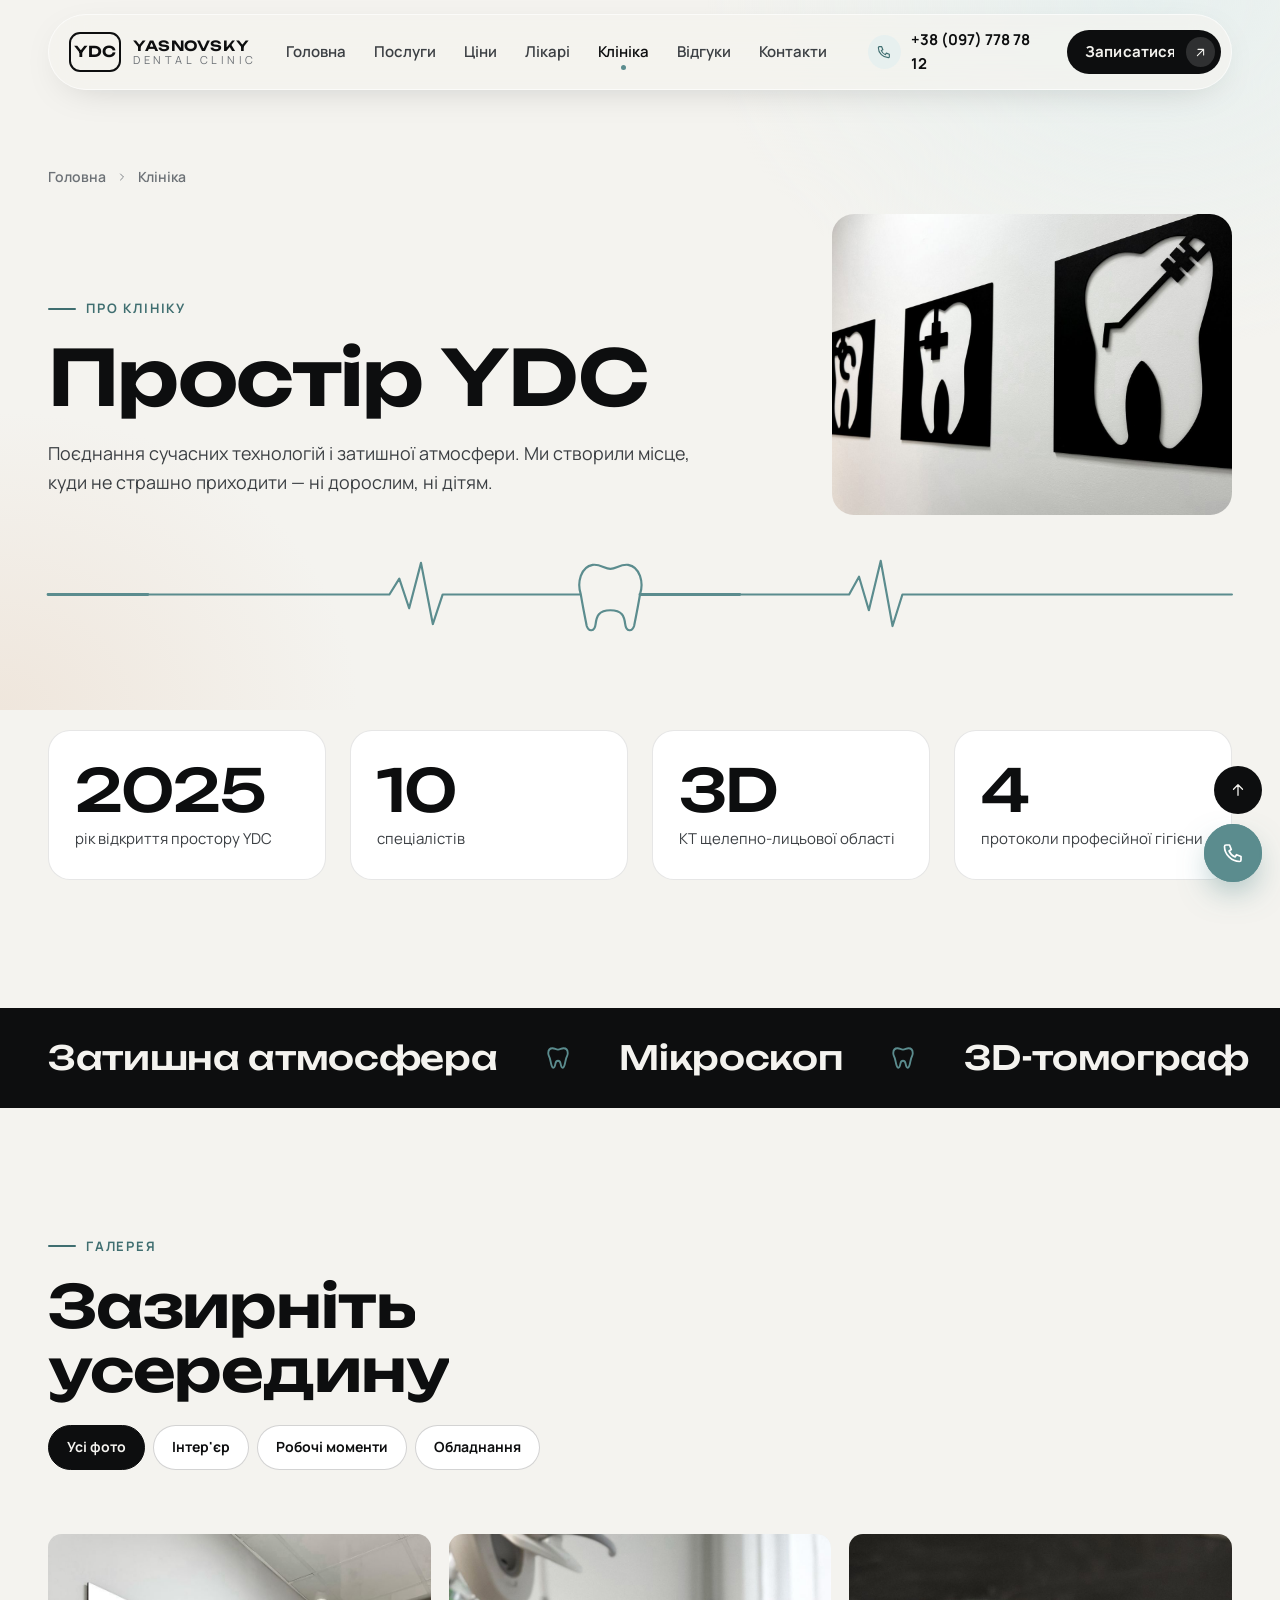
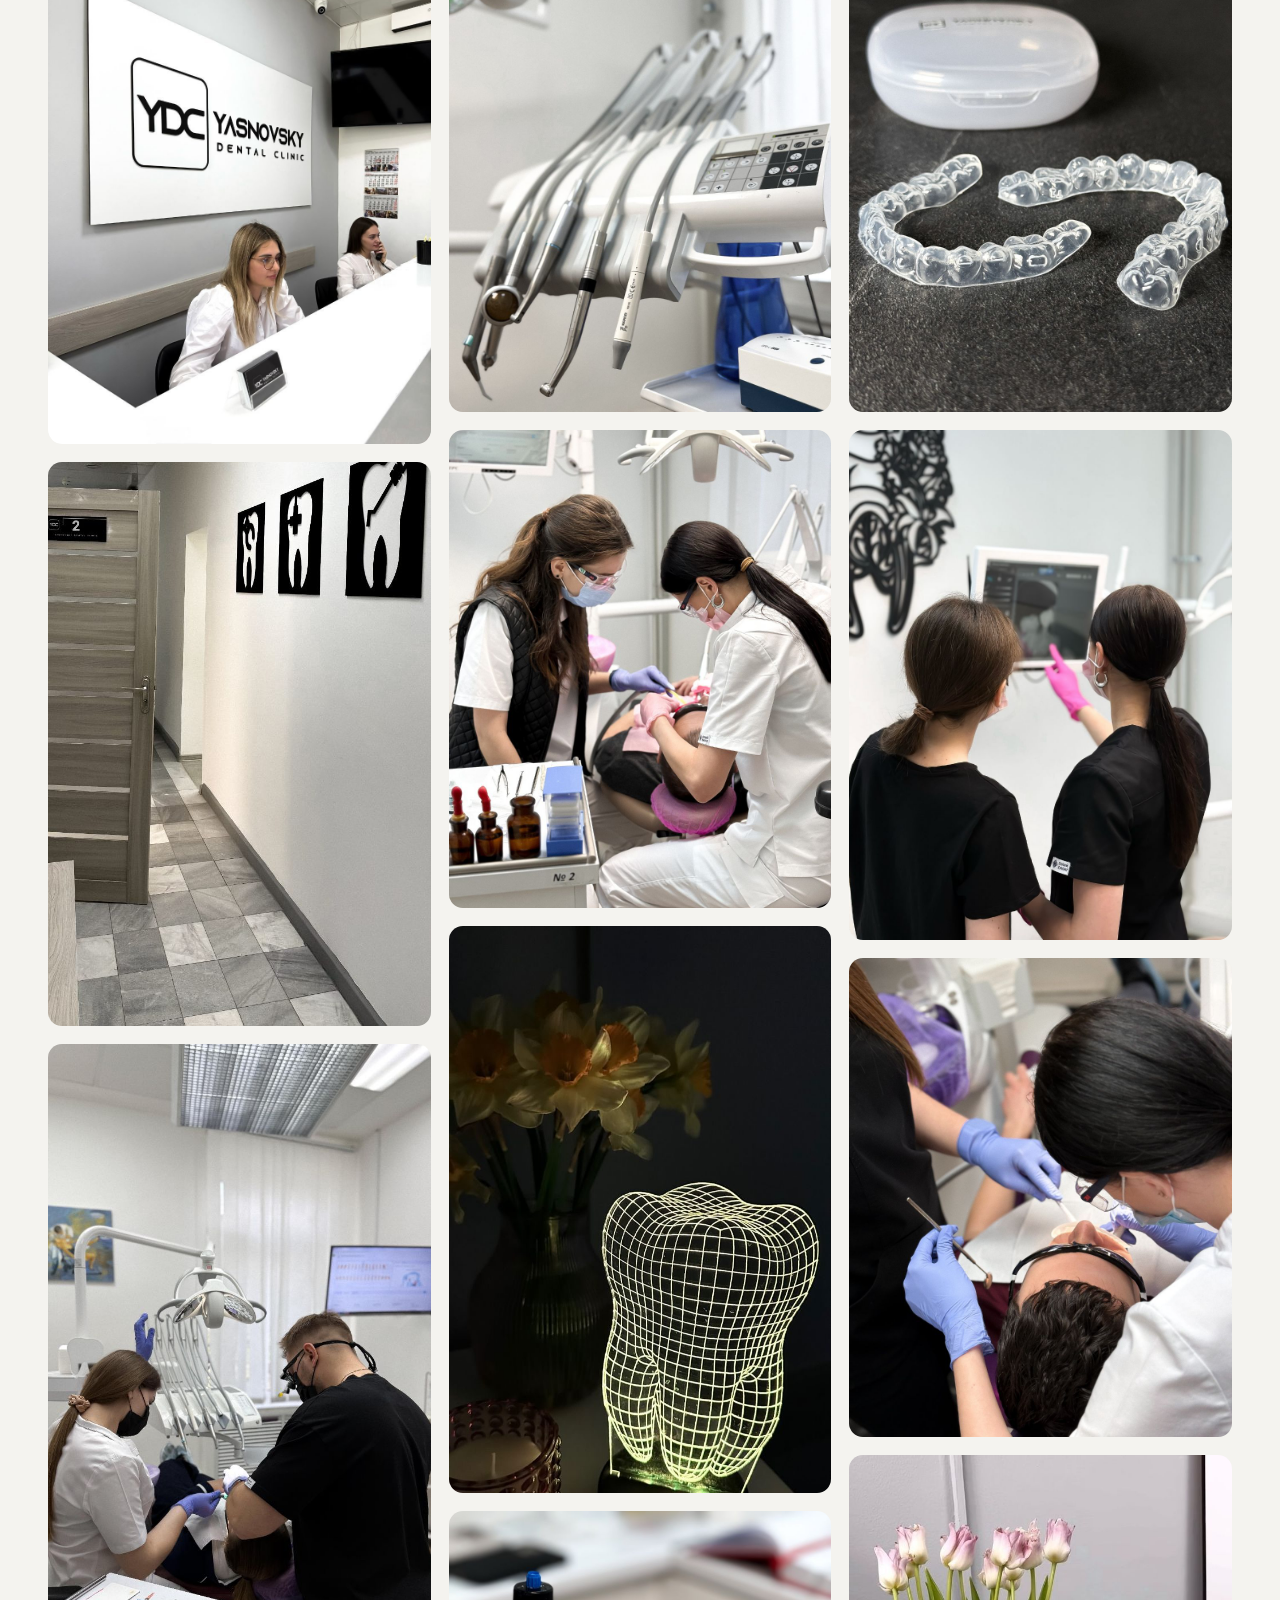
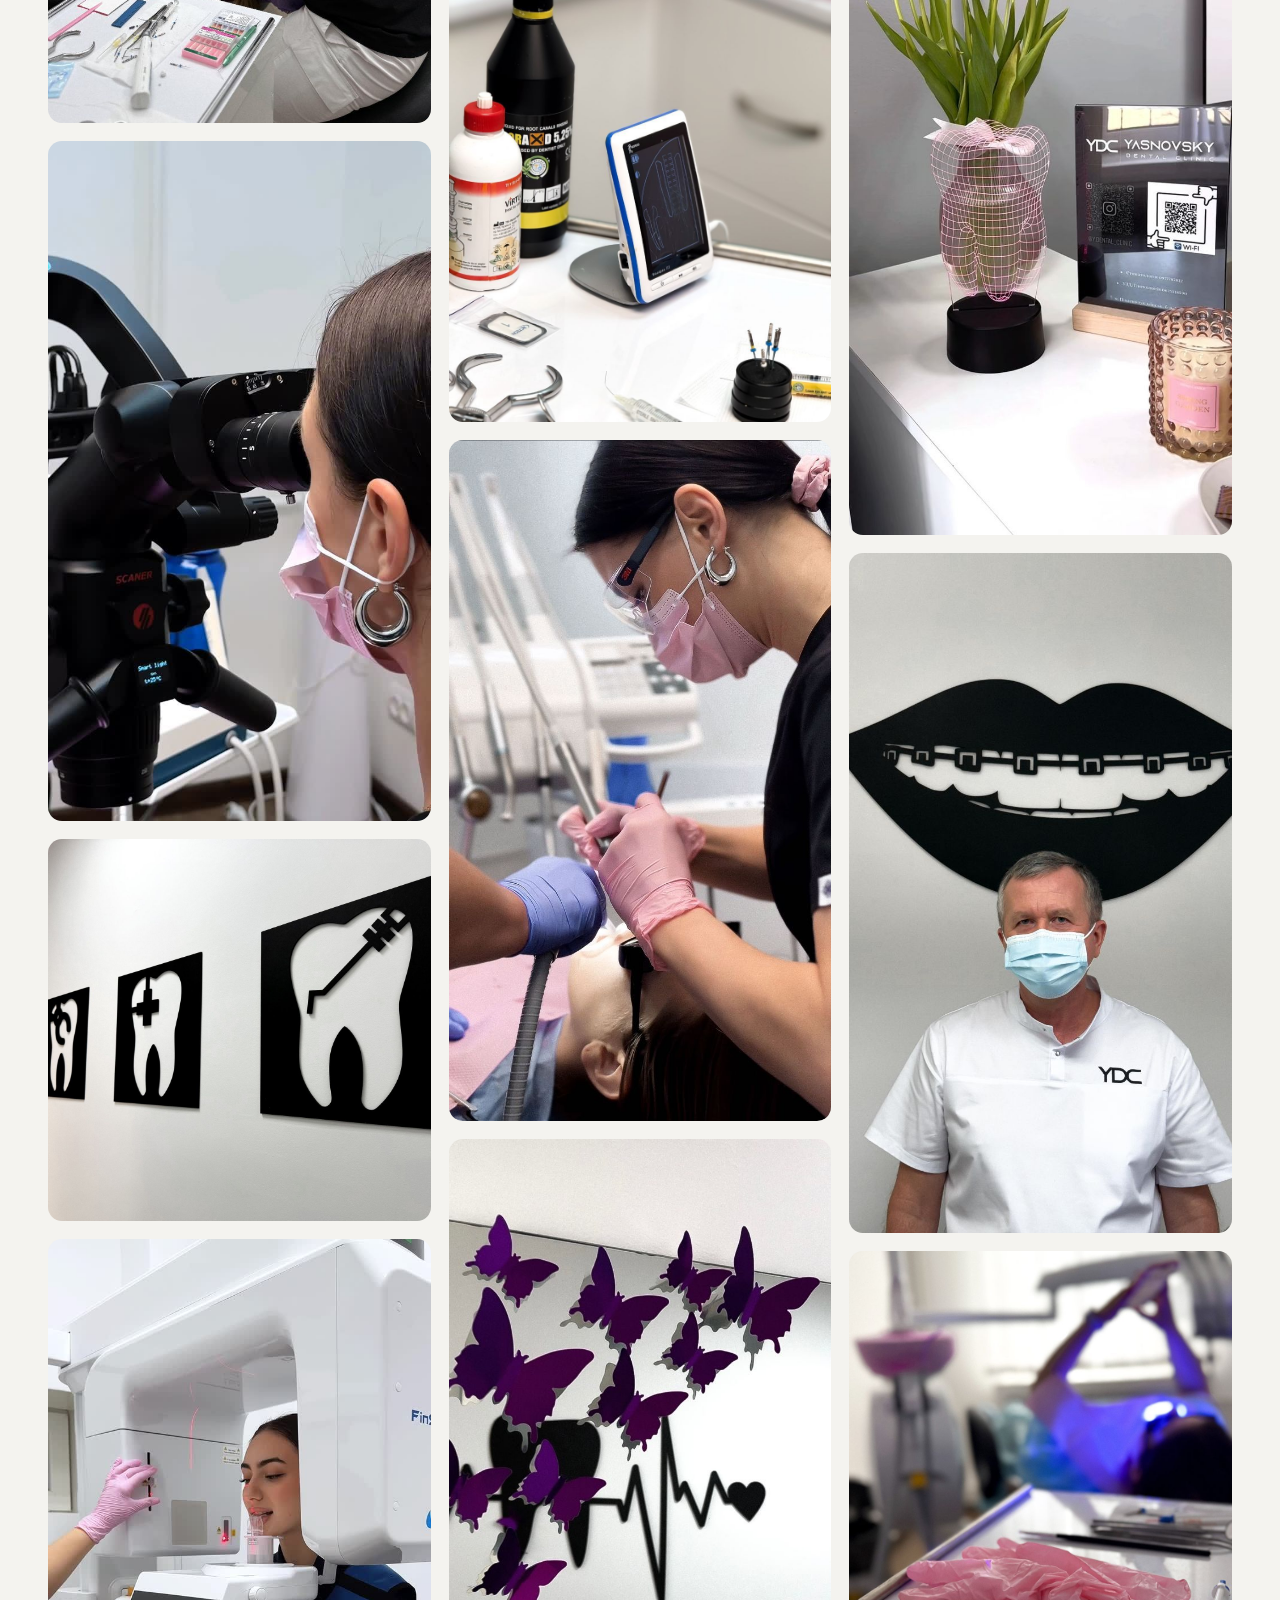
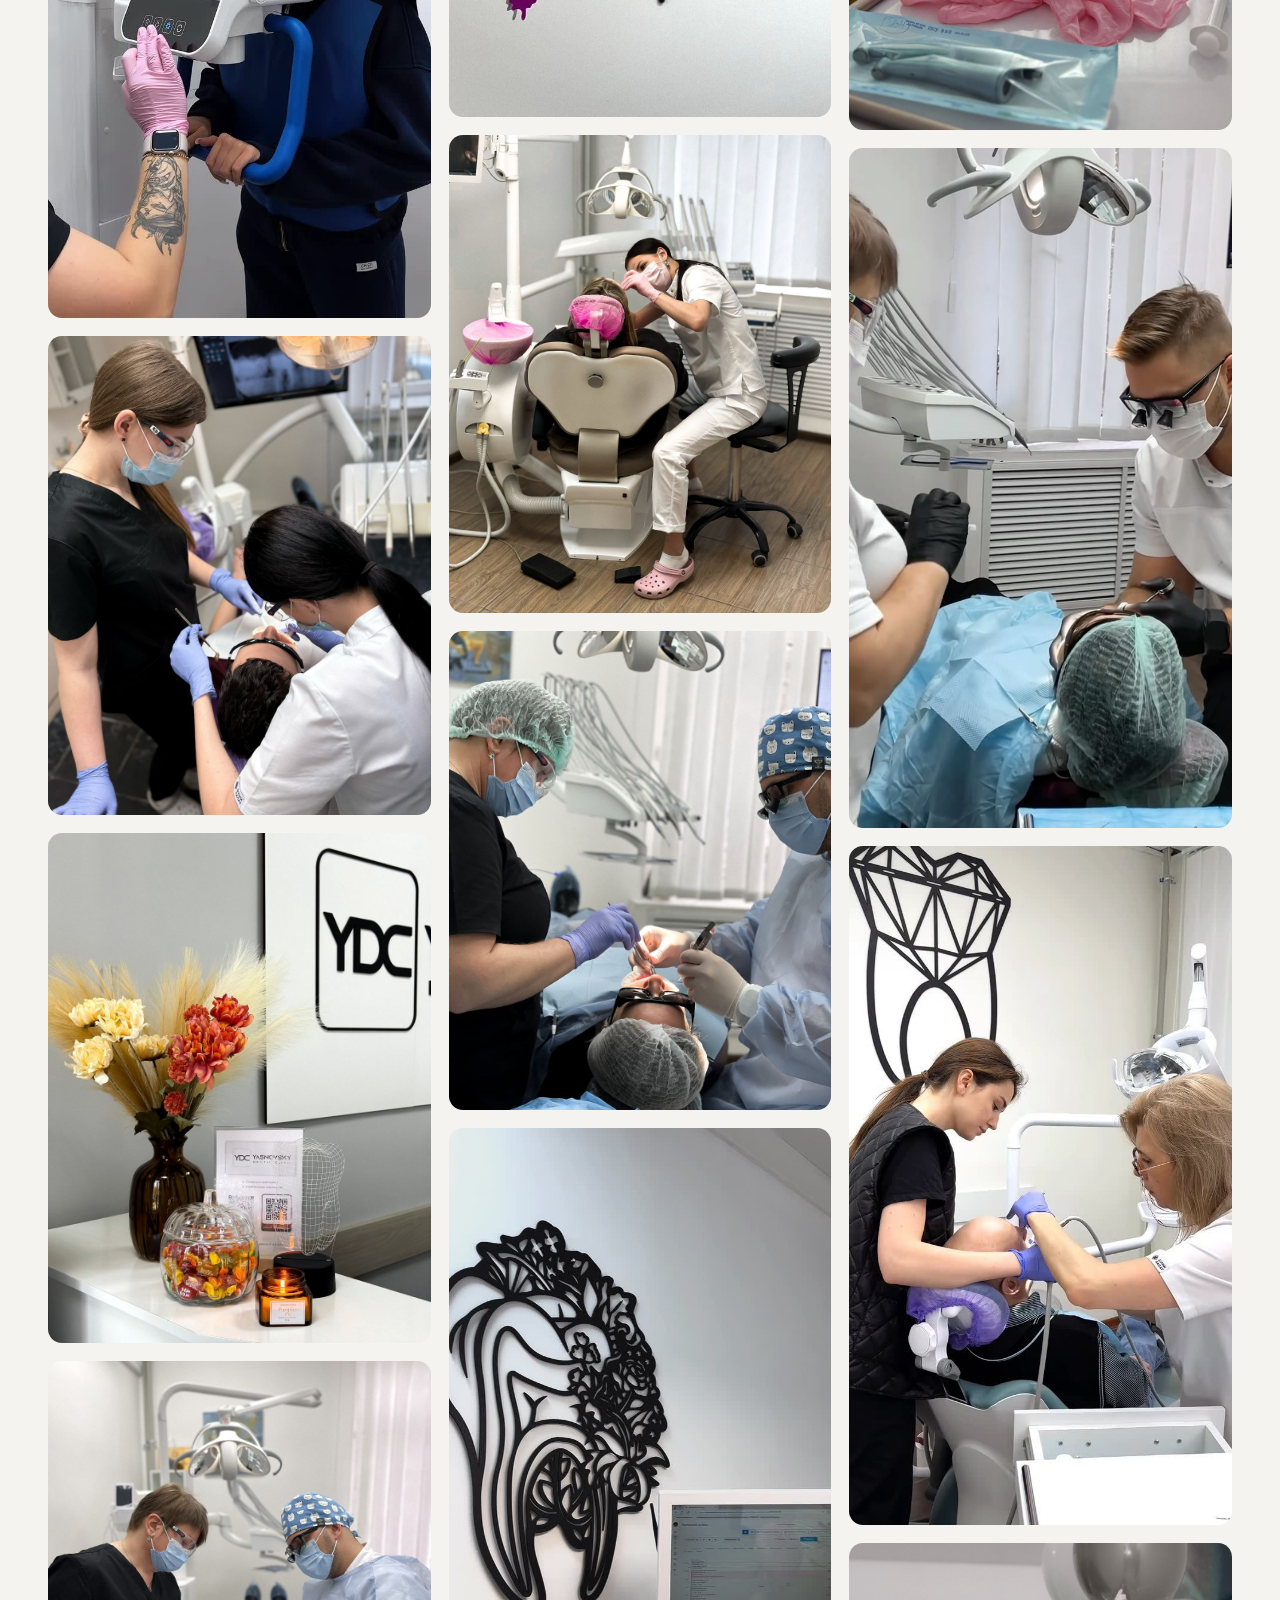
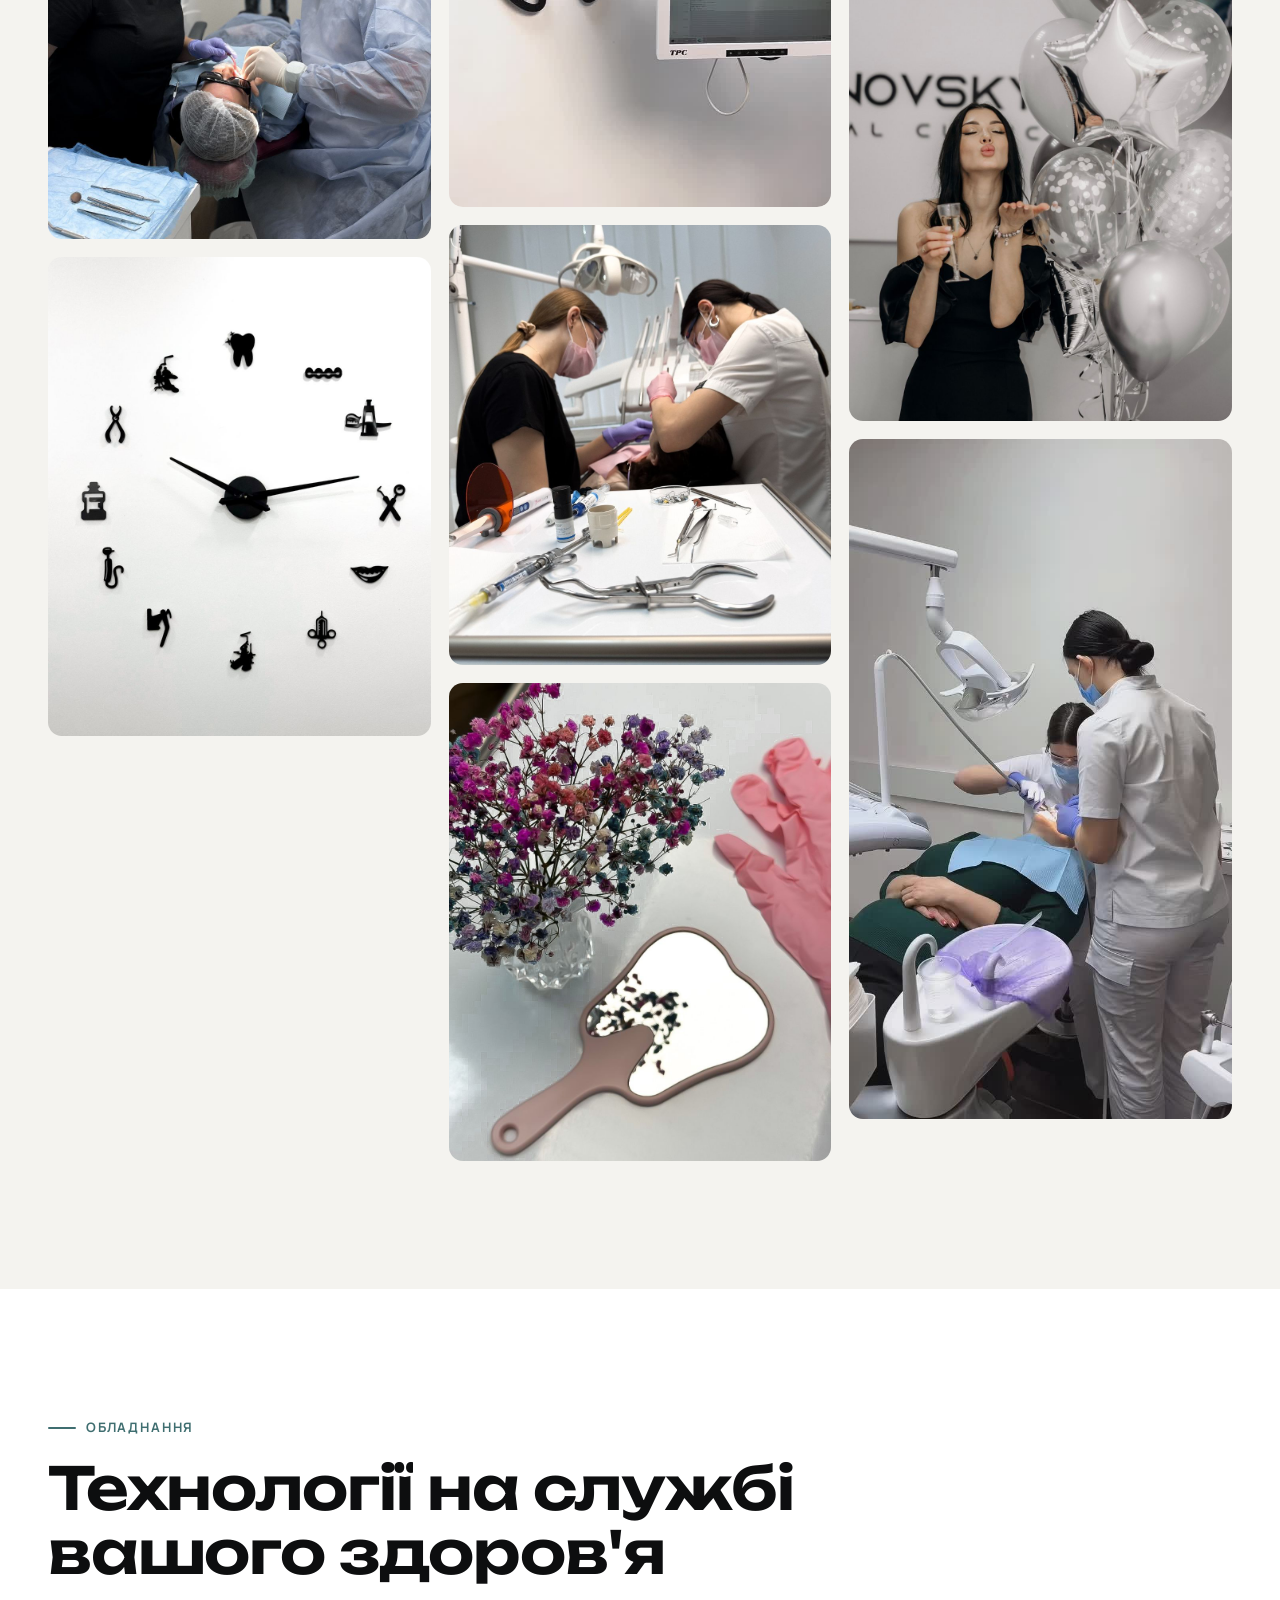
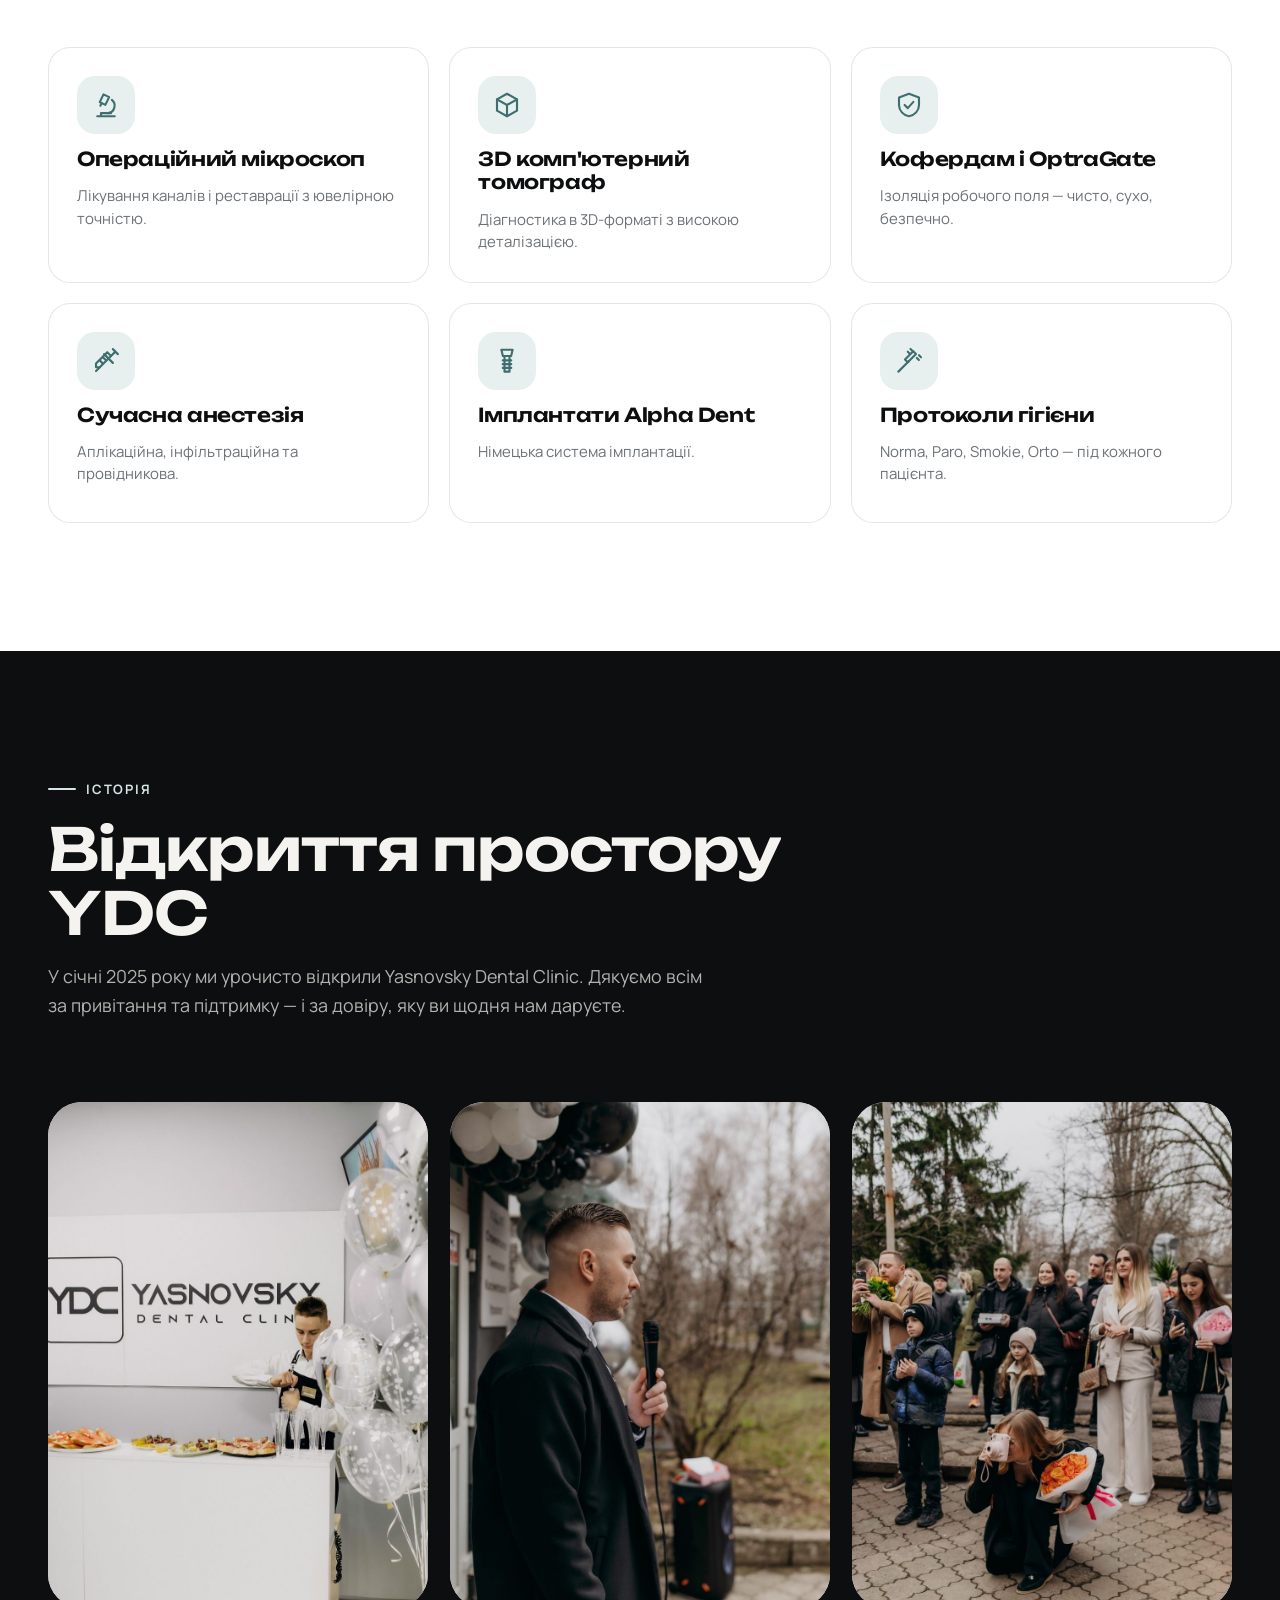
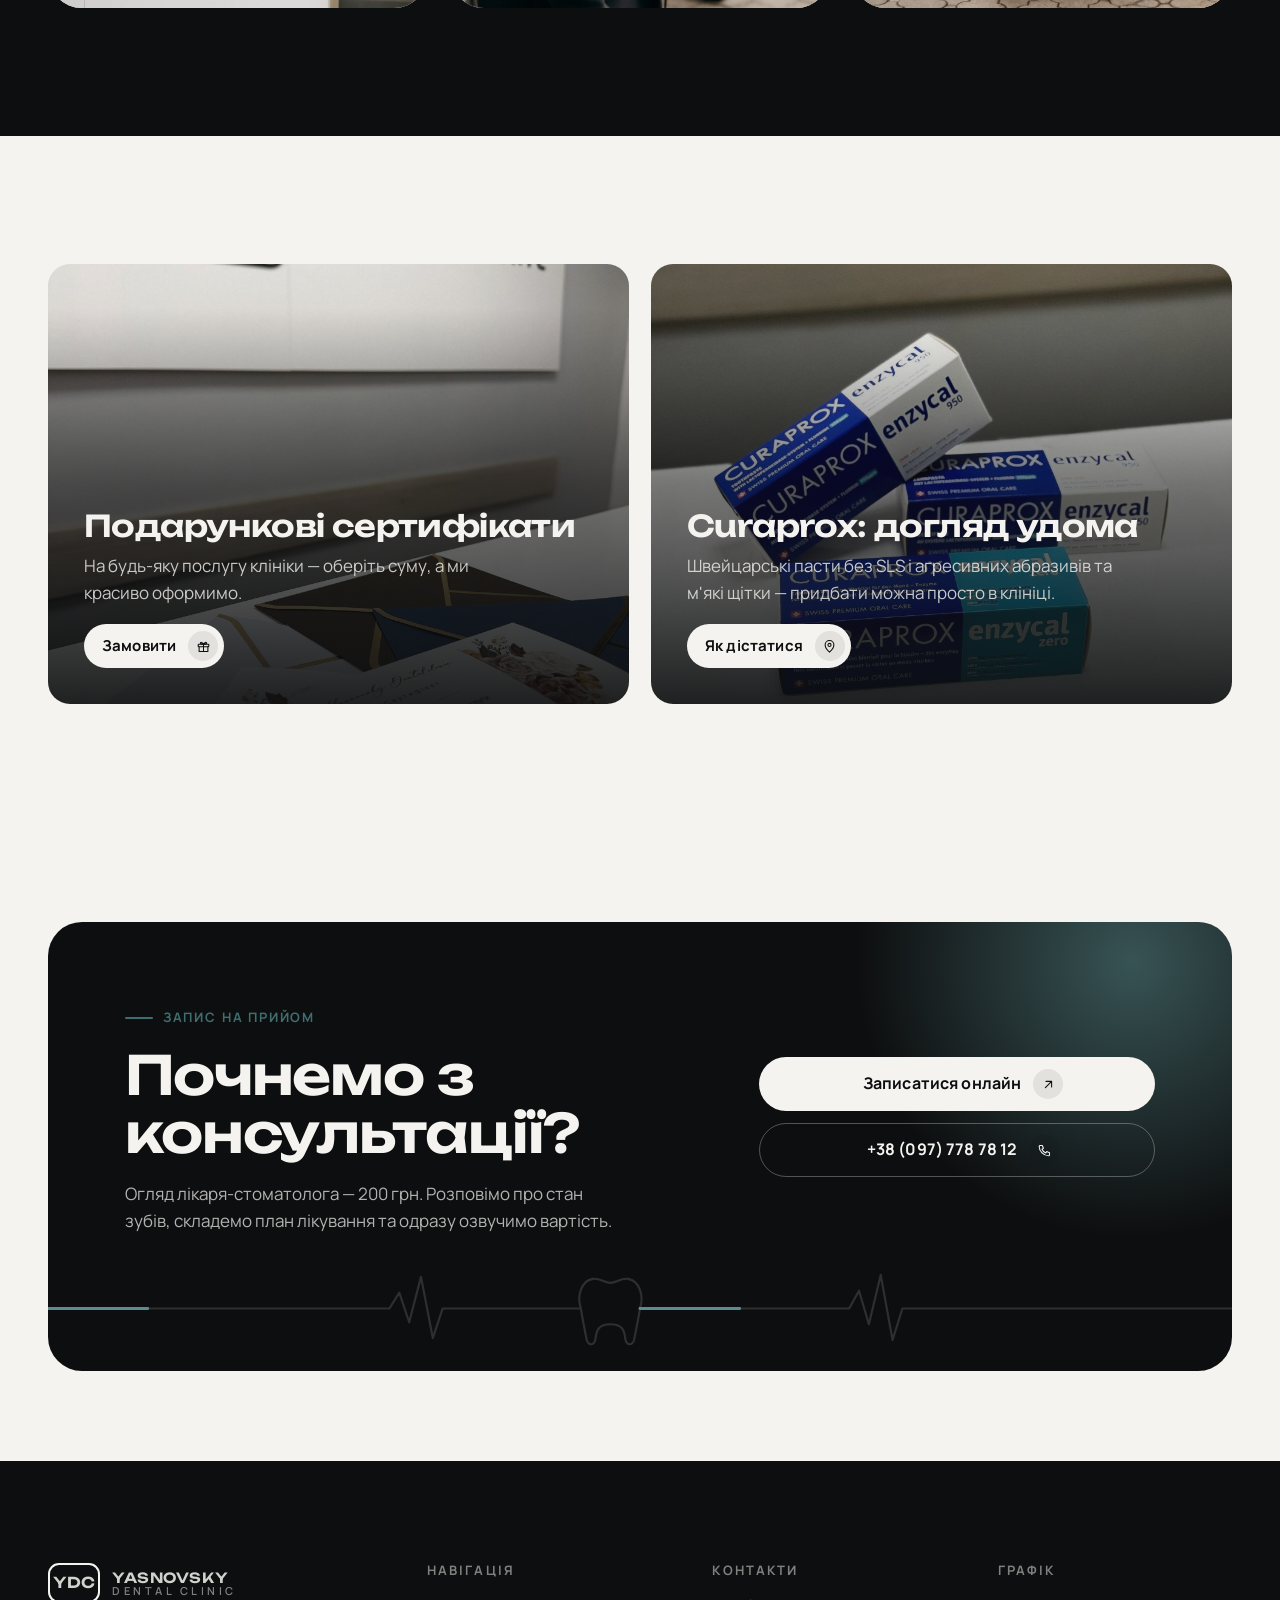
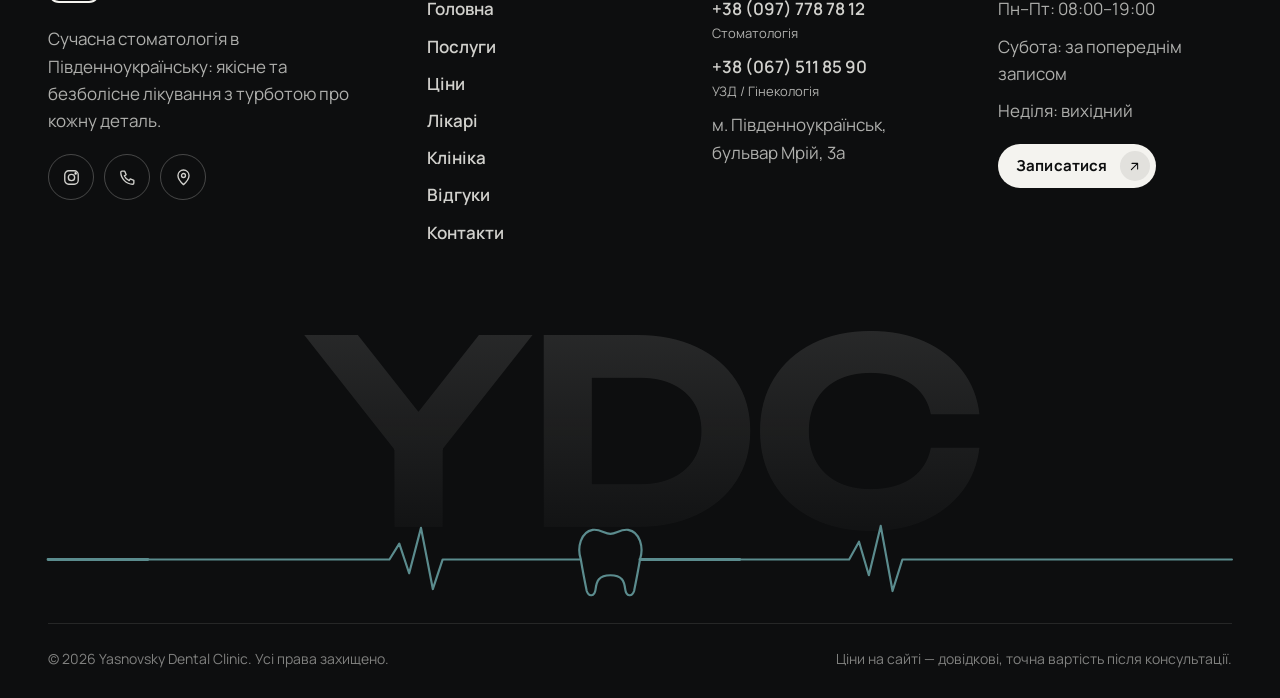
==== klinika.html @ d6917715 "Add files via upload" ====
<!doctype html>
<html lang="uk" class="no-js">
<head>
<meta charset="utf-8">
<meta name="viewport" content="width=device-width, initial-scale=1, viewport-fit=cover">
<title>Про клініку — Yasnovsky Dental Clinic</title>
<meta name="description" content="Простір Yasnovsky Dental Clinic у Південноукраїнську: затишний інтер'єр, мікроскоп, 3D-томограф, робочі моменти та історія відкриття клініки.">
<meta name="robots" content="noindex, nofollow">
<meta name="theme-color" content="#0d0e0f">
<link rel="canonical" href="https://konkos-design.github.io/ydc-dental/klinika.html">
<meta property="og:type" content="website">
<meta property="og:locale" content="uk_UA">
<meta property="og:site_name" content="Yasnovsky Dental Clinic">
<meta property="og:title" content="Про клініку — Yasnovsky Dental Clinic">
<meta property="og:description" content="Простір Yasnovsky Dental Clinic у Південноукраїнську: затишний інтер'єр, мікроскоп, 3D-томограф, робочі моменти та історія відкриття клініки.">
<meta property="og:url" content="https://konkos-design.github.io/ydc-dental/klinika.html">
<meta property="og:image" content="https://konkos-design.github.io/ydc-dental/img/og-image.jpg">
<meta property="og:image:secure_url" content="https://konkos-design.github.io/ydc-dental/img/og-image.jpg">
<meta property="og:image:type" content="image/jpeg">
<meta property="og:image:width" content="1200">
<meta property="og:image:height" content="630">
<meta property="og:image:alt" content="Yasnovsky Dental Clinic — стоматологія в Південноукраїнську">
<meta name="twitter:card" content="summary_large_image">
<meta name="twitter:title" content="Про клініку — Yasnovsky Dental Clinic">
<meta name="twitter:description" content="Простір Yasnovsky Dental Clinic у Південноукраїнську: затишний інтер'єр, мікроскоп, 3D-томограф, робочі моменти та історія відкриття клініки.">
<meta name="twitter:image" content="https://konkos-design.github.io/ydc-dental/img/og-image.jpg">
<link rel="icon" href="img/favicon.svg" type="image/svg+xml">
<link rel="icon" href="img/favicon-32.png" sizes="32x32" type="image/png">
<link rel="apple-touch-icon" href="img/apple-touch-icon.png">
<link rel="preload" href="fonts/unbounded-cyrillic.woff2" as="font" type="font/woff2" crossorigin>
<link rel="preload" href="fonts/manrope-cyrillic.woff2" as="font" type="font/woff2" crossorigin>
<link rel="stylesheet" href="css/fonts.css">
<link rel="stylesheet" href="css/style.css">
<script>document.documentElement.classList.replace("no-js","js");</script>
<script type="application/ld+json">{"@context": "https://schema.org", "@type": "Dentist", "name": "Yasnovsky Dental Clinic", "telephone": "+380977787812", "address": {"@type": "PostalAddress", "streetAddress": "бульвар Мрій, 3а", "addressLocality": "Південноукраїнськ", "addressRegion": "Миколаївська область", "addressCountry": "UA"}, "openingHours": ["Mo-Fr 08:00-19:00"], "sameAs": ["https://www.instagram.com/y.dental_clinic/"], "url": "https://konkos-design.github.io/ydc-dental/"}</script>
</head>
<body data-page="klinika.html">
<div class="preloader" aria-hidden="true"><div class="preloader__inner"><div class="preloader__logo"><span>Y</span><span>D</span><span>C</span></div><svg class="preloader__ecg" viewBox="0 0 420 60"><path d="M0 30 H120 L134 30 L144 14 L154 46 L166 4 L178 56 L190 30 H230 L240 30 L250 18 L260 40 L270 30 H420"/></svg><div class="preloader__count">0%</div></div></div><div class="scroll-progress" aria-hidden="true"></div>
<header class="header"><div class="container"><div class="header__bar">
<a class="logo" href="index.html" aria-label="Yasnovsky Dental Clinic — на головну"><span class="logo__mark">YDC</span><span class="logo__txt"><b>Yasnovsky</b><small>Dental clinic</small></span></a>
<nav class="nav" aria-label="Головне меню"><a href="index.html">Головна</a><a href="poslugy.html">Послуги</a><a href="tsiny.html">Ціни</a><a href="likari.html">Лікарі</a><a href="klinika.html" class="is-active" aria-current="page">Клініка</a><a href="vidhuky.html">Відгуки</a><a href="kontakty.html">Контакти</a></nav>
<div class="header__actions">
<a class="header__phone" href="tel:+380977787812"><i><svg viewBox="0 0 24 24" fill="none" stroke="currentColor" stroke-width="1.7" stroke-linecap="round" stroke-linejoin="round" aria-hidden="true"><path d="M5 4h3.5l1.8 4.5-2.3 1.4a11 11 0 0 0 6.1 6.1l1.4-2.3L20 15.5V19a1.5 1.5 0 0 1-1.5 1.5C10.6 20.5 3.5 13.4 3.5 5.5A1.5 1.5 0 0 1 5 4z"/></svg></i><span>+38 (097) 778 78 12</span></a>
<button class="btn btn--sm" type="button" data-magnetic data-book=""><span class="btn__txt"><span>Записатися</span><span aria-hidden="true">Записатися</span></span><span class="btn__ico"><svg viewBox="0 0 24 24" fill="none" stroke="currentColor" stroke-width="1.7" stroke-linecap="round" stroke-linejoin="round" aria-hidden="true"><path d="M7 17L17 7M8 7h9v9"/></svg></span></button>
<button class="burger" aria-label="Меню" aria-expanded="false"><span></span><span></span><span></span></button>
</div></div></div></header>
<div class="mmenu" aria-label="Мобільне меню"><nav class="mmenu__nav"><a href="index.html"><small>01</small>Головна</a><a href="poslugy.html"><small>02</small>Послуги</a><a href="tsiny.html"><small>03</small>Ціни</a><a href="likari.html"><small>04</small>Лікарі</a><a href="klinika.html" class="is-active"><small>05</small>Клініка</a><a href="vidhuky.html"><small>06</small>Відгуки</a><a href="kontakty.html"><small>07</small>Контакти</a></nav>
<div class="mmenu__foot"><a class="tel" href="tel:+380977787812">+38 (097) 778 78 12</a><p>м. Південноукраїнськ, бульвар Мрій, 3а</p><p>Пн–Пт 08:00–19:00 · Сб за записом</p><button class="btn btn--light" type="button" data-magnetic data-book=""><span class="btn__txt"><span>Записатися на прийом</span><span aria-hidden="true">Записатися на прийом</span></span><span class="btn__ico"><svg viewBox="0 0 24 24" fill="none" stroke="currentColor" stroke-width="1.7" stroke-linecap="round" stroke-linejoin="round" aria-hidden="true"><path d="M7 17L17 7M8 7h9v9"/></svg></span></button></div></div>
<main><section class="page-hero"><div class="container">
<nav class="crumbs" aria-label="Навігаційний ланцюжок" data-reveal="fade"><a href="index.html">Головна</a><svg viewBox="0 0 24 24" fill="none" stroke="currentColor" stroke-width="1.7" stroke-linecap="round" stroke-linejoin="round" aria-hidden="true"><path d="M9 6l6 6-6 6"/></svg><span>Клініка</span></nav>
<div class="page-hero__grid"><div><span class="eyebrow" data-reveal>Про клініку</span><h1 data-split style="margin-top:20px">Простір YDC</h1><p class="lead" data-reveal style="--d:.2s">Поєднання сучасних технологій і затишної атмосфери. Ми створили місце, куди не страшно приходити — ні дорослим, ні дітям.</p></div><div data-reveal style="--d:.3s"><img src="img/wall-icons.jpg" alt="Інтер'єр YDC" style="border-radius:var(--radius);aspect-ratio:4/3;object-fit:cover;width:100%" loading="lazy"></div></div>
<svg class="ecg page-hero__ecg" data-draw viewBox="0 0 1200 80" preserveAspectRatio="xMidYMid meet" aria-hidden="true"><path class="ecg__line" pathLength="1" d="M0 40 H330 L346 40 L356 24 L366 54 L378 8 L390 70 L400 40 H540 C542 52 544 62 546 72 C548 78 554 78 555 70 C556 62 558 56 570 56 C582 56 584 62 585 70 C586 78 592 78 594 72 C596 62 598 52 600 40 C604 28 600 12 588 10 C580 9 576 14 570 14 C564 14 560 9 552 10 C540 12 536 28 540 40 M600 40 H800 L812 40 L822 22 L832 56 L844 6 L856 72 L866 40 H1200"/><path class="ecg__pulse" pathLength="1" d="M0 40 H330 L346 40 L356 24 L366 54 L378 8 L390 70 L400 40 H540 C542 52 544 62 546 72 C548 78 554 78 555 70 C556 62 558 56 570 56 C582 56 584 62 585 70 C586 78 592 78 594 72 C596 62 598 52 600 40 C604 28 600 12 588 10 C580 9 576 14 570 14 C564 14 560 9 552 10 C540 12 536 28 540 40 M600 40 H800 L812 40 L822 22 L832 56 L844 6 L856 72 L866 40 H1200"/></svg>
</div></section><section class="section" style="padding-top:20px"><div class="container">
<div class="stats"><div class="stat" data-reveal><b>2025</b><span>рік відкриття простору YDC</span></div><div class="stat" data-reveal style="--d:.08s"><b><span data-count="10">10</span></b><span>спеціалістів</span></div><div class="stat" data-reveal style="--d:.16s"><b>3D</b><span>КТ щелепно-лицьової області</span></div><div class="stat" data-reveal style="--d:.24s"><b><span data-count="4">4</span></b><span>протоколи професійної гігієни</span></div></div>
</div></section><div class="marquee marquee--dark" aria-hidden="true"><div class="marquee__track"><span class="marquee__item">Затишна атмосфера<svg viewBox="0 0 24 24" fill="none" stroke="currentColor" stroke-width="1.7" stroke-linecap="round" stroke-linejoin="round" aria-hidden="true"><path d="M7 3C4.5 3 3 5 3 7.5c0 2 1 3.4 1.6 5.3.5 1.6.7 3.4 1.2 5.2.4 1.4.9 3 2 3 1.4 0 1.5-2.6 1.9-4.2.3-1.3.8-2.3 2.3-2.3s2 1 2.3 2.3c.4 1.6.5 4.2 1.9 4.2 1.1 0 1.6-1.6 2-3 .5-1.8.7-3.6 1.2-5.2.6-1.9 1.6-3.3 1.6-5.3C21 5 19.5 3 17 3c-2 0-3 1.2-5 1.2S9 3 7 3z"/></svg></span><span class="marquee__item">Мікроскоп<svg viewBox="0 0 24 24" fill="none" stroke="currentColor" stroke-width="1.7" stroke-linecap="round" stroke-linejoin="round" aria-hidden="true"><path d="M7 3C4.5 3 3 5 3 7.5c0 2 1 3.4 1.6 5.3.5 1.6.7 3.4 1.2 5.2.4 1.4.9 3 2 3 1.4 0 1.5-2.6 1.9-4.2.3-1.3.8-2.3 2.3-2.3s2 1 2.3 2.3c.4 1.6.5 4.2 1.9 4.2 1.1 0 1.6-1.6 2-3 .5-1.8.7-3.6 1.2-5.2.6-1.9 1.6-3.3 1.6-5.3C21 5 19.5 3 17 3c-2 0-3 1.2-5 1.2S9 3 7 3z"/></svg></span><span class="marquee__item">3D-томограф<svg viewBox="0 0 24 24" fill="none" stroke="currentColor" stroke-width="1.7" stroke-linecap="round" stroke-linejoin="round" aria-hidden="true"><path d="M7 3C4.5 3 3 5 3 7.5c0 2 1 3.4 1.6 5.3.5 1.6.7 3.4 1.2 5.2.4 1.4.9 3 2 3 1.4 0 1.5-2.6 1.9-4.2.3-1.3.8-2.3 2.3-2.3s2 1 2.3 2.3c.4 1.6.5 4.2 1.9 4.2 1.1 0 1.6-1.6 2-3 .5-1.8.7-3.6 1.2-5.2.6-1.9 1.6-3.3 1.6-5.3C21 5 19.5 3 17 3c-2 0-3 1.2-5 1.2S9 3 7 3z"/></svg></span><span class="marquee__item">Стерильність<svg viewBox="0 0 24 24" fill="none" stroke="currentColor" stroke-width="1.7" stroke-linecap="round" stroke-linejoin="round" aria-hidden="true"><path d="M7 3C4.5 3 3 5 3 7.5c0 2 1 3.4 1.6 5.3.5 1.6.7 3.4 1.2 5.2.4 1.4.9 3 2 3 1.4 0 1.5-2.6 1.9-4.2.3-1.3.8-2.3 2.3-2.3s2 1 2.3 2.3c.4 1.6.5 4.2 1.9 4.2 1.1 0 1.6-1.6 2-3 .5-1.8.7-3.6 1.2-5.2.6-1.9 1.6-3.3 1.6-5.3C21 5 19.5 3 17 3c-2 0-3 1.2-5 1.2S9 3 7 3z"/></svg></span><span class="marquee__item">Комфорт<svg viewBox="0 0 24 24" fill="none" stroke="currentColor" stroke-width="1.7" stroke-linecap="round" stroke-linejoin="round" aria-hidden="true"><path d="M7 3C4.5 3 3 5 3 7.5c0 2 1 3.4 1.6 5.3.5 1.6.7 3.4 1.2 5.2.4 1.4.9 3 2 3 1.4 0 1.5-2.6 1.9-4.2.3-1.3.8-2.3 2.3-2.3s2 1 2.3 2.3c.4 1.6.5 4.2 1.9 4.2 1.1 0 1.6-1.6 2-3 .5-1.8.7-3.6 1.2-5.2.6-1.9 1.6-3.3 1.6-5.3C21 5 19.5 3 17 3c-2 0-3 1.2-5 1.2S9 3 7 3z"/></svg></span><span class="marquee__item">Турбота<svg viewBox="0 0 24 24" fill="none" stroke="currentColor" stroke-width="1.7" stroke-linecap="round" stroke-linejoin="round" aria-hidden="true"><path d="M7 3C4.5 3 3 5 3 7.5c0 2 1 3.4 1.6 5.3.5 1.6.7 3.4 1.2 5.2.4 1.4.9 3 2 3 1.4 0 1.5-2.6 1.9-4.2.3-1.3.8-2.3 2.3-2.3s2 1 2.3 2.3c.4 1.6.5 4.2 1.9 4.2 1.1 0 1.6-1.6 2-3 .5-1.8.7-3.6 1.2-5.2.6-1.9 1.6-3.3 1.6-5.3C21 5 19.5 3 17 3c-2 0-3 1.2-5 1.2S9 3 7 3z"/></svg></span><span class="marquee__item">Затишна атмосфера<svg viewBox="0 0 24 24" fill="none" stroke="currentColor" stroke-width="1.7" stroke-linecap="round" stroke-linejoin="round" aria-hidden="true"><path d="M7 3C4.5 3 3 5 3 7.5c0 2 1 3.4 1.6 5.3.5 1.6.7 3.4 1.2 5.2.4 1.4.9 3 2 3 1.4 0 1.5-2.6 1.9-4.2.3-1.3.8-2.3 2.3-2.3s2 1 2.3 2.3c.4 1.6.5 4.2 1.9 4.2 1.1 0 1.6-1.6 2-3 .5-1.8.7-3.6 1.2-5.2.6-1.9 1.6-3.3 1.6-5.3C21 5 19.5 3 17 3c-2 0-3 1.2-5 1.2S9 3 7 3z"/></svg></span><span class="marquee__item">Мікроскоп<svg viewBox="0 0 24 24" fill="none" stroke="currentColor" stroke-width="1.7" stroke-linecap="round" stroke-linejoin="round" aria-hidden="true"><path d="M7 3C4.5 3 3 5 3 7.5c0 2 1 3.4 1.6 5.3.5 1.6.7 3.4 1.2 5.2.4 1.4.9 3 2 3 1.4 0 1.5-2.6 1.9-4.2.3-1.3.8-2.3 2.3-2.3s2 1 2.3 2.3c.4 1.6.5 4.2 1.9 4.2 1.1 0 1.6-1.6 2-3 .5-1.8.7-3.6 1.2-5.2.6-1.9 1.6-3.3 1.6-5.3C21 5 19.5 3 17 3c-2 0-3 1.2-5 1.2S9 3 7 3z"/></svg></span><span class="marquee__item">3D-томограф<svg viewBox="0 0 24 24" fill="none" stroke="currentColor" stroke-width="1.7" stroke-linecap="round" stroke-linejoin="round" aria-hidden="true"><path d="M7 3C4.5 3 3 5 3 7.5c0 2 1 3.4 1.6 5.3.5 1.6.7 3.4 1.2 5.2.4 1.4.9 3 2 3 1.4 0 1.5-2.6 1.9-4.2.3-1.3.8-2.3 2.3-2.3s2 1 2.3 2.3c.4 1.6.5 4.2 1.9 4.2 1.1 0 1.6-1.6 2-3 .5-1.8.7-3.6 1.2-5.2.6-1.9 1.6-3.3 1.6-5.3C21 5 19.5 3 17 3c-2 0-3 1.2-5 1.2S9 3 7 3z"/></svg></span><span class="marquee__item">Стерильність<svg viewBox="0 0 24 24" fill="none" stroke="currentColor" stroke-width="1.7" stroke-linecap="round" stroke-linejoin="round" aria-hidden="true"><path d="M7 3C4.5 3 3 5 3 7.5c0 2 1 3.4 1.6 5.3.5 1.6.7 3.4 1.2 5.2.4 1.4.9 3 2 3 1.4 0 1.5-2.6 1.9-4.2.3-1.3.8-2.3 2.3-2.3s2 1 2.3 2.3c.4 1.6.5 4.2 1.9 4.2 1.1 0 1.6-1.6 2-3 .5-1.8.7-3.6 1.2-5.2.6-1.9 1.6-3.3 1.6-5.3C21 5 19.5 3 17 3c-2 0-3 1.2-5 1.2S9 3 7 3z"/></svg></span><span class="marquee__item">Комфорт<svg viewBox="0 0 24 24" fill="none" stroke="currentColor" stroke-width="1.7" stroke-linecap="round" stroke-linejoin="round" aria-hidden="true"><path d="M7 3C4.5 3 3 5 3 7.5c0 2 1 3.4 1.6 5.3.5 1.6.7 3.4 1.2 5.2.4 1.4.9 3 2 3 1.4 0 1.5-2.6 1.9-4.2.3-1.3.8-2.3 2.3-2.3s2 1 2.3 2.3c.4 1.6.5 4.2 1.9 4.2 1.1 0 1.6-1.6 2-3 .5-1.8.7-3.6 1.2-5.2.6-1.9 1.6-3.3 1.6-5.3C21 5 19.5 3 17 3c-2 0-3 1.2-5 1.2S9 3 7 3z"/></svg></span><span class="marquee__item">Турбота<svg viewBox="0 0 24 24" fill="none" stroke="currentColor" stroke-width="1.7" stroke-linecap="round" stroke-linejoin="round" aria-hidden="true"><path d="M7 3C4.5 3 3 5 3 7.5c0 2 1 3.4 1.6 5.3.5 1.6.7 3.4 1.2 5.2.4 1.4.9 3 2 3 1.4 0 1.5-2.6 1.9-4.2.3-1.3.8-2.3 2.3-2.3s2 1 2.3 2.3c.4 1.6.5 4.2 1.9 4.2 1.1 0 1.6-1.6 2-3 .5-1.8.7-3.6 1.2-5.2.6-1.9 1.6-3.3 1.6-5.3C21 5 19.5 3 17 3c-2 0-3 1.2-5 1.2S9 3 7 3z"/></svg></span></div></div><section class="section"><div class="container">
<div class="sec-head sec-head--row"><div><span class="eyebrow" data-reveal>Галерея</span><h2 class="h-1" data-split>Зазирніть усередину</h2></div><div class="chips" data-filter-group="#gallery"><button class="chip is-active" type="button" data-filter="all">Усі фото</button><button class="chip" type="button" data-filter="interior">Інтер'єр</button><button class="chip" type="button" data-filter="work">Робочі моменти</button><button class="chip" type="button" data-filter="tech">Обладнання</button></div></div>
<div class="gallery" id="gallery"><a class="g-item" href="img/reception.jpg" data-cap="Ресепшн YDC" data-tags="interior" data-reveal style="--d:0.00s"><img src="img/reception.jpg" alt="Ресепшн YDC" loading="lazy"><span>Ресепшн YDC</span></a><a class="g-item" href="img/corridor.jpg" data-cap="Коридор клініки" data-tags="interior" data-reveal style="--d:0.06s"><img src="img/corridor.jpg" alt="Коридор клініки" loading="lazy"><span>Коридор клініки</span></a><a class="g-item" href="img/treatment-room.jpg" data-cap="Лікувальний кабінет" data-tags="work" data-reveal style="--d:0.12s"><img src="img/treatment-room.jpg" alt="Лікувальний кабінет" loading="lazy"><span>Лікувальний кабінет</span></a><a class="g-item" href="img/microscope.jpg" data-cap="Робота під мікроскопом" data-tags="tech" data-reveal style="--d:0.00s"><img src="img/microscope.jpg" alt="Робота під мікроскопом" loading="lazy"><span>Робота під мікроскопом</span></a><a class="g-item" href="img/wall-icons.jpg" data-cap="Деталі інтер'єру" data-tags="interior" data-reveal style="--d:0.06s"><img src="img/wall-icons.jpg" alt="Деталі інтер'єру" loading="lazy"><span>Деталі інтер'єру</span></a><a class="g-item" href="img/ct-scan.jpg" data-cap="3D-томограф" data-tags="tech" data-reveal style="--d:0.12s"><img src="img/ct-scan.jpg" alt="3D-томограф" loading="lazy"><span>3D-томограф</span></a><a class="g-item" href="img/process-2.jpg" data-cap="Робочі моменти" data-tags="work" data-reveal style="--d:0.00s"><img src="img/process-2.jpg" alt="Робочі моменти" loading="lazy"><span>Робочі моменти</span></a><a class="g-item" href="img/interior-autumn.jpg" data-cap="Затишок на ресепшн" data-tags="interior" data-reveal style="--d:0.06s"><img src="img/interior-autumn.jpg" alt="Затишок на ресепшн" loading="lazy"><span>Затишок на ресепшн</span></a><a class="g-item" href="img/surgery-1.jpg" data-cap="Імплантація" data-tags="work" data-reveal style="--d:0.12s"><img src="img/surgery-1.jpg" alt="Імплантація" loading="lazy"><span>Імплантація</span></a><a class="g-item" href="img/clock.jpg" data-cap="Годинник у холі" data-tags="interior" data-reveal style="--d:0.00s"><img src="img/clock.jpg" alt="Годинник у холі" loading="lazy"><span>Годинник у холі</span></a><a class="g-item" href="img/equipment.jpg" data-cap="Обладнання" data-tags="tech" data-reveal style="--d:0.06s"><img src="img/equipment.jpg" alt="Обладнання" loading="lazy"><span>Обладнання</span></a><a class="g-item" href="img/process-4.jpg" data-cap="Лікування" data-tags="work" data-reveal style="--d:0.12s"><img src="img/process-4.jpg" alt="Лікування" loading="lazy"><span>Лікування</span></a><a class="g-item" href="img/tooth-lamp.jpg" data-cap="Світильник-зуб" data-tags="interior" data-reveal style="--d:0.00s"><img src="img/tooth-lamp.jpg" alt="Світильник-зуб" loading="lazy"><span>Світильник-зуб</span></a><a class="g-item" href="img/endo-motor.jpg" data-cap="Ендомотор" data-tags="tech" data-reveal style="--d:0.06s"><img src="img/endo-motor.jpg" alt="Ендомотор" loading="lazy"><span>Ендомотор</span></a><a class="g-item" href="img/hygiene.jpg" data-cap="Професійна гігієна" data-tags="work" data-reveal style="--d:0.12s"><img src="img/hygiene.jpg" alt="Професійна гігієна" loading="lazy"><span>Професійна гігієна</span></a><a class="g-item" href="img/butterflies.jpg" data-cap="Фотозона" data-tags="interior" data-reveal style="--d:0.00s"><img src="img/butterflies.jpg" alt="Фотозона" loading="lazy"><span>Фотозона</span></a><a class="g-item" href="img/process-5.jpg" data-cap="Дитячий прийом" data-tags="work" data-reveal style="--d:0.06s"><img src="img/process-5.jpg" alt="Дитячий прийом" loading="lazy"><span>Дитячий прийом</span></a><a class="g-item" href="img/surgery-2.jpg" data-cap="Хірургія" data-tags="work" data-reveal style="--d:0.12s"><img src="img/surgery-2.jpg" alt="Хірургія" loading="lazy"><span>Хірургія</span></a><a class="g-item" href="img/wall-tooth.jpg" data-cap="Декор" data-tags="interior" data-reveal style="--d:0.00s"><img src="img/wall-tooth.jpg" alt="Декор" loading="lazy"><span>Декор</span></a><a class="g-item" href="img/process-1.jpg" data-cap="Командна робота" data-tags="work" data-reveal style="--d:0.06s"><img src="img/process-1.jpg" alt="Командна робота" loading="lazy"><span>Командна робота</span></a><a class="g-item" href="img/mirror-flowers.jpg" data-cap="Деталі" data-tags="interior" data-reveal style="--d:0.12s"><img src="img/mirror-flowers.jpg" alt="Деталі" loading="lazy"><span>Деталі</span></a><a class="g-item" href="img/aligner-2.jpg" data-cap="Елайнери" data-tags="tech" data-reveal style="--d:0.00s"><img src="img/aligner-2.jpg" alt="Елайнери" loading="lazy"><span>Елайнери</span></a><a class="g-item" href="img/consult-screen.jpg" data-cap="Консультація" data-tags="work" data-reveal style="--d:0.06s"><img src="img/consult-screen.jpg" alt="Консультація" loading="lazy"><span>Консультація</span></a><a class="g-item" href="img/process-3.jpg" data-cap="Лікування зубів" data-tags="work" data-reveal style="--d:0.12s"><img src="img/process-3.jpg" alt="Лікування зубів" loading="lazy"><span>Лікування зубів</span></a><a class="g-item" href="img/interior-tulips.jpg" data-cap="Весна в YDC" data-tags="interior" data-reveal style="--d:0.00s"><img src="img/interior-tulips.jpg" alt="Весна в YDC" loading="lazy"><span>Весна в YDC</span></a><a class="g-item" href="img/ortho.jpg" data-cap="Ортодонт клініки" data-tags="work" data-reveal style="--d:0.06s"><img src="img/ortho.jpg" alt="Ортодонт клініки" loading="lazy"><span>Ортодонт клініки</span></a><a class="g-item" href="img/whitening-lamp.jpg" data-cap="Відбілювання" data-tags="tech" data-reveal style="--d:0.12s"><img src="img/whitening-lamp.jpg" alt="Відбілювання" loading="lazy"><span>Відбілювання</span></a><a class="g-item" href="img/process-6.jpg" data-cap="Робочий процес" data-tags="work" data-reveal style="--d:0.00s"><img src="img/process-6.jpg" alt="Робочий процес" loading="lazy"><span>Робочий процес</span></a><a class="g-item" href="img/process-8.jpg" data-cap="Командна робота" data-tags="work" data-reveal style="--d:0.06s"><img src="img/process-8.jpg" alt="Командна робота" loading="lazy"><span>Командна робота</span></a><a class="g-item" href="img/opening-4.jpg" data-cap="Відкриття клініки" data-tags="interior" data-reveal style="--d:0.12s"><img src="img/opening-4.jpg" alt="Відкриття клініки" loading="lazy"><span>Відкриття клініки</span></a><a class="g-item" href="img/process-9.jpg" data-cap="Прийом пацієнта" data-tags="work" data-reveal style="--d:0.00s"><img src="img/process-9.jpg" alt="Прийом пацієнта" loading="lazy"><span>Прийом пацієнта</span></a></div></div></section><section class="section section--white"><div class="container"><div class="sec-head"><span class="eyebrow" data-reveal>Обладнання</span><h2 class="h-1" data-split>Технології на службі вашого здоров'я</h2></div>
<div class="bento" style="grid-template-columns:repeat(auto-fit,minmax(min(100%,300px),1fr))"><div class="svc-card" data-reveal style="--d:0.00s;min-height:220px"><span class="svc-card__ico"><svg viewBox="0 0 24 24" fill="none" stroke="currentColor" stroke-width="1.7" stroke-linecap="round" stroke-linejoin="round" aria-hidden="true"><path d="M5 21h14M8 21v-2.5h8M10 3.5l4.5 2.2-3 6.2L7 9.7z"/><path d="M8.5 10.5L7.5 12.6M13.5 18.5a6 6 0 0 0 3.2-10.6"/></svg></span><h3>Операційний мікроскоп</h3><p>Лікування каналів і реставрації з ювелірною точністю.</p></div><div class="svc-card" data-reveal style="--d:0.08s;min-height:220px"><span class="svc-card__ico"><svg viewBox="0 0 24 24" fill="none" stroke="currentColor" stroke-width="1.7" stroke-linecap="round" stroke-linejoin="round" aria-hidden="true"><path d="M12 3l8 4.5v9L12 21l-8-4.5v-9z"/><path d="M12 12l8-4.5M12 12v9M12 12L4 7.5"/></svg></span><h3>3D комп'ютерний томограф</h3><p>Діагностика в 3D-форматі з високою деталізацією.</p></div><div class="svc-card" data-reveal style="--d:0.16s;min-height:220px"><span class="svc-card__ico"><svg viewBox="0 0 24 24" fill="none" stroke="currentColor" stroke-width="1.7" stroke-linecap="round" stroke-linejoin="round" aria-hidden="true"><path d="M12 3l8 3v6c0 4.5-3.4 8.2-8 9-4.6-.8-8-4.5-8-9V6z"/><path d="M8.5 12l2.5 2.5 4.5-5"/></svg></span><h3>Кофердам і OptraGate</h3><p>Ізоляція робочого поля — чисто, сухо, безпечно.</p></div><div class="svc-card" data-reveal style="--d:0.00s;min-height:220px"><span class="svc-card__ico"><svg viewBox="0 0 24 24" fill="none" stroke="currentColor" stroke-width="1.7" stroke-linecap="round" stroke-linejoin="round" aria-hidden="true"><path d="M17.5 2.5l4 4M19.5 4.5l-3.5 3.5"/><path d="M16 8l-9 9H4v-3l9-9z"/><path d="M10.5 6.5l7 7M7 11.5l2 2M9.5 9l2 2M4 20l3-3"/></svg></span><h3>Сучасна анестезія</h3><p>Аплікаційна, інфільтраційна та провідникова.</p></div><div class="svc-card" data-reveal style="--d:0.08s;min-height:220px"><span class="svc-card__ico"><svg viewBox="0 0 24 24" fill="none" stroke="currentColor" stroke-width="1.7" stroke-linecap="round" stroke-linejoin="round" aria-hidden="true"><path d="M7.5 3h9l-1.2 5H8.7z"/><path d="M9 8h6M10 8v12.5h4V8M8.6 11.5h6.8M8.6 14.5h6.8M8.6 17.5h6.8"/></svg></span><h3>Імплантати Alpha Dent</h3><p>Німецька система імплантації.</p></div><div class="svc-card" data-reveal style="--d:0.16s;min-height:220px"><span class="svc-card__ico"><svg viewBox="0 0 24 24" fill="none" stroke="currentColor" stroke-width="1.7" stroke-linecap="round" stroke-linejoin="round" aria-hidden="true"><path d="M3.5 20.5l8.5-8.5"/><path d="M11 13l-2.2-2.2 6.6-6.6 2.2 2.2z"/><path d="M12.6 6.2L11 4.6M14.8 4l-1.6-1.6M18.3 9.6l1.6 1.6M20 7.4l1.6 1.6"/></svg></span><h3>Протоколи гігієни</h3><p>Norma, Paro, Smokie, Orto — під кожного пацієнта.</p></div></div></div></section><section class="section section--dark" style="overflow:hidden"><div class="container">
<div class="sec-head"><span class="eyebrow" data-reveal>Історія</span><h2 class="h-1" data-split>Відкриття простору YDC</h2><p class="lead" data-reveal>У січні 2025 року ми урочисто відкрили Yasnovsky Dental Clinic. Дякуємо всім за привітання та підтримку — і за довіру, яку ви щодня нам даруєте.</p></div>
<div class="story"><div class="media" data-reveal="clip"><img src="img/opening-1.jpg" alt="Відкриття клініки" loading="lazy"></div><div class="media" data-reveal="clip" style="--d:.12s"><img src="img/opening-3.jpg" alt="Урочисте відкриття" loading="lazy"></div><div class="media" data-reveal="clip" style="--d:.24s"><img src="img/opening-2.jpg" alt="Гості на відкритті" loading="lazy"></div></div>
</div></section><section class="section"><div class="container"><div class="promo-grid">
<div class="promo" data-reveal><img src="img/certificate-2.jpg" alt="Подарунковий сертифікат" loading="lazy"><h3>Подарункові сертифікати</h3><p>На будь-яку послугу клініки — оберіть суму, а ми красиво оформимо.</p><button class="btn btn--light btn--sm" type="button" data-magnetic data-book=""><span class="btn__txt"><span>Замовити</span><span aria-hidden="true">Замовити</span></span><span class="btn__ico"><svg viewBox="0 0 24 24" fill="none" stroke="currentColor" stroke-width="1.7" stroke-linecap="round" stroke-linejoin="round" aria-hidden="true"><rect x="3.5" y="8.5" width="17" height="4" rx="1"/><path d="M5 12.5V20h14v-7.5M12 8.5V20M12 8.5C10.5 5 7 4.5 7 6.5S10 8.5 12 8.5zM12 8.5c1.5-3.5 5-4 5-2s-3 2-5 2z"/></svg></span></button></div>
<div class="promo" data-reveal style="--d:.12s"><img src="img/curaprox-paste.jpg" alt="Зубні пасти Curaprox" loading="lazy"><h3>Curaprox: догляд удома</h3><p>Швейцарські пасти без SLS і агресивних абразивів та м'які щітки — придбати можна просто в клініці.</p><a class="btn btn--light btn--sm" href="kontakty.html" data-magnetic ><span class="btn__txt"><span>Як дістатися</span><span aria-hidden="true">Як дістатися</span></span><span class="btn__ico"><svg viewBox="0 0 24 24" fill="none" stroke="currentColor" stroke-width="1.7" stroke-linecap="round" stroke-linejoin="round" aria-hidden="true"><path d="M12 21s-7-6.2-7-11.5a7 7 0 0 1 14 0C19 14.8 12 21 12 21z"/><circle cx="12" cy="9.5" r="2.5"/></svg></span></a></div>
</div></div></section><section class="section--tight"><div class="container"><div class="cta" data-reveal="scale">
<div class="cta__grid"><div><span class="eyebrow">Запис на прийом</span><h2 style="margin-top:18px" data-split>Почнемо з консультації?</h2><p>Огляд лікаря-стоматолога — 200 грн. Розповімо про стан зубів, складемо план лікування та одразу озвучимо вартість.</p></div>
<div class="cta__btns"><button class="btn btn--light" type="button" data-magnetic data-book=""><span class="btn__txt"><span>Записатися онлайн</span><span aria-hidden="true">Записатися онлайн</span></span><span class="btn__ico"><svg viewBox="0 0 24 24" fill="none" stroke="currentColor" stroke-width="1.7" stroke-linecap="round" stroke-linejoin="round" aria-hidden="true"><path d="M7 17L17 7M8 7h9v9"/></svg></span></button><a class="btn btn--ghost" href="tel:+380977787812" data-magnetic ><span class="btn__txt"><span>+38 (097) 778 78 12</span><span aria-hidden="true">+38 (097) 778 78 12</span></span><span class="btn__ico"><svg viewBox="0 0 24 24" fill="none" stroke="currentColor" stroke-width="1.7" stroke-linecap="round" stroke-linejoin="round" aria-hidden="true"><path d="M5 4h3.5l1.8 4.5-2.3 1.4a11 11 0 0 0 6.1 6.1l1.4-2.3L20 15.5V19a1.5 1.5 0 0 1-1.5 1.5C10.6 20.5 3.5 13.4 3.5 5.5A1.5 1.5 0 0 1 5 4z"/></svg></span></a></div></div>
<svg class="ecg cta__ecg" data-draw viewBox="0 0 1200 80" preserveAspectRatio="xMidYMid meet" aria-hidden="true"><path class="ecg__line" pathLength="1" d="M0 40 H330 L346 40 L356 24 L366 54 L378 8 L390 70 L400 40 H540 C542 52 544 62 546 72 C548 78 554 78 555 70 C556 62 558 56 570 56 C582 56 584 62 585 70 C586 78 592 78 594 72 C596 62 598 52 600 40 C604 28 600 12 588 10 C580 9 576 14 570 14 C564 14 560 9 552 10 C540 12 536 28 540 40 M600 40 H800 L812 40 L822 22 L832 56 L844 6 L856 72 L866 40 H1200"/><path class="ecg__pulse" pathLength="1" d="M0 40 H330 L346 40 L356 24 L366 54 L378 8 L390 70 L400 40 H540 C542 52 544 62 546 72 C548 78 554 78 555 70 C556 62 558 56 570 56 C582 56 584 62 585 70 C586 78 592 78 594 72 C596 62 598 52 600 40 C604 28 600 12 588 10 C580 9 576 14 570 14 C564 14 560 9 552 10 C540 12 536 28 540 40 M600 40 H800 L812 40 L822 22 L832 56 L844 6 L856 72 L866 40 H1200"/></svg></div></div></section></main><footer class="footer">
<div class="container">
<div class="footer__top">
<div><a class="logo" href="index.html" aria-label="Yasnovsky Dental Clinic — на головну"><span class="logo__mark">YDC</span><span class="logo__txt"><b>Yasnovsky</b><small>Dental clinic</small></span></a><p style="margin-top:22px;max-width:34ch">Сучасна стоматологія в Південноукраїнську: якісне та безболісне лікування з турботою про кожну деталь.</p>
<div class="social"><a href="https://www.instagram.com/y.dental_clinic/" target="_blank" rel="noopener" aria-label="Instagram"><svg viewBox="0 0 24 24" fill="none" stroke="currentColor" stroke-width="1.7" stroke-linecap="round" stroke-linejoin="round" aria-hidden="true"><rect x="3.5" y="3.5" width="17" height="17" rx="5"/><circle cx="12" cy="12" r="4"/><circle cx="17.2" cy="6.8" r=".8" fill="currentColor"/></svg></a><a href="tel:+380977787812" aria-label="Телефон"><svg viewBox="0 0 24 24" fill="none" stroke="currentColor" stroke-width="1.7" stroke-linecap="round" stroke-linejoin="round" aria-hidden="true"><path d="M5 4h3.5l1.8 4.5-2.3 1.4a11 11 0 0 0 6.1 6.1l1.4-2.3L20 15.5V19a1.5 1.5 0 0 1-1.5 1.5C10.6 20.5 3.5 13.4 3.5 5.5A1.5 1.5 0 0 1 5 4z"/></svg></a><a href="kontakty.html#map" aria-label="Як нас знайти"><svg viewBox="0 0 24 24" fill="none" stroke="currentColor" stroke-width="1.7" stroke-linecap="round" stroke-linejoin="round" aria-hidden="true"><path d="M12 21s-7-6.2-7-11.5a7 7 0 0 1 14 0C19 14.8 12 21 12 21z"/><circle cx="12" cy="9.5" r="2.5"/></svg></a></div></div>
<div><h4>Навігація</h4><ul><li><a href="index.html">Головна</a></li><li><a href="poslugy.html">Послуги</a></li><li><a href="tsiny.html">Ціни</a></li><li><a href="likari.html">Лікарі</a></li><li><a href="klinika.html">Клініка</a></li><li><a href="vidhuky.html">Відгуки</a></li><li><a href="kontakty.html">Контакти</a></li></ul></div>
<div><h4>Контакти</h4><ul><li><a href="tel:+380977787812">+38 (097) 778 78 12</a><p style="font-size:13px">Стоматологія</p></li><li><a href="tel:+380675118590">+38 (067) 511 85 90</a><p style="font-size:13px">УЗД / Гінекологія</p></li><li><p>м. Південноукраїнськ, бульвар Мрій, 3а</p></li></ul></div>
<div><h4>Графік</h4><ul><li><p>Пн–Пт: 08:00–19:00</p></li><li><p>Субота: за попереднім записом</p></li><li><p>Неділя: вихідний</p></li></ul><div style="margin-top:20px"><button class="btn btn--light btn--sm" type="button" data-magnetic data-book=""><span class="btn__txt"><span>Записатися</span><span aria-hidden="true">Записатися</span></span><span class="btn__ico"><svg viewBox="0 0 24 24" fill="none" stroke="currentColor" stroke-width="1.7" stroke-linecap="round" stroke-linejoin="round" aria-hidden="true"><path d="M7 17L17 7M8 7h9v9"/></svg></span></button></div></div>
</div>
<div class="footer__big" aria-hidden="true">YDC</div>
<svg class="ecg footer__ecg" data-draw viewBox="0 0 1200 80" preserveAspectRatio="xMidYMid meet" aria-hidden="true"><path class="ecg__line" pathLength="1" d="M0 40 H330 L346 40 L356 24 L366 54 L378 8 L390 70 L400 40 H540 C542 52 544 62 546 72 C548 78 554 78 555 70 C556 62 558 56 570 56 C582 56 584 62 585 70 C586 78 592 78 594 72 C596 62 598 52 600 40 C604 28 600 12 588 10 C580 9 576 14 570 14 C564 14 560 9 552 10 C540 12 536 28 540 40 M600 40 H800 L812 40 L822 22 L832 56 L844 6 L856 72 L866 40 H1200"/><path class="ecg__pulse" pathLength="1" d="M0 40 H330 L346 40 L356 24 L366 54 L378 8 L390 70 L400 40 H540 C542 52 544 62 546 72 C548 78 554 78 555 70 C556 62 558 56 570 56 C582 56 584 62 585 70 C586 78 592 78 594 72 C596 62 598 52 600 40 C604 28 600 12 588 10 C580 9 576 14 570 14 C564 14 560 9 552 10 C540 12 536 28 540 40 M600 40 H800 L812 40 L822 22 L832 56 L844 6 L856 72 L866 40 H1200"/></svg>
<div class="footer__bottom"><span>© <span data-year>2026</span> Yasnovsky Dental Clinic. Усі права захищено.</span><span>Ціни на сайті — довідкові, точна вартість після консультації.</span></div>
</div></footer>
<div class="modal" id="book" aria-hidden="true" role="dialog" aria-modal="true" aria-labelledby="book-title"><div class="modal__bg" data-close></div><div class="modal__box"><button class="modal__close" data-close aria-label="Закрити"><svg viewBox="0 0 24 24" fill="none" stroke="currentColor" stroke-width="1.7" stroke-linecap="round" stroke-linejoin="round" aria-hidden="true"><path d="M6 6l12 12M18 6L6 18"/></svg></button><h3 id="book-title">Запис на прийом</h3><p class="muted">Залиште контакти — ми передзвонимо та підберемо зручний час.</p><div class="form-wrap">
<form class="form" data-form novalidate>
<input type="hidden" name="doctor" value="">
<p class="muted" data-doc-label style="margin:0;font-weight:700;color:var(--accent-ink)"></p>
<div class="form__row">
<div class="field"><input id="m-name" name="name" type="text" placeholder=" " autocomplete="name" required><label for="m-name">Ваше ім'я</label><span class="field__err">Вкажіть ім'я</span></div>
<div class="field"><input id="m-tel" name="phone" type="tel" placeholder=" " autocomplete="tel" inputmode="tel" required><label for="m-tel">Телефон</label><span class="field__err">Вкажіть номер повністю</span></div>
</div>
<div class="field"><select id="m-svc" name="service"><option value="">Оберіть послугу</option><option value="Консультація та діагностика">Консультація та діагностика</option><option value="Терапія та лікування карієсу">Терапія та лікування карієсу</option><option value="Лікування каналів під мікроскопом">Лікування каналів під мікроскопом</option><option value="Професійна гігієна">Професійна гігієна</option><option value="Професійне відбілювання">Професійне відбілювання</option><option value="Хірургія та видалення зубів">Хірургія та видалення зубів</option><option value="Імплантація зубів">Імплантація зубів</option><option value="Ортопедія: коронки та вініри">Ортопедія: коронки та вініри</option><option value="Ортодонтія: брекети та елайнери">Ортодонтія: брекети та елайнери</option><option value="Дитяча стоматологія">Дитяча стоматологія</option><option value="Пародонтологія">Пародонтологія</option><option value="Сучасне знеболення">Сучасне знеболення</option><option value="УЗД-діагностика">УЗД-діагностика</option><option value="Гінекологія">Гінекологія</option><option value="Косметологія">Косметологія</option><option value="Інше / не знаю">Інше / не знаю</option></select><label for="m-svc">Послуга</label></div>
<div class="field"><textarea id="m-msg" name="message" placeholder=" " rows="3"></textarea><label for="m-msg">Коментар (зручний час, побажання)</label></div>
<button class="btn btn--block" type="submit" data-magnetic ><span class="btn__txt"><span>Надіслати заявку</span><span aria-hidden="true">Надіслати заявку</span></span><span class="btn__ico"><svg viewBox="0 0 24 24" fill="none" stroke="currentColor" stroke-width="1.7" stroke-linecap="round" stroke-linejoin="round" aria-hidden="true"><path d="M5 12h14M13 6l6 6-6 6"/></svg></span></button>
<p class="form__note">Адміністратор зателефонує вам, щоб підтвердити зручний час візиту.</p>
</form>
<div class="form-success" role="status"><svg viewBox="0 0 80 80" fill="none" stroke="currentColor" stroke-width="4" stroke-linecap="round" stroke-linejoin="round"><circle cx="40" cy="40" r="36" stroke-opacity=".25"/><path d="M24 41l11 11 21-23"/></svg><h3>Дякуємо<span data-name></span>!</h3><p class="muted" style="margin:0">Заявку прийнято. Адміністратор зв'яжеться з вами найближчим часом. Якщо питання термінове — телефонуйте <a href="tel:+380977787812" style="font-weight:700;color:var(--ink)">+38 (097) 778 78 12</a></p><button class="link-arrow" type="button" data-form-reset>Нова заявка <svg viewBox="0 0 24 24" fill="none" stroke="currentColor" stroke-width="1.7" stroke-linecap="round" stroke-linejoin="round" aria-hidden="true"><path d="M5 12h14M13 6l6 6-6 6"/></svg></button></div>
</div></div></div>
<div class="modal" id="doc" aria-hidden="true" role="dialog" aria-modal="true" aria-label="Лікар"><div class="modal__bg" data-close></div><div class="modal__box" style="width:min(720px,100%)"><button class="modal__close" data-close aria-label="Закрити"><svg viewBox="0 0 24 24" fill="none" stroke="currentColor" stroke-width="1.7" stroke-linecap="round" stroke-linejoin="round" aria-hidden="true"><path d="M6 6l12 12M18 6L6 18"/></svg></button><div class="doc-modal"></div></div></div>
<div class="lightbox" aria-hidden="true"><img src="[data-uri]" alt=""><p class="lightbox__cap"></p><button class="lb-btn lb-close" aria-label="Закрити"><svg viewBox="0 0 24 24" fill="none" stroke="currentColor" stroke-width="1.7" stroke-linecap="round" stroke-linejoin="round" aria-hidden="true"><path d="M6 6l12 12M18 6L6 18"/></svg></button><button class="lb-btn lb-prev" aria-label="Попереднє фото"><svg viewBox="0 0 24 24" fill="none" stroke="currentColor" stroke-width="1.7" stroke-linecap="round" stroke-linejoin="round" aria-hidden="true"><path d="M19 12H5M11 6l-6 6 6 6"/></svg></button><button class="lb-btn lb-next" aria-label="Наступне фото"><svg viewBox="0 0 24 24" fill="none" stroke="currentColor" stroke-width="1.7" stroke-linecap="round" stroke-linejoin="round" aria-hidden="true"><path d="M5 12h14M13 6l6 6-6 6"/></svg></button></div>
<div class="fab"><button class="fab__top" aria-label="Нагору"><svg viewBox="0 0 24 24" fill="none" stroke="currentColor" stroke-width="1.7" stroke-linecap="round" stroke-linejoin="round" aria-hidden="true"><path d="M12 19V5M6 11l6-6 6 6"/></svg></button><a class="fab__btn" href="tel:+380977787812" aria-label="Зателефонувати"><svg viewBox="0 0 24 24" fill="none" stroke="currentColor" stroke-width="1.7" stroke-linecap="round" stroke-linejoin="round" aria-hidden="true"><path d="M5 4h3.5l1.8 4.5-2.3 1.4a11 11 0 0 0 6.1 6.1l1.4-2.3L20 15.5V19a1.5 1.5 0 0 1-1.5 1.5C10.6 20.5 3.5 13.4 3.5 5.5A1.5 1.5 0 0 1 5 4z"/></svg></a></div><script src="js/site-data.js"></script><script src="js/icons.js"></script><script src="js/main.js"></script>
</body>
</html>
---- css/fonts.css ----
@font-face{font-family:'Manrope';font-style:normal;font-weight:400 800;font-display:swap;src:url('../fonts/manrope-cyrillic-ext.woff2') format('woff2');unicode-range:U+0460-052F, U+1C80-1C8A, U+20B4, U+2DE0-2DFF, U+A640-A69F, U+FE2E-FE2F;}
@font-face{font-family:'Manrope';font-style:normal;font-weight:400 800;font-display:swap;src:url('../fonts/manrope-cyrillic.woff2') format('woff2');unicode-range:U+0301, U+0400-045F, U+0490-0491, U+04B0-04B1, U+2116;}
@font-face{font-family:'Manrope';font-style:normal;font-weight:400 800;font-display:swap;src:url('../fonts/manrope-latin-ext.woff2') format('woff2');unicode-range:U+0100-02BA, U+02BD-02C5, U+02C7-02CC, U+02CE-02D7, U+02DD-02FF, U+0304, U+0308, U+0329, U+1D00-1DBF, U+1E00-1E9F, U+1EF2-1EFF, U+2020, U+20A0-20AB, U+20AD-20C4, U+2113, U+2C60-2C7F, U+A720-A7FF;}
@font-face{font-family:'Manrope';font-style:normal;font-weight:400 800;font-display:swap;src:url('../fonts/manrope-latin.woff2') format('woff2');unicode-range:U+0000-00FF, U+0131, U+0152-0153, U+02BB-02BC, U+02C6, U+02DA, U+02DC, U+0304, U+0308, U+0329, U+2000-206F, U+20AC, U+2122, U+2191, U+2193, U+2212, U+2215, U+FEFF, U+FFFD;}
@font-face{font-family:'Unbounded';font-style:normal;font-weight:300 700;font-display:swap;src:url('../fonts/unbounded-cyrillic-ext.woff2') format('woff2');unicode-range:U+0460-052F, U+1C80-1C8A, U+20B4, U+2DE0-2DFF, U+A640-A69F, U+FE2E-FE2F;}
@font-face{font-family:'Unbounded';font-style:normal;font-weight:300 700;font-display:swap;src:url('../fonts/unbounded-cyrillic.woff2') format('woff2');unicode-range:U+0301, U+0400-045F, U+0490-0491, U+04B0-04B1, U+2116;}
@font-face{font-family:'Unbounded';font-style:normal;font-weight:300 700;font-display:swap;src:url('../fonts/unbounded-latin-ext.woff2') format('woff2');unicode-range:U+0100-02BA, U+02BD-02C5, U+02C7-02CC, U+02CE-02D7, U+02DD-02FF, U+0304, U+0308, U+0329, U+1D00-1DBF, U+1E00-1E9F, U+1EF2-1EFF, U+2020, U+20A0-20AB, U+20AD-20C4, U+2113, U+2C60-2C7F, U+A720-A7FF;}
@font-face{font-family:'Unbounded';font-style:normal;font-weight:300 700;font-display:swap;src:url('../fonts/unbounded-latin.woff2') format('woff2');unicode-range:U+0000-00FF, U+0131, U+0152-0153, U+02BB-02BC, U+02C6, U+02DA, U+02DC, U+0304, U+0308, U+0329, U+2000-206F, U+20AC, U+2122, U+2191, U+2193, U+2212, U+2215, U+FEFF, U+FFFD;}
---- css/style.css ----
/* =========================================================
   Yasnovsky Dental Clinic — дизайн-система
   Монохром бренду YDC + м'який «крижаний» акцент
   ========================================================= */
:root{
  --ink:#0d0e0f;
  --ink-2:#1b1d1f;
  --ink-soft:#3b3f43;
  --muted:#6c7176;
  --paper:#f4f3ef;
  --paper-2:#ecebe6;
  --white:#ffffff;
  --line:rgba(13,14,15,.10);
  --line-2:rgba(13,14,15,.18);
  --accent:#5b8c8e;
  --accent-ink:#3f6e70;
  --accent-soft:#d6e6e4;
  --ice:#e7f0ef;
  --warm:#efe6dc;
  --radius:22px;
  --radius-sm:14px;
  --radius-lg:34px;
  --shadow:0 20px 60px -25px rgba(13,14,15,.35);
  --shadow-soft:0 10px 30px -18px rgba(13,14,15,.3);
  --ease:cubic-bezier(.22,1,.36,1);
  --ease-io:cubic-bezier(.76,0,.24,1);
  --f-display:"Unbounded",system-ui,sans-serif;
  --f-body:"Manrope",system-ui,-apple-system,"Segoe UI",sans-serif;
  --gutter:clamp(16px,4vw,48px);
  --maxw:1320px;
  --header-h:76px;
}
*,*::before,*::after{box-sizing:border-box}
html{-webkit-text-size-adjust:100%;scroll-behavior:smooth;scroll-padding-top:110px}
body{margin:0;font-family:var(--f-body);font-size:17px;line-height:1.6;color:var(--ink);background:var(--paper);overflow-x:hidden;-webkit-font-smoothing:antialiased;text-rendering:optimizeLegibility}
body.is-locked{overflow:hidden}
img{max-width:100%;display:block;height:auto}
a{color:inherit;text-decoration:none}
button,input,select,textarea{font:inherit;color:inherit}
button{cursor:pointer;background:none;border:0;padding:0}
h1,h2,h3,h4{font-family:var(--f-display);font-weight:600;line-height:1.08;letter-spacing:-.02em;margin:0;overflow-wrap:break-word;hyphens:manual}
p{margin:0 0 1em}
::selection{background:var(--ink);color:var(--paper)}
:focus-visible{outline:2px solid var(--accent);outline-offset:3px;border-radius:8px}
.sr-only{position:absolute;width:1px;height:1px;padding:0;margin:-1px;overflow:hidden;clip:rect(0,0,0,0);white-space:nowrap;border:0}
.container{width:100%;max-width:var(--maxw);margin:0 auto;padding:0 var(--gutter)}
.section{padding:clamp(72px,10vw,140px) 0;position:relative}
.section--tight{padding:clamp(56px,7vw,96px) 0}
.section--dark{background:var(--ink);color:var(--paper)}
.section--white{background:var(--white)}
.nowrap{white-space:nowrap}

/* ---------- типографіка ---------- */
.eyebrow{display:inline-flex;align-items:center;gap:10px;font-family:var(--f-body);font-weight:700;font-size:13px;letter-spacing:.14em;text-transform:uppercase;color:var(--accent-ink)}
.eyebrow::before{content:"";width:28px;height:2px;background:currentColor;border-radius:2px}
.section--dark .eyebrow{color:var(--accent-soft)}
.h-display{font-size:clamp(34px,6.4vw,92px)}
.h-1{font-size:clamp(30px,4.6vw,64px)}
.h-2{font-size:clamp(26px,3.6vw,48px)}
.h-3{font-size:clamp(20px,2vw,26px)}
.lead{font-size:clamp(17px,1.4vw,20px);color:var(--ink-soft);max-width:60ch}
.section--dark .lead{color:rgba(244,243,239,.72)}
.muted{color:var(--muted)}
.accent-text{color:var(--accent)}
.serif-it{font-family:var(--f-display);font-weight:300;font-style:normal;color:var(--accent)}
.sec-head{display:grid;gap:18px;margin-bottom:clamp(36px,5vw,64px);max-width:860px}
.sec-head--row{display:flex;justify-content:space-between;align-items:flex-end;gap:24px;max-width:none;flex-wrap:wrap}
.sec-head--row>div:first-child{display:grid;gap:18px;max-width:760px}
.sec-head--center{margin-left:auto;margin-right:auto;text-align:center;justify-items:center}

/* ---------- кнопки ---------- */
.btn{--bg:var(--ink);--fg:var(--paper);--hover:var(--accent);position:relative;display:inline-flex;align-items:center;justify-content:center;gap:12px;min-height:54px;padding:0 26px;border-radius:999px;background:var(--bg);color:var(--fg);font-weight:700;font-size:16px;letter-spacing:.01em;overflow:hidden;isolation:isolate;white-space:nowrap;transition:transform .5s var(--ease),box-shadow .5s var(--ease),color .4s;will-change:transform}
.btn::before{content:"";position:absolute;inset:0;background:var(--hover);border-radius:inherit;transform:translateY(102%);transition:transform .55s var(--ease);z-index:-1}
.btn:hover::before{transform:translateY(0)}
.btn:hover{box-shadow:0 18px 40px -18px rgba(91,140,142,.75)}
.btn:active{transform:scale(.97)}
.btn .btn__txt{position:relative;display:inline-block;overflow:hidden;line-height:1.2}
.btn .btn__txt span{display:block;transition:transform .5s var(--ease)}
.btn .btn__txt span+span{position:absolute;left:0;top:100%}
.btn:hover .btn__txt span{transform:translateY(-100%)}
.btn__ico{display:grid;place-items:center;width:30px;height:30px;margin-right:-12px;border-radius:50%;background:rgba(255,255,255,.14);transition:transform .5s var(--ease),background .4s}
.btn:hover .btn__ico{transform:rotate(-45deg);background:rgba(255,255,255,.24)}
.btn__ico svg{width:15px;height:15px}
.btn--light{--bg:var(--paper);--fg:var(--ink);--hover:var(--accent-soft)}
.btn--light .btn__ico{background:rgba(13,14,15,.08)}
.btn--ghost{--bg:transparent;--fg:var(--ink);--hover:var(--ink);border:1.5px solid var(--line-2)}
.btn--ghost:hover{color:var(--paper);border-color:var(--ink)}
.btn--ghost .btn__ico{background:rgba(13,14,15,.07)}
.section--dark .btn--ghost{--fg:var(--paper);--hover:var(--paper);border-color:rgba(244,243,239,.3)}
.section--dark .btn--ghost:hover{color:var(--ink)}
.btn--accent{--bg:var(--accent);--hover:var(--ink)}
.btn--sm{min-height:44px;padding:0 18px;font-size:15px}
.btn--block{width:100%}
.ripple{position:absolute;border-radius:50%;transform:scale(0);background:rgba(255,255,255,.45);animation:ripple .7s var(--ease) forwards;pointer-events:none;z-index:2}
@keyframes ripple{to{transform:scale(4);opacity:0}}
.link-arrow{display:inline-flex;align-items:center;gap:10px;font-weight:700;position:relative;padding-bottom:4px}
.link-arrow::after{content:"";position:absolute;left:0;bottom:0;width:100%;height:2px;background:currentColor;transform-origin:right;transform:scaleX(.25);transition:transform .5s var(--ease)}
.link-arrow:hover::after{transform:scaleX(1);transform-origin:left}
.link-arrow svg{width:16px;height:16px;transition:transform .45s var(--ease)}
.link-arrow:hover svg{transform:translateX(5px)}

/* ---------- прелоадер ---------- */
.preloader{position:fixed;inset:0;z-index:200;background:var(--ink);color:var(--paper);display:grid;place-items:center;transition:transform 1s var(--ease-io) .1s}
.preloader.is-done{transform:translateY(-100%)}
.preloader__inner{display:grid;gap:22px;justify-items:center;width:min(420px,80vw)}
.preloader__logo{font-family:var(--f-display);font-weight:600;font-size:46px;letter-spacing:.02em;display:flex;gap:2px;overflow:hidden}
.preloader__logo span{display:inline-block;transform:translateY(110%);animation:pl-up .8s var(--ease) forwards}
.preloader__logo span:nth-child(2){animation-delay:.08s}.preloader__logo span:nth-child(3){animation-delay:.16s}
@keyframes pl-up{to{transform:none}}
.preloader__ecg{width:100%;height:60px}
.preloader__ecg path{fill:none;stroke:var(--accent-soft);stroke-width:2.5;stroke-linecap:round;stroke-linejoin:round;stroke-dasharray:900;stroke-dashoffset:900;animation:draw 1.4s var(--ease) .2s forwards}
@keyframes draw{to{stroke-dashoffset:0}}
.preloader__count{font-size:13px;letter-spacing:.2em;opacity:.6}
.no-preloader .preloader{display:none}

/* ---------- курсор ---------- */
.cursor{position:fixed;left:0;top:0;width:38px;height:38px;margin:-19px 0 0 -19px;border:1.5px solid var(--accent);border-radius:50%;pointer-events:none;z-index:300;transition:width .35s var(--ease),height .35s var(--ease),margin .35s var(--ease),background .35s,border-color .35s,opacity .3s;opacity:0;mix-blend-mode:multiply}
.cursor.is-on{opacity:1}
.cursor.is-hover{width:70px;height:70px;margin:-35px 0 0 -35px;background:rgba(91,140,142,.16);border-color:transparent}
.cursor-dot{position:fixed;left:0;top:0;width:6px;height:6px;margin:-3px 0 0 -3px;background:var(--ink);border-radius:50%;pointer-events:none;z-index:301;opacity:0;transition:opacity .3s}
.cursor-dot.is-on{opacity:1}
@media (hover:none),(pointer:coarse){.cursor,.cursor-dot{display:none}}

/* ---------- прогрес скролу ---------- */
.scroll-progress{position:fixed;left:0;top:0;height:3px;width:100%;transform-origin:left;transform:scaleX(0);background:linear-gradient(90deg,var(--accent),var(--ink));z-index:120}

/* ---------- хедер ---------- */
.header{position:fixed;top:14px;left:0;right:0;z-index:100;transition:transform .6s var(--ease),top .4s}
.header.is-hidden{transform:translateY(-140%)}
.header__bar{display:flex;align-items:center;justify-content:space-between;gap:16px;height:var(--header-h);padding:0 10px 0 20px;border-radius:999px;background:rgba(244,243,239,.72);backdrop-filter:blur(18px) saturate(1.4);-webkit-backdrop-filter:blur(18px) saturate(1.4);border:1px solid rgba(255,255,255,.6);box-shadow:0 10px 40px -20px rgba(13,14,15,.25);transition:background .4s,box-shadow .4s}
.header.is-scrolled .header__bar{background:rgba(255,255,255,.86);box-shadow:0 14px 40px -18px rgba(13,14,15,.3)}
.logo{display:flex;align-items:center;gap:12px;flex-shrink:0}
.logo__mark{display:grid;place-items:center;width:52px;height:40px;border:2px solid var(--ink);border-radius:11px;font-family:var(--f-display);font-weight:600;font-size:15px;letter-spacing:.02em;transition:background .4s,color .4s,transform .6s var(--ease)}
.logo:hover .logo__mark{background:var(--ink);color:var(--paper);transform:rotate(-6deg)}
.logo__txt{display:grid;line-height:1.1}
.logo__txt b{font-family:var(--f-display);font-weight:600;font-size:14px;letter-spacing:.06em;text-transform:uppercase}
.logo__txt small{font-size:11px;letter-spacing:.32em;text-transform:uppercase;color:var(--muted)}
.nav{display:flex;align-items:center;gap:2px}
.nav a{position:relative;padding:10px 13px;border-radius:999px;font-weight:600;font-size:15px;color:var(--ink-soft);transition:color .3s,background .3s}
.nav a:hover{color:var(--ink);background:rgba(13,14,15,.05)}
.nav a.is-active{color:var(--ink)}
.nav a.is-active::after{content:"";position:absolute;left:50%;bottom:4px;width:5px;height:5px;margin-left:-2.5px;border-radius:50%;background:var(--accent)}
.header__actions{display:flex;align-items:center;gap:10px}
.header__phone{display:flex;align-items:center;gap:10px;font-weight:700;font-size:15px;padding:8px 12px;border-radius:999px;transition:background .3s}
.header__phone:hover{background:rgba(13,14,15,.05)}
.header__phone i{display:grid;place-items:center;width:34px;height:34px;border-radius:50%;background:var(--ice);color:var(--accent-ink)}
.header__phone i svg{width:16px;height:16px}
.burger{display:none;width:52px;height:52px;border-radius:50%;background:var(--ink);color:var(--paper);position:relative;transition:transform .4s var(--ease)}
.burger:active{transform:scale(.92)}
.burger span{position:absolute;left:16px;right:16px;height:2px;background:currentColor;border-radius:2px;transition:transform .5s var(--ease),opacity .3s,top .4s var(--ease)}
.burger span:nth-child(1){top:20px}.burger span:nth-child(2){top:25px}.burger span:nth-child(3){top:30px}
.menu-open .burger span:nth-child(1){top:25px;transform:rotate(45deg)}
.menu-open .burger span:nth-child(2){opacity:0;transform:scaleX(0)}
.menu-open .burger span:nth-child(3){top:25px;transform:rotate(-45deg)}

/* мобільне меню */
.mmenu{position:fixed;inset:0;z-index:90;background:var(--ink);color:var(--paper);clip-path:circle(0% at calc(100% - 52px) 52px);transition:clip-path .9s var(--ease-io);display:flex;flex-direction:column;padding:120px var(--gutter) 32px;overflow-y:auto}
.menu-open .mmenu{clip-path:circle(150% at calc(100% - 52px) 52px)}
.mmenu__nav{display:grid;gap:4px}
.mmenu__nav a{display:flex;align-items:baseline;gap:14px;font-family:var(--f-display);font-weight:500;font-size:clamp(26px,7.4vw,44px);line-height:1.25;padding:6px 0;opacity:0;transform:translateY(30px);transition:opacity .6s var(--ease),transform .6s var(--ease),color .3s}
.mmenu__nav a small{font-family:var(--f-body);font-size:12px;color:var(--accent-soft);letter-spacing:.1em}
.mmenu__nav a:hover,.mmenu__nav a.is-active{color:var(--accent-soft)}
.menu-open .mmenu__nav a{opacity:1;transform:none}
.mmenu__nav a:nth-child(1){transition-delay:.25s}.mmenu__nav a:nth-child(2){transition-delay:.3s}.mmenu__nav a:nth-child(3){transition-delay:.35s}.mmenu__nav a:nth-child(4){transition-delay:.4s}.mmenu__nav a:nth-child(5){transition-delay:.45s}.mmenu__nav a:nth-child(6){transition-delay:.5s}.mmenu__nav a:nth-child(7){transition-delay:.55s}
.mmenu__foot{margin-top:auto;padding-top:28px;display:grid;gap:14px;opacity:0;transition:opacity .6s .55s}
.menu-open .mmenu__foot{opacity:1}
.mmenu__foot a.tel{font-family:var(--f-display);font-size:20px}
.mmenu__foot p{margin:0;color:rgba(244,243,239,.6);font-size:15px}

/* ---------- reveal-анімації ---------- */
.js [data-reveal]{opacity:0;transform:translateY(40px);transition:opacity 1s var(--ease),transform 1.1s var(--ease);transition-delay:var(--d,0s)}
.js [data-reveal="fade"]{transform:none}
.js [data-reveal="left"]{transform:translateX(-50px)}
.js [data-reveal="right"]{transform:translateX(50px)}
.js [data-reveal="scale"]{transform:scale(.92)}
.js [data-reveal].is-in{opacity:1;transform:none}
.js [data-reveal="clip"]{opacity:1;transform:none;clip-path:inset(100% 0 0 0 round var(--radius));transition:clip-path 1.3s var(--ease);transition-delay:var(--d,0s)}
.js [data-reveal="clip"].is-in{clip-path:inset(0 0 0 0 round var(--radius))}
.js [data-reveal="clip"] img{transform:scale(1.25);transition:transform 1.8s var(--ease);transition-delay:var(--d,0s)}
.js [data-reveal="clip"].is-in img{transform:scale(1)}
.split .w{display:inline-block;overflow:hidden;vertical-align:top;padding-bottom:.08em;margin-bottom:-.08em}
.split .w>span{display:inline-block;transform:translateY(105%);transition:transform 1.1s var(--ease);transition-delay:calc(var(--i)*.05s + var(--d,0s))}
.split.is-in .w>span{transform:none}
.no-js .split .w>span{transform:none}

/* ---------- маркі ---------- */
.marquee{overflow:hidden;white-space:nowrap;border-block:1px solid var(--line);background:var(--white);padding:22px 0;user-select:none}
.marquee__track{display:inline-flex;gap:48px;animation:marquee 38s linear infinite;padding-left:48px}
.marquee:hover .marquee__track{animation-play-state:paused}
.marquee__item{display:inline-flex;align-items:center;gap:48px;font-family:var(--f-display);font-weight:500;font-size:clamp(20px,2.6vw,34px);letter-spacing:-.01em}
.marquee__item svg{width:26px;height:26px;color:var(--accent);flex-shrink:0}
.marquee--dark{background:var(--ink);color:var(--paper);border-color:transparent}
@keyframes marquee{to{transform:translateX(-50%)}}

/* ---------- ECG ---------- */
.ecg{display:block;width:100%;overflow:visible}
.ecg path{fill:none;stroke:currentColor;stroke-width:2.2;stroke-linecap:round;stroke-linejoin:round}
.ecg .ecg__line{stroke-dasharray:1;stroke-dashoffset:1;transition:stroke-dashoffset 2.6s var(--ease)}
.ecg.is-in .ecg__line{stroke-dashoffset:0}
.ecg .ecg__pulse{stroke:var(--accent);stroke-width:3;stroke-dasharray:.06 .94;stroke-dashoffset:1;opacity:0}
.ecg.is-in .ecg__pulse{opacity:1;animation:pulse-run 3.2s linear 2.4s infinite}
@keyframes pulse-run{from{stroke-dashoffset:1}to{stroke-dashoffset:-.06}}

/* ---------- HERO (головна) ---------- */
.hero{position:relative;padding:calc(var(--header-h) + 70px) 0 40px;min-height:100svh;display:flex;flex-direction:column;justify-content:center;overflow:hidden}
.hero__bg{position:absolute;inset:0;z-index:-1;background:radial-gradient(60% 60% at 85% 20%,var(--ice) 0%,transparent 60%),radial-gradient(50% 50% at 0% 100%,var(--warm) 0%,transparent 70%),var(--paper)}
.hero__grid{display:grid;grid-template-columns:1.05fr .95fr;gap:clamp(28px,4vw,64px);align-items:center}
.hero__title{font-size:clamp(36px,5.6vw,84px);line-height:1.02}
.hero__title em{font-style:normal;color:var(--accent)}
.hero__lead{margin:26px 0 34px;font-size:clamp(17px,1.35vw,20px);color:var(--ink-soft);max-width:520px}
.hero__cta{display:flex;flex-wrap:wrap;gap:12px}
.hero__status{display:inline-flex;align-items:center;gap:10px;margin-bottom:24px;padding:8px 16px 8px 12px;border-radius:999px;background:var(--white);border:1px solid var(--line);font-size:14px;font-weight:600;box-shadow:var(--shadow-soft)}
.dot{width:10px;height:10px;border-radius:50%;background:#2fb36c;position:relative;flex-shrink:0}
.dot::after{content:"";position:absolute;inset:-4px;border-radius:50%;border:2px solid #2fb36c;animation:ping 1.8s var(--ease) infinite}
.dot.is-closed{background:#d0574e}.dot.is-closed::after{border-color:#d0574e}
.dot.is-appt{background:#e0a33a}.dot.is-appt::after{border-color:#e0a33a}
@keyframes ping{from{transform:scale(.6);opacity:1}to{transform:scale(1.8);opacity:0}}
.hero__visual{position:relative;height:clamp(440px,48vw,640px)}
.hero__img{position:absolute;border-radius:var(--radius-lg);overflow:hidden;box-shadow:var(--shadow);background:var(--paper-2)}
.hero__img img{width:100%;height:100%;object-fit:cover}
.hero__img--a{inset:0 18% 14% 0}
.hero__img--b{width:42%;height:44%;right:0;top:6%;border:6px solid var(--paper)}
.hero__img--c{width:38%;height:38%;right:6%;bottom:0;border:6px solid var(--paper)}
.chip-float{position:absolute;display:flex;align-items:center;gap:10px;padding:12px 16px;border-radius:18px;background:rgba(255,255,255,.9);backdrop-filter:blur(10px);-webkit-backdrop-filter:blur(10px);box-shadow:var(--shadow-soft);font-weight:700;font-size:14px;line-height:1.2;animation:float 6s ease-in-out infinite;white-space:nowrap}
.chip-float i{display:grid;place-items:center;width:36px;height:36px;border-radius:12px;background:var(--ink);color:var(--paper);flex-shrink:0}
.chip-float i svg{width:19px;height:19px}
.chip-float small{display:block;font-weight:500;color:var(--muted);font-size:12px}
.chip-float--1{left:-4%;bottom:22%;animation-delay:-2s}
.chip-float--2{left:34%;top:-3%;animation-delay:-4s}
@keyframes float{0%,100%{transform:translateY(0)}50%{transform:translateY(-12px)}}
.hero__ecg{margin-top:clamp(40px,6vw,70px);color:var(--ink);height:70px}
.hero__scroll{position:absolute;left:50%;bottom:22px;transform:translateX(-50%);display:grid;justify-items:center;gap:8px;font-size:11px;letter-spacing:.24em;text-transform:uppercase;color:var(--muted)}
.hero__scroll span{width:1.5px;height:40px;background:var(--line-2);position:relative;overflow:hidden}
.hero__scroll span::after{content:"";position:absolute;left:0;top:-40%;width:100%;height:40%;background:var(--ink);animation:scrolline 1.8s var(--ease) infinite}
@keyframes scrolline{to{top:100%}}

/* ---------- інфо-плашка ---------- */
.quick{display:grid;grid-template-columns:repeat(4,1fr);gap:0;border-radius:var(--radius);background:var(--white);border:1px solid var(--line);overflow:hidden}
.quick__item{padding:26px 26px;display:grid;gap:6px;border-right:1px solid var(--line);position:relative;transition:background .4s}
.quick__item:last-child{border-right:0}
.quick__item:hover{background:var(--ice)}
.quick__item small{font-size:12px;letter-spacing:.14em;text-transform:uppercase;color:var(--muted);font-weight:700}
.quick__item b{font-family:var(--f-display);font-weight:500;font-size:18px;line-height:1.25}
.quick__item a:hover{color:var(--accent-ink)}

/* ---------- лічильники ---------- */
.stats{display:grid;grid-template-columns:repeat(4,1fr);gap:clamp(14px,2vw,24px)}
.stat{padding:30px 26px;border-radius:var(--radius);background:var(--white);border:1px solid var(--line);display:grid;gap:8px;transition:transform .6s var(--ease),box-shadow .6s var(--ease)}
.stat:hover{transform:translateY(-6px);box-shadow:var(--shadow)}
.stat b{font-family:var(--f-display);font-weight:500;font-size:clamp(40px,4.6vw,64px);line-height:1;letter-spacing:-.03em}
.stat b sup{font-size:.45em;vertical-align:top;margin-left:4px;color:var(--accent)}
.stat>span{color:var(--ink-soft);font-size:15px;line-height:1.4}
.section--dark .stat{background:var(--ink-2);border-color:rgba(255,255,255,.08)}
.section--dark .stat>span{color:rgba(244,243,239,.7)}

/* ---------- about split ---------- */
.split-2{display:grid;grid-template-columns:1fr 1fr;gap:clamp(32px,6vw,96px);align-items:center}
.media{position:relative;border-radius:var(--radius-lg);overflow:hidden;background:var(--paper-2)}
.media img{width:100%;height:100%;object-fit:cover}
.media--tall{aspect-ratio:4/5}
.media--wide{aspect-ratio:16/10}
.media--sq{aspect-ratio:1}
.parallax img{will-change:transform}
.badge-round{position:absolute;right:-18px;bottom:-18px;width:150px;height:150px;border-radius:50%;background:var(--ink);color:var(--paper);display:grid;place-items:center;z-index:2}
.badge-round svg.ring{position:absolute;inset:0;width:100%;height:100%;animation:spin 18s linear infinite}
.badge-round svg.ring text{font-family:var(--f-body);font-weight:700;font-size:10.5px;letter-spacing:.32em;text-transform:uppercase;fill:currentColor}
.badge-round .badge-round__c{font-family:var(--f-display);font-weight:600;font-size:22px}
@keyframes spin{to{transform:rotate(360deg)}}
.check-list{list-style:none;margin:28px 0 0;padding:0;display:grid;gap:14px}
.check-list li{display:flex;gap:14px;align-items:flex-start;font-weight:600;line-height:1.45}
.check-list li i{flex-shrink:0;display:grid;place-items:center;width:28px;height:28px;border-radius:50%;background:var(--accent-soft);color:var(--accent-ink);margin-top:-1px}
.check-list li i svg{width:14px;height:14px}

/* ---------- послуги: бенто ---------- */
.bento{display:grid;grid-template-columns:repeat(4,1fr);gap:clamp(12px,1.6vw,20px)}
.svc-card{position:relative;display:flex;flex-direction:column;gap:14px;min-height:260px;padding:28px;border-radius:var(--radius);background:var(--white);border:1px solid var(--line);overflow:hidden;isolation:isolate;transition:transform .6s var(--ease),box-shadow .6s var(--ease),border-color .4s,color .4s}
.svc-card::before{content:"";position:absolute;inset:0;background:var(--ink);transform:translateY(101%);transition:transform .7s var(--ease);z-index:-1;border-radius:inherit}
.svc-card:hover{transform:translateY(-6px);box-shadow:var(--shadow);border-color:transparent;color:var(--paper)}
.svc-card:hover::before{transform:none}
.svc-card__ico{width:58px;height:58px;border-radius:18px;display:grid;place-items:center;background:var(--ice);color:var(--accent-ink);transition:background .5s,color .5s,transform .7s var(--ease)}
.svc-card__ico svg{width:30px;height:30px}
.svc-card:hover .svc-card__ico{background:var(--accent);color:var(--white);transform:rotate(-8deg) scale(1.06)}
.svc-card h3{font-size:clamp(18px,1.5vw,21px);line-height:1.2}
.svc-card p{margin:0;color:var(--muted);font-size:15px;line-height:1.5;transition:color .5s}
.svc-card:hover p{color:rgba(244,243,239,.7)}
.svc-card__foot{margin-top:auto;display:flex;justify-content:space-between;align-items:center;gap:12px;padding-top:12px}
.svc-card__price{font-weight:700;font-size:15px}
.svc-card__price small{font-weight:600;color:var(--muted);transition:color .5s}
.svc-card:hover .svc-card__price small{color:rgba(244,243,239,.6)}
.svc-card__arrow{display:grid;place-items:center;width:44px;height:44px;border-radius:50%;border:1.5px solid var(--line-2);transition:background .5s,border-color .5s,transform .6s var(--ease);flex-shrink:0}
.svc-card__arrow svg{width:16px;height:16px}
.svc-card:hover .svc-card__arrow{background:var(--paper);color:var(--ink);border-color:var(--paper);transform:rotate(-45deg)}
.svc-card--wide{grid-column:span 2}
.svc-card--photo{color:var(--paper);border:0;min-height:300px}
.svc-card--photo .svc-card__bg{position:absolute;inset:0;z-index:-2}
.svc-card--photo .svc-card__bg img{width:100%;height:100%;object-fit:cover;transition:transform 1.2s var(--ease)}
.svc-card--photo::after{content:"";position:absolute;inset:0;z-index:-1;background:linear-gradient(180deg,rgba(13,14,15,.05) 20%,rgba(13,14,15,.85) 100%)}
.svc-card--photo::before{display:none}
.svc-card--photo:hover .svc-card__bg img{transform:scale(1.07)}
.svc-card--photo p{color:rgba(244,243,239,.78)}
.svc-card--photo .svc-card__ico{background:rgba(255,255,255,.16);color:var(--white);backdrop-filter:blur(6px)}
.svc-card--photo .svc-card__arrow{border-color:rgba(255,255,255,.5)}
.svc-card--photo .svc-card__price small{color:rgba(244,243,239,.7)}

/* ---------- технології (sticky) ---------- */
.tech{display:grid;grid-template-columns:1fr 1fr;gap:clamp(32px,6vw,90px);align-items:start}
.tech__media{position:sticky;top:120px;aspect-ratio:4/5;border-radius:var(--radius-lg);overflow:hidden;background:var(--ink-2)}
.tech__media img{position:absolute;inset:0;width:100%;height:100%;object-fit:cover;opacity:0;transform:scale(1.08);transition:opacity .9s var(--ease),transform 1.4s var(--ease)}
.tech__media img.is-active{opacity:1;transform:none}
.tech__media .tech__num{position:absolute;left:24px;bottom:20px;font-family:var(--f-display);font-size:68px;font-weight:500;color:rgba(255,255,255,.92);line-height:1;text-shadow:0 4px 30px rgba(0,0,0,.4);z-index:2}
.tech__list{display:grid;gap:0}
.tech__item{padding:clamp(28px,4vw,48px) 0;border-top:1px solid rgba(244,243,239,.14);opacity:.35;transition:opacity .6s var(--ease)}
.tech__item:last-child{border-bottom:1px solid rgba(244,243,239,.14)}
.tech__item.is-active{opacity:1}
.tech__item small{display:block;font-weight:700;letter-spacing:.14em;color:var(--accent-soft);margin-bottom:12px;font-size:13px}
.tech__item h3{font-size:clamp(22px,2.4vw,32px);margin-bottom:14px}
.tech__item p{color:rgba(244,243,239,.72);margin:0;max-width:52ch}
.tech__item .tech__img-m{display:none}

/* ---------- до / після ---------- */
.ba-grid{display:grid;grid-template-columns:1fr 1fr;gap:clamp(16px,2.4vw,28px)}
.ba{position:relative;aspect-ratio:2/1;border-radius:var(--radius);overflow:hidden;user-select:none;touch-action:pan-y;cursor:ew-resize;background:var(--ink)}
.ba img{position:absolute;inset:0;width:100%;height:100%;object-fit:cover;pointer-events:none}
.ba__after{clip-path:inset(0 0 0 var(--pos,50%))}
.ba__handle{position:absolute;top:0;bottom:0;left:var(--pos,50%);width:2px;margin-left:-1px;background:var(--white);pointer-events:none}
.ba__handle::after{content:"";position:absolute;top:50%;left:50%;width:52px;height:52px;margin:-26px 0 0 -26px;border-radius:50%;background:var(--white) url("data:image/svg+xml,%3Csvg xmlns='http://www.w3.org/2000/svg' viewBox='0 0 24 24' fill='none' stroke='%230d0e0f' stroke-width='2' stroke-linecap='round' stroke-linejoin='round'%3E%3Cpath d='M9 6l-6 6 6 6M15 6l6 6-6 6'/%3E%3C/svg%3E") center/22px no-repeat;box-shadow:0 8px 30px rgba(0,0,0,.35);transition:transform .4s var(--ease)}
.ba:hover .ba__handle::after{transform:scale(1.1)}
.ba__tag{position:absolute;top:16px;padding:6px 12px;border-radius:999px;background:rgba(13,14,15,.65);color:var(--white);font-size:12px;font-weight:700;letter-spacing:.1em;text-transform:uppercase;backdrop-filter:blur(6px)}
.ba__tag--l{left:16px}.ba__tag--r{right:16px}
.ba-cap{margin-top:16px;display:flex;justify-content:space-between;gap:12px;flex-wrap:wrap}
.ba-cap b{font-family:var(--f-display);font-weight:500;font-size:18px}
.ba-cap span{color:var(--muted);font-size:15px}

/* ---------- лікарі ---------- */
.doc-rail{display:flex;gap:clamp(14px,1.8vw,22px);overflow-x:auto;scroll-snap-type:x mandatory;padding:8px var(--gutter) 30px;margin:0 calc(var(--gutter)*-1);scrollbar-width:none;cursor:grab}
.doc-rail::-webkit-scrollbar{display:none}
.doc-rail.is-drag{cursor:grabbing;scroll-snap-type:none}
.doc-rail .doc-card{flex:0 0 clamp(240px,24vw,310px);scroll-snap-align:start}
.doc-card{position:relative;display:block;border-radius:var(--radius);overflow:hidden;background:var(--white);border:1px solid var(--line);transition:transform .7s var(--ease),box-shadow .7s var(--ease);transform-style:preserve-3d;text-align:left;width:100%}
.doc-card:hover{box-shadow:var(--shadow)}
.doc-card__img{aspect-ratio:535/700;overflow:hidden;background:var(--paper-2);position:relative}
.doc-card__img img{width:100%;height:100%;object-fit:cover;object-position:top;transition:transform 1.1s var(--ease),filter .8s}
.doc-card:hover .doc-card__img img{transform:scale(1.06)}
.doc-card__img::after{content:"";position:absolute;inset:auto 0 0 0;height:40%;background:linear-gradient(transparent,rgba(13,14,15,.45));opacity:0;transition:opacity .6s}
.doc-card:hover .doc-card__img::after{opacity:1}
.doc-card__body{padding:18px 20px 22px;display:grid;gap:6px}

.doc-card__body span{color:var(--accent-ink);font-weight:700;font-size:14px;line-height:1.35}
.doc-card__plus{position:absolute;right:14px;top:14px;width:44px;height:44px;border-radius:50%;background:var(--white);display:grid;place-items:center;box-shadow:var(--shadow-soft);transition:transform .6s var(--ease),background .4s,color .4s;z-index:2}
.doc-card__plus svg{width:18px;height:18px}
.doc-card:hover .doc-card__plus{transform:rotate(90deg);background:var(--ink);color:var(--paper)}
.rail-ctrl{display:flex;gap:10px}
.rail-btn{width:54px;height:54px;border-radius:50%;border:1.5px solid var(--line-2);display:grid;place-items:center;transition:background .4s,color .4s,transform .4s var(--ease),border-color .4s}
.rail-btn svg{width:18px;height:18px}
.rail-btn:hover{background:var(--ink);color:var(--paper);border-color:var(--ink)}
.rail-btn:active{transform:scale(.9)}
.section--dark .rail-btn{border-color:rgba(244,243,239,.3)}
.section--dark .rail-btn:hover{background:var(--paper);color:var(--ink)}

.doc-grid{display:grid;grid-template-columns:repeat(4,1fr);gap:clamp(14px,1.8vw,22px)}
.doc-grid .doc-card.is-hidden{display:none}

/* ---------- відгуки ---------- */
.rev-rail{display:flex;gap:clamp(14px,1.8vw,22px);overflow-x:auto;scroll-snap-type:x mandatory;padding:8px var(--gutter) 30px;margin:0 calc(var(--gutter)*-1);scrollbar-width:none;cursor:grab}
.rev-rail::-webkit-scrollbar{display:none}
.rev-rail.is-drag{cursor:grabbing;scroll-snap-type:none}
.rev-rail .rev{flex:0 0 clamp(280px,32vw,420px);scroll-snap-align:start}
.rev{display:flex;flex-direction:column;gap:18px;padding:30px;border-radius:var(--radius);background:var(--ink-2);border:1px solid rgba(255,255,255,.08);color:var(--paper);transition:transform .6s var(--ease),background .5s}
.rev:hover{transform:translateY(-6px);background:#23262a}
.rev__q{width:40px;height:40px;color:var(--accent)}
.rev__t{margin:0;font-size:16px;line-height:1.6;color:rgba(244,243,239,.88)}
.rev__foot{margin-top:auto;display:flex;align-items:center;gap:12px;padding-top:14px;border-top:1px solid rgba(255,255,255,.1)}
.rev__ava{width:44px;height:44px;border-radius:50%;background:var(--accent);display:grid;place-items:center;font-family:var(--f-display);font-weight:600;font-size:16px;color:var(--white);flex-shrink:0}
.rev__who{display:grid;line-height:1.3;min-width:0}
.rev__who b{font-size:15px;overflow:hidden;text-overflow:ellipsis;white-space:nowrap}
.rev__who small{color:rgba(244,243,239,.55);font-size:13px}
.rev__stars{display:flex;gap:2px;color:#f1c25b;margin-left:auto}
.rev__stars svg{width:15px;height:15px}
.rev--light{background:var(--white);color:var(--ink);border-color:var(--line)}
.rev--light:hover{background:var(--white);box-shadow:var(--shadow)}
.rev--light .rev__t{color:var(--ink-soft)}
.rev--light .rev__foot{border-color:var(--line)}
.rev--light .rev__who small{color:var(--muted)}
.rev-masonry{columns:3 320px;column-gap:clamp(14px,1.8vw,22px)}
.rev-masonry .rev{break-inside:avoid;margin-bottom:clamp(14px,1.8vw,22px)}
.rev-masonry .rev.is-hidden{display:none}

/* ---------- фільтри / чіпи ---------- */
.chips{display:flex;gap:8px;flex-wrap:wrap}
.chip{padding:10px 18px;border-radius:999px;border:1.5px solid var(--line-2);font-weight:700;font-size:14px;background:var(--white);transition:background .35s,color .35s,border-color .35s,transform .35s var(--ease);white-space:nowrap}
.chip:hover{border-color:var(--ink);transform:translateY(-2px)}
.chip.is-active{background:var(--ink);border-color:var(--ink);color:var(--paper)}
.chip .chip__n{display:inline-grid;place-items:center;min-width:22px;height:22px;margin-left:6px;padding:0 6px;border-radius:999px;background:rgba(13,14,15,.08);font-size:12px}
.chip.is-active .chip__n{background:rgba(255,255,255,.18)}
.chips--scroll{flex-wrap:nowrap;overflow-x:auto;scrollbar-width:none;padding:4px 2px 8px;margin:0 -2px}
.chips--scroll::-webkit-scrollbar{display:none}

/* ---------- пошук ---------- */
.search{position:relative;display:flex;align-items:center;gap:12px;min-height:64px;padding:0 10px 0 22px;border-radius:999px;background:var(--white);border:1.5px solid var(--line-2);box-shadow:var(--shadow-soft);transition:border-color .3s,box-shadow .3s}
.search:focus-within{border-color:var(--accent);box-shadow:0 0 0 5px rgba(91,140,142,.16),var(--shadow-soft)}
.search>svg{width:22px;height:22px;flex-shrink:0;color:var(--muted)}
.search input{flex:1;min-width:0;border:0;outline:0;background:none;font-size:17px;font-weight:600;padding:12px 0}
.search input::placeholder{color:#9aa0a5;font-weight:500}
.search input::-webkit-search-cancel-button{display:none}
.search__clear{width:40px;height:40px;border-radius:50%;display:grid;place-items:center;background:var(--paper-2);opacity:0;pointer-events:none;transform:scale(.6);transition:opacity .3s,transform .4s var(--ease),background .3s;flex-shrink:0}
.search__clear svg{width:16px;height:16px}
.search__clear:hover{background:var(--ink);color:var(--paper)}
.search.has-value .search__clear{opacity:1;pointer-events:auto;transform:none}
.search__kbd{font-size:12px;font-weight:700;color:var(--muted);border:1px solid var(--line-2);border-radius:8px;padding:3px 8px;flex-shrink:0}
.search.has-value .search__kbd{display:none}
.search-hints{display:flex;flex-wrap:wrap;gap:8px;align-items:center;margin-top:14px;font-size:14px;color:var(--muted)}
.search-hints button{padding:6px 12px;border-radius:999px;background:rgba(13,14,15,.05);font-weight:600;font-size:13px;color:var(--ink-soft);transition:background .3s,color .3s}
.search-hints button:hover{background:var(--ink);color:var(--paper)}
mark{background:var(--accent-soft);color:var(--ink);border-radius:4px;padding:0 2px}
.search-meta{margin:18px 0 0;font-weight:600;color:var(--ink-soft);min-height:1.6em}

/* міні-пошук на головній */
.qsearch{position:relative}
.qsearch__res{margin-top:14px;display:grid;gap:8px}
.qres{display:flex;justify-content:space-between;align-items:center;gap:16px;padding:14px 18px;border-radius:16px;background:var(--white);border:1px solid var(--line);transition:transform .4s var(--ease),border-color .3s;animation:fadeUp .5s var(--ease) both}
.qres:hover{transform:translateX(6px);border-color:var(--accent)}
.qres span{font-weight:600;font-size:15px;line-height:1.4}
.qres small{display:block;color:var(--muted);font-weight:600;font-size:12px}
.qres b{font-family:var(--f-display);font-weight:500;white-space:nowrap;font-size:16px}
@keyframes fadeUp{from{opacity:0;transform:translateY(10px)}to{opacity:1;transform:none}}

/* ---------- прайс ---------- */
.price-top{position:sticky;top:calc(var(--header-h) + 26px);z-index:20;padding:14px 0 6px;transition:top .6s var(--ease)}
.header.is-hidden ~ main .price-top{top:10px}
.price-top::before{content:"";position:absolute;inset:0 calc(var(--gutter)*-1);background:linear-gradient(var(--paper) 75%,rgba(244,243,239,0));z-index:-1}
.price-layout{display:grid;grid-template-columns:280px 1fr;gap:clamp(24px,4vw,56px);align-items:start;margin-top:24px}
.price-nav{position:sticky;top:calc(var(--header-h) + 190px);display:grid;gap:2px;max-height:calc(100vh - 260px);overflow:auto;scrollbar-width:thin;padding-right:6px}
.price-nav a{display:flex;justify-content:space-between;gap:10px;padding:10px 14px;border-radius:12px;font-weight:600;font-size:14px;color:var(--ink-soft);line-height:1.35;transition:background .3s,color .3s}
.price-nav a:hover{background:rgba(13,14,15,.05);color:var(--ink)}
.price-nav a.is-active{background:var(--ink);color:var(--paper)}
.price-nav a small{opacity:.6;font-weight:700}
.price-nav a.is-empty{opacity:.35;pointer-events:none}
.pcat{border-radius:var(--radius);background:var(--white);border:1px solid var(--line);margin-bottom:14px;overflow:hidden;transition:box-shadow .5s var(--ease)}
.pcat.is-open{box-shadow:var(--shadow-soft)}
.pcat.is-hidden{display:none}
.pcat__head{width:100%;display:flex;align-items:center;gap:16px;padding:20px 22px;text-align:left}
.pcat__ico{width:48px;height:48px;border-radius:15px;display:grid;place-items:center;background:var(--ice);color:var(--accent-ink);flex-shrink:0;transition:background .4s,color .4s}
.pcat__ico svg{width:24px;height:24px}
.pcat.is-open .pcat__ico{background:var(--ink);color:var(--paper)}
.pcat__title{flex:1;min-width:0;display:grid;gap:2px}
.pcat__title b{font-family:var(--f-display);font-weight:500;font-size:clamp(16px,1.6vw,20px);line-height:1.25}
.pcat__title small{color:var(--muted);font-weight:600;font-size:13px}
.pcat__tog{width:40px;height:40px;border-radius:50%;border:1.5px solid var(--line-2);display:grid;place-items:center;flex-shrink:0;transition:transform .5s var(--ease),background .4s,color .4s}
.pcat__tog svg{width:16px;height:16px}
.pcat.is-open .pcat__tog{transform:rotate(180deg);background:var(--ink);color:var(--paper);border-color:var(--ink)}
.pcat__body{display:grid;grid-template-rows:0fr;transition:grid-template-rows .6s var(--ease)}
.pcat.is-open .pcat__body{grid-template-rows:1fr}
.pcat__inner{overflow:hidden}
.prow{display:grid;grid-template-columns:56px 1fr auto;gap:16px;align-items:center;padding:14px 22px;border-top:1px solid var(--line);transition:background .3s}
.prow:hover{background:var(--ice)}
.prow.is-hidden{display:none}
.prow__code{font-size:12px;font-weight:700;color:var(--muted);font-variant-numeric:tabular-nums}
.prow__name{font-weight:600;font-size:15px;line-height:1.45;min-width:0}
.prow__price{font-family:var(--f-display);font-weight:500;font-size:16px;white-space:nowrap;text-align:right}
.prow__price small{font-family:var(--f-body);font-weight:600;font-size:12px;color:var(--muted);margin-right:4px}
.prow__price em{font-style:normal;font-family:var(--f-body);font-size:13px;color:var(--muted);margin-left:3px}
.empty{display:none;text-align:center;padding:60px 20px;border-radius:var(--radius);background:var(--white);border:1px dashed var(--line-2)}
.empty.is-on{display:grid;justify-items:center;gap:14px;animation:fadeUp .5s var(--ease)}
.empty svg{width:56px;height:56px;color:var(--accent)}
.empty h3{font-size:20px}
.note{display:flex;gap:14px;align-items:flex-start;padding:18px 20px;border-radius:var(--radius-sm);background:var(--ice);color:var(--accent-ink);font-weight:600;font-size:15px;line-height:1.5}
.note svg{width:22px;height:22px;flex-shrink:0;margin-top:1px}

/* ---------- сторінка послуг ---------- */
.svc-list{display:grid;gap:clamp(14px,1.8vw,20px)}
.svc-row{display:grid;grid-template-columns:80px 1.1fr 1fr auto;gap:clamp(18px,3vw,40px);align-items:start;padding:clamp(24px,3vw,36px);border-radius:var(--radius);background:var(--white);border:1px solid var(--line);transition:box-shadow .6s var(--ease),transform .6s var(--ease),border-color .4s;position:relative;overflow:hidden}
.svc-row:hover{box-shadow:var(--shadow);transform:translateY(-4px);border-color:transparent}
.svc-row.is-hidden{display:none}
.svc-row__ico{width:72px;height:72px;border-radius:22px;display:grid;place-items:center;background:var(--ice);color:var(--accent-ink);transition:background .5s,color .5s,transform .7s var(--ease)}
.svc-row__ico svg{width:36px;height:36px}
.svc-row:hover .svc-row__ico{background:var(--ink);color:var(--paper);transform:rotate(-8deg)}
.svc-row h3{font-size:clamp(20px,2vw,26px);margin-bottom:12px}
.svc-row .svc-row__lead{font-weight:600;color:var(--ink);margin-bottom:10px}
.svc-row p{color:var(--ink-soft);font-size:15.5px;margin:0}
.svc-row ul{list-style:none;margin:0;padding:0;display:grid;gap:10px}
.svc-row li{display:flex;gap:10px;font-weight:600;font-size:15px;line-height:1.4}
.svc-row li::before{content:"";width:8px;height:8px;border-radius:50%;background:var(--accent);margin-top:7px;flex-shrink:0}
.svc-row__side{display:grid;gap:12px;justify-items:end;text-align:right}
.svc-row__from{font-size:13px;font-weight:700;color:var(--muted);letter-spacing:.06em;text-transform:uppercase}
.svc-row__price{font-family:var(--f-display);font-weight:500;font-size:clamp(24px,2.4vw,32px);line-height:1;white-space:nowrap}
.svc-row__price small{font-size:.5em;color:var(--muted)}
.extra-grid{display:grid;grid-template-columns:repeat(3,1fr);gap:clamp(14px,1.8vw,20px)}
.extra{padding:28px;border-radius:var(--radius);background:var(--ink-2);border:1px solid rgba(255,255,255,.08);display:grid;gap:10px;transition:transform .6s var(--ease),background .4s}
.extra:hover{transform:translateY(-6px);background:#24272b}
.extra h3{font-size:20px}
.extra p{margin:0;color:rgba(244,243,239,.7)}
.extra a{font-weight:700;color:var(--accent-soft)}

/* ---------- сторінкове інтро ---------- */
.page-hero{position:relative;padding:calc(var(--header-h) + 90px) 0 clamp(50px,6vw,80px);overflow:hidden}
.page-hero::before{content:"";position:absolute;inset:0;z-index:-1;background:radial-gradient(50% 70% at 90% 0%,var(--ice),transparent 70%),radial-gradient(40% 60% at 0% 100%,var(--warm),transparent 70%)}
.crumbs{display:flex;gap:10px;align-items:center;font-size:14px;font-weight:600;color:var(--muted);margin-bottom:26px;flex-wrap:wrap}
.crumbs a:hover{color:var(--ink)}
.crumbs svg{width:12px;height:12px}
.page-hero__grid{display:grid;grid-template-columns:1.3fr .7fr;gap:40px;align-items:end}
.page-hero h1{font-size:clamp(36px,6vw,88px);line-height:1.02}
.page-hero .lead{margin-top:22px}
.page-hero__ecg{color:var(--accent);height:56px;margin-top:40px}

/* ---------- галерея ---------- */
.gallery{columns:3 280px;column-gap:clamp(12px,1.6vw,18px)}
.g-item{position:relative;display:block;width:100%;margin-bottom:clamp(12px,1.6vw,18px);border-radius:var(--radius-sm);overflow:hidden;break-inside:avoid;background:var(--paper-2);cursor:zoom-in}
.g-item img{width:100%;transition:transform 1.1s var(--ease),filter .6s}
.g-item:hover img{transform:scale(1.06)}
.g-item::after{content:"";position:absolute;inset:0;background:linear-gradient(transparent 50%,rgba(13,14,15,.55));opacity:0;transition:opacity .5s}
.g-item:hover::after{opacity:1}
.g-item span{position:absolute;left:16px;bottom:14px;right:16px;color:var(--white);font-weight:700;font-size:14px;z-index:2;opacity:0;transform:translateY(10px);transition:opacity .5s,transform .5s var(--ease)}
.g-item:hover span{opacity:1;transform:none}
.g-item.is-hidden{display:none}

/* лайтбокс */
.lightbox{position:fixed;inset:0;z-index:150;background:rgba(10,11,12,.94);display:grid;place-items:center;opacity:0;visibility:hidden;transition:opacity .4s,visibility .4s;padding:60px 70px}
.lightbox.is-open{opacity:1;visibility:visible}
.lightbox img{max-width:100%;max-height:80vh;border-radius:16px;transform:scale(.94);transition:transform .5s var(--ease),opacity .3s;box-shadow:0 30px 80px rgba(0,0,0,.6)}
.lightbox.is-open img{transform:none}
.lightbox__cap{position:absolute;left:0;right:0;bottom:22px;text-align:center;color:rgba(255,255,255,.75);font-weight:600;font-size:14px;padding:0 20px}
.lb-btn{position:absolute;width:52px;height:52px;border-radius:50%;background:rgba(255,255,255,.1);color:var(--white);display:grid;place-items:center;transition:background .3s,transform .3s var(--ease)}
.lb-btn:hover{background:rgba(255,255,255,.25)}
.lb-btn svg{width:20px;height:20px}
.lb-close{top:18px;right:18px}
.lb-prev{left:14px;top:50%;margin-top:-26px}
.lb-next{right:14px;top:50%;margin-top:-26px}

/* ---------- графік ---------- */
.hours{display:grid;gap:0;border-radius:var(--radius);background:var(--white);border:1px solid var(--line);overflow:hidden}
.hours__row{display:flex;justify-content:space-between;gap:16px;padding:16px 22px;border-top:1px solid var(--line);font-weight:600;transition:background .3s}
.hours__row:first-child{border-top:0}
.hours__row span:last-child{text-align:right}
.hours__row.is-today{background:var(--ink);color:var(--paper)}
.hours__row.is-today span:first-child::after{content:"сьогодні";margin-left:10px;font-size:11px;font-weight:700;letter-spacing:.1em;text-transform:uppercase;padding:3px 8px;border-radius:999px;background:var(--accent);color:var(--white);vertical-align:2px}
.section--dark .hours{background:var(--ink-2);border-color:rgba(255,255,255,.08)}
.section--dark .hours__row{border-color:rgba(255,255,255,.08)}
.section--dark .hours__row.is-today{background:var(--paper);color:var(--ink)}

/* ---------- контакти ---------- */
.contact-grid{display:grid;grid-template-columns:1fr 1fr;gap:clamp(20px,3vw,40px);align-items:stretch}
.c-card{padding:clamp(24px,3vw,36px);border-radius:var(--radius);background:var(--white);border:1px solid var(--line);display:grid;gap:18px;align-content:start}
.c-line{display:flex;gap:16px;align-items:flex-start}
.c-line i{width:48px;height:48px;border-radius:15px;display:grid;place-items:center;background:var(--ice);color:var(--accent-ink);flex-shrink:0}
.c-line i svg{width:22px;height:22px}
.c-line small{display:block;color:var(--muted);font-weight:700;font-size:12px;letter-spacing:.12em;text-transform:uppercase;margin-bottom:2px}
.c-line a,.c-line b{font-family:var(--f-display);font-weight:500;font-size:clamp(16px,1.6vw,19px);line-height:1.35}
.c-line a{transition:color .3s}
.c-line a:hover{color:var(--accent-ink)}
.map{position:relative;border-radius:var(--radius);overflow:hidden;min-height:420px;background:var(--paper-2);border:1px solid var(--line)}
.map iframe{position:absolute;inset:0;width:100%;height:100%;border:0;filter:grayscale(1) contrast(1.05)}
.map:hover iframe{filter:grayscale(.2)}

/* форма */
.form{display:grid;gap:14px}
.form__row{display:grid;grid-template-columns:1fr 1fr;gap:14px}
.field{position:relative;display:grid}
.field input,.field select,.field textarea{width:100%;min-height:58px;padding:24px 18px 8px;border-radius:16px;border:1.5px solid var(--line-2);background:var(--white);outline:0;font-weight:600;font-size:16px;transition:border-color .3s,box-shadow .3s;appearance:none;-webkit-appearance:none}
.field textarea{min-height:110px;resize:vertical;padding-top:28px}
.field select{background-image:url("data:image/svg+xml,%3Csvg xmlns='http://www.w3.org/2000/svg' viewBox='0 0 24 24' fill='none' stroke='%236c7176' stroke-width='2'%3E%3Cpath d='M6 9l6 6 6-6'/%3E%3C/svg%3E");background-repeat:no-repeat;background-position:right 16px center;background-size:18px;padding-right:44px}
.field label{position:absolute;left:19px;top:18px;font-weight:600;color:var(--muted);font-size:16px;pointer-events:none;transition:transform .3s var(--ease),font-size .3s,top .3s,color .3s}
.field input:focus,.field select:focus,.field textarea:focus{border-color:var(--accent);box-shadow:0 0 0 4px rgba(91,140,142,.14)}
.field input:focus+label,.field input:not(:placeholder-shown)+label,.field textarea:focus+label,.field textarea:not(:placeholder-shown)+label,.field select+label{top:8px;font-size:12px;color:var(--accent-ink)}
.field.is-error input,.field.is-error select{border-color:#d0574e}
.field__err{font-size:13px;color:#d0574e;font-weight:600;margin:6px 4px 0;display:none}
.field.is-error .field__err{display:block}
.form__note{font-size:13px;color:var(--muted);margin:0}
.form-success{display:none;text-align:center;padding:30px 10px;gap:14px;justify-items:center}
.form-success.is-on{display:grid;animation:fadeUp .6s var(--ease)}
.form-success svg{width:76px;height:76px;color:var(--accent)}
.form-success svg path{stroke-dasharray:60;stroke-dashoffset:60;animation:draw 1s var(--ease) .2s forwards}

/* модалка */
.modal{position:fixed;inset:0;z-index:140;display:grid;place-items:center;padding:20px;visibility:hidden;pointer-events:none}
.modal.is-open{visibility:visible;pointer-events:auto}
.modal__bg{position:absolute;inset:0;background:rgba(13,14,15,.6);backdrop-filter:blur(6px);-webkit-backdrop-filter:blur(6px);opacity:0;transition:opacity .5s}
.modal.is-open .modal__bg{opacity:1}
.modal__box{position:relative;width:min(560px,100%);max-height:calc(100svh - 40px);overflow:auto;background:var(--paper);border-radius:var(--radius-lg);padding:clamp(24px,4vw,40px);transform:translateY(40px) scale(.96);opacity:0;transition:transform .6s var(--ease),opacity .4s;box-shadow:0 40px 100px -30px rgba(0,0,0,.5)}
.modal.is-open .modal__box{transform:none;opacity:1}
.modal__close{position:absolute;right:16px;top:16px;width:44px;height:44px;border-radius:50%;background:var(--white);display:grid;place-items:center;transition:transform .5s var(--ease),background .3s,color .3s;z-index:2}
.modal__close svg{width:18px;height:18px}
.modal__close:hover{transform:rotate(90deg);background:var(--ink);color:var(--paper)}
.modal h3{font-size:clamp(22px,3vw,30px);margin:0 50px 10px 0}
.modal .muted{margin-bottom:22px}
.doc-modal{display:grid;grid-template-columns:200px 1fr;gap:24px;align-items:start}
.doc-modal img{border-radius:18px;aspect-ratio:535/700;object-fit:cover;object-position:top;width:100%}
.doc-modal h3{margin-right:40px}
.doc-modal__role{color:var(--accent-ink);font-weight:700;margin:6px 0 16px}
.doc-modal ul{list-style:none;padding:0;margin:0 0 20px;display:flex;flex-wrap:wrap;gap:8px}
.doc-modal li a{display:inline-block;padding:7px 12px;border-radius:999px;background:var(--white);border:1px solid var(--line);font-weight:600;font-size:13px;transition:background .3s,color .3s}
.doc-modal li a:hover{background:var(--ink);color:var(--paper)}

/* ---------- CTA банер ---------- */
.cta{position:relative;border-radius:var(--radius-lg);background:var(--ink);color:var(--paper);padding:clamp(36px,6vw,80px);overflow:hidden;isolation:isolate}
.cta::before{content:"";position:absolute;width:600px;height:600px;right:-200px;top:-260px;border-radius:50%;background:radial-gradient(circle,rgba(91,140,142,.55),transparent 65%);z-index:-1;animation:blob 12s ease-in-out infinite}
@keyframes blob{0%,100%{transform:translate(0,0) scale(1)}50%{transform:translate(-60px,60px) scale(1.15)}}
.cta__grid{display:grid;grid-template-columns:1.2fr .8fr;gap:40px;align-items:center}
.cta h2{font-size:clamp(28px,4.2vw,58px)}
.cta p{color:rgba(244,243,239,.72);margin:18px 0 0;max-width:50ch}
.cta__btns{display:grid;gap:12px;justify-items:stretch}
.cta__ecg{position:absolute;left:0;right:0;bottom:24px;height:50px;color:rgba(244,243,239,.14);z-index:-1}

/* ---------- промо (сертифікат / curaprox) ---------- */
.promo-grid{display:grid;grid-template-columns:1fr 1fr;gap:clamp(14px,1.8vw,22px)}
.promo{position:relative;min-height:360px;border-radius:var(--radius);overflow:hidden;display:flex;flex-direction:column;justify-content:flex-end;padding:clamp(24px,3vw,36px);color:var(--paper);isolation:isolate}
.promo img{position:absolute;inset:0;width:100%;height:100%;object-fit:cover;z-index:-2;transition:transform 1.2s var(--ease)}
.promo::after{content:"";position:absolute;inset:0;background:linear-gradient(180deg,rgba(13,14,15,0) 25%,rgba(13,14,15,.82));z-index:-1}
.promo:hover img{transform:scale(1.06)}
.promo h3{font-size:clamp(22px,2.4vw,30px);margin-bottom:10px}
.promo p{color:rgba(244,243,239,.8);margin:0 0 18px;max-width:44ch}

/* ---------- кроки ---------- */
.steps{display:grid;grid-template-columns:repeat(4,1fr);gap:clamp(14px,1.8vw,22px);counter-reset:st}
.step{position:relative;padding:28px 24px;border-radius:var(--radius);background:var(--white);border:1px solid var(--line);transition:transform .6s var(--ease),box-shadow .6s var(--ease)}
.step:hover{transform:translateY(-6px);box-shadow:var(--shadow)}
.step::before{counter-increment:st;content:"0" counter(st);display:block;font-family:var(--f-display);font-weight:500;font-size:44px;line-height:1;color:var(--accent);margin-bottom:22px}
.step h3{font-size:18px;margin-bottom:10px;line-height:1.25}
.step p{margin:0;color:var(--muted);font-size:15px}

/* ---------- таймлайн відкриття ---------- */
.story{display:grid;grid-template-columns:repeat(3,1fr);gap:clamp(14px,1.8vw,22px)}
.story .media{aspect-ratio:3/4}

/* ---------- футер ---------- */
.footer{background:var(--ink);color:var(--paper);padding:clamp(60px,8vw,110px) 0 28px;position:relative;overflow:hidden}
.footer__top{display:grid;grid-template-columns:1.4fr 1fr 1fr 1fr;gap:clamp(24px,4vw,56px)}
.footer h4{font-family:var(--f-body);font-size:13px;font-weight:700;letter-spacing:.16em;text-transform:uppercase;color:rgba(244,243,239,.5);margin-bottom:18px}
.footer ul{list-style:none;margin:0;padding:0;display:grid;gap:10px}
.footer a{color:rgba(244,243,239,.85);transition:color .3s;font-weight:600}
.footer a:hover{color:var(--accent-soft)}
.footer p{color:rgba(244,243,239,.7);margin:0;line-height:1.6}
.footer .logo__mark{border-color:var(--paper)}
.footer .logo:hover .logo__mark{background:var(--paper);color:var(--ink)}
.footer .logo__txt small{color:rgba(244,243,239,.5)}
.footer__big{font-family:var(--f-display);font-weight:600;font-size:clamp(70px,20vw,300px);line-height:.85;letter-spacing:-.04em;margin:clamp(40px,6vw,80px) 0 0;color:transparent;-webkit-text-stroke:1.5px rgba(244,243,239,.22);white-space:nowrap;text-align:center;user-select:none;transition:color .8s}
.footer__big:hover{color:rgba(244,243,239,.06)}
.footer__ecg{height:60px;color:var(--accent);margin-top:-20px}
.footer__bottom{display:flex;justify-content:space-between;gap:16px;flex-wrap:wrap;padding-top:24px;margin-top:24px;border-top:1px solid rgba(255,255,255,.1);font-size:14px;color:rgba(244,243,239,.5)}
.social{display:flex;gap:10px;margin-top:20px}
.social a{width:46px;height:46px;border-radius:50%;border:1.5px solid rgba(244,243,239,.25);display:grid;place-items:center;transition:background .4s,color .4s,transform .4s var(--ease),border-color .4s}
.social a svg{width:19px;height:19px}
.social a:hover{background:var(--paper);color:var(--ink);transform:translateY(-4px);border-color:var(--paper)}

/* ---------- плаваючі кнопки ---------- */
.fab{position:fixed;right:18px;bottom:18px;z-index:80;display:flex;flex-direction:column;gap:10px;align-items:flex-end}
.fab__btn{width:58px;height:58px;border-radius:50%;background:var(--accent);color:var(--white);display:grid;place-items:center;box-shadow:0 14px 34px -10px rgba(91,140,142,.8);transition:transform .5s var(--ease),opacity .4s;position:relative}
.fab__btn::before{content:"";position:absolute;inset:0;border-radius:50%;border:2px solid var(--accent);animation:ping 2.2s var(--ease) infinite}
.fab__btn svg{width:24px;height:24px}
.fab__btn:hover{transform:scale(1.08)}
.fab__top{width:48px;height:48px;border-radius:50%;background:var(--ink);color:var(--paper);display:grid;place-items:center;opacity:0;transform:translateY(20px);pointer-events:none;transition:opacity .4s,transform .5s var(--ease)}
.fab__top.is-on{opacity:1;transform:none;pointer-events:auto}
.fab__top svg{width:18px;height:18px}

/* toast */
.toast{position:fixed;left:50%;bottom:24px;z-index:160;transform:translate(-50%,120px);background:var(--ink);color:var(--paper);padding:14px 20px;border-radius:999px;font-weight:600;font-size:15px;box-shadow:var(--shadow);transition:transform .6s var(--ease);max-width:calc(100vw - 32px);text-align:center}
.toast.is-on{transform:translate(-50%,0)}

/* =========================================================
   АДАПТИВ
   ========================================================= */
@media (max-width:1180px){
  .nav a{padding:10px 9px;font-size:14px}
  .header__phone span{display:none}
  .bento{grid-template-columns:repeat(3,1fr)}
  .svc-card--wide{grid-column:span 1}
  .doc-grid{grid-template-columns:repeat(3,1fr)}
  .svc-row{grid-template-columns:72px 1fr 1fr}
  .svc-row__side{grid-column:2/-1;justify-items:start;text-align:left;grid-template-columns:auto auto 1fr;align-items:center;gap:18px}
  .svc-row__side .btn{justify-self:end}
}
@media (max-width:1024px){
  :root{--header-h:66px}
  .nav,.header__actions .btn{display:none}
  .burger{display:block}
  .header__bar{padding:0 7px 0 16px}
  .hero{min-height:auto;padding-top:calc(var(--header-h) + 60px)}
  .hero__grid{grid-template-columns:1fr}
  .hero__visual{height:clamp(380px,70vw,560px)}
  .quick{grid-template-columns:1fr 1fr}
  .quick__item:nth-child(2){border-right:0}
  .quick__item:nth-child(-n+2){border-bottom:1px solid var(--line)}
  .stats{grid-template-columns:1fr 1fr}
  .split-2,.tech,.contact-grid,.cta__grid,.page-hero__grid{grid-template-columns:1fr}
  .tech__media{display:none}
  .tech__item{opacity:1}
  .tech__item .tech__img-m{display:block;aspect-ratio:16/10;border-radius:var(--radius);overflow:hidden;margin-bottom:22px}
  .tech__item .tech__img-m img{width:100%;height:100%;object-fit:cover}
  .price-layout{grid-template-columns:1fr}
  .price-nav{display:none}
  .steps{grid-template-columns:1fr 1fr}
  .footer__top{grid-template-columns:1fr 1fr}
  .ba-grid{grid-template-columns:1fr}
  .extra-grid{grid-template-columns:1fr 1fr}
}
@media (max-width:760px){
  body{font-size:16px}
  .header{top:10px}
  .header__phone{display:none}
  .logo__txt small{letter-spacing:.2em}
  .bento{grid-template-columns:1fr}
  .svc-card{min-height:auto}
  .svc-card--photo{min-height:300px}
  .doc-grid{grid-template-columns:1fr 1fr}
  .doc-card__body{padding:14px 14px 16px}

  .doc-card__body span{font-size:13px}
  .doc-card__plus{width:36px;height:36px;right:10px;top:10px}
  .hero__visual{height:clamp(340px,100vw,480px)}
  .hero__img--a{inset:0 12% 18% 0}
  .hero__img--b{width:46%;height:40%}
  .hero__img--c{width:44%;height:38%;right:0}
  .chip-float{font-size:13px;padding:10px 12px}
  .chip-float i{width:32px;height:32px}
  .chip-float--1{left:2%;bottom:6%}
  .chip-float--2{left:auto;right:4%;top:auto;bottom:44%}
  .svc-row{grid-template-columns:1fr;gap:16px}
  .svc-row__ico{width:60px;height:60px;border-radius:18px}
  .svc-row__ico svg{width:30px;height:30px}
  .svc-row__side{grid-column:auto;grid-template-columns:1fr auto;gap:6px 14px}
  .svc-row__side .svc-row__from{grid-column:1/-1}
  .form__row{grid-template-columns:1fr}
  .promo-grid,.story{grid-template-columns:1fr}
  .extra-grid{grid-template-columns:1fr}
  .prow{grid-template-columns:1fr auto;gap:4px 14px;padding:14px 18px}
  .prow__code{grid-column:1/-1}
  .pcat__head{padding:16px 16px;gap:12px}
  .pcat__ico{width:42px;height:42px;border-radius:13px}
  .doc-modal{grid-template-columns:1fr}
  .doc-modal img{max-width:220px}
  .lightbox{padding:60px 12px}
  .lb-prev,.lb-next{top:auto;bottom:16px;margin:0}
  .lb-prev{left:calc(50% - 64px)}.lb-next{right:calc(50% - 64px)}
  .lightbox__cap{bottom:84px}
  .badge-round{width:116px;height:116px;right:10px;bottom:10px}
  .badge-round svg.ring text{font-size:10px}
  .search{min-height:58px;padding-left:18px}
  .search__kbd{display:none}
  .ba{aspect-ratio:3/2}
  .sec-head--row{align-items:flex-start}
}
@media (max-width:520px){
  .quick{grid-template-columns:1fr}
  .quick__item{border-right:0;border-bottom:1px solid var(--line)}
  .quick__item:last-child{border-bottom:0}
  .stats{grid-template-columns:1fr 1fr;gap:10px}
  .stat{padding:20px 16px}
  .stat>span{font-size:13.5px}
  .steps{grid-template-columns:1fr}
  .footer__top{grid-template-columns:1fr}
  .hero__cta .btn{flex:1 1 100%}
  .cta__btns .btn{white-space:normal;text-align:center}
  .logo__txt{display:none}
  .doc-grid{gap:10px}
  .hours__row{padding:14px 16px;font-size:15px}
}
@media (max-width:360px){
  .doc-grid{grid-template-columns:1fr}
  .chip{padding:9px 14px}
}
@media (prefers-reduced-motion:reduce){
  *,*::before,*::after{animation-duration:.01ms!important;animation-iteration-count:1!important;transition-duration:.01ms!important;scroll-behavior:auto!important}
  .js [data-reveal],.split .w>span{opacity:1!important;transform:none!important;clip-path:none!important}
}
/* ECG пропорційно */
.ecg{height:auto!important;aspect-ratio:15/1;max-height:90px}
@media (max-width:760px){.ecg{width:220%;max-width:none;margin-left:-60%;max-height:none}}
[data-tags].is-hidden{display:none!important}
.rev-masonry>div{break-inside:avoid;margin-bottom:clamp(14px,1.8vw,22px)}
.rev-masonry>div>.rev{margin:0}
.contact-grid>*,.c-line>div,.split-2>*,.cta__grid>*,.page-hero__grid>*,.hero__grid>*,.tech>*{min-width:0}
.rev__who b{white-space:normal;overflow:visible}
.rev__foot{flex-wrap:wrap}
.price-layout>*{min-width:0}
.c-line>div{flex:1}
.hours__row span:first-child{flex-shrink:0}
.hours__row span:last-child{min-width:0}
@media (max-width:420px){.c-line{gap:12px}.c-line i{width:40px;height:40px;border-radius:12px}.hours__row{padding:12px 12px;font-size:14px}.hours__row.is-today span:first-child::after{display:block;margin:4px 0 0;width:max-content}}
.svc-card--photo h3{margin-top:auto;padding-top:40px}
.svc-card--photo::after{background:linear-gradient(180deg,rgba(13,14,15,.15) 0%,rgba(13,14,15,.25) 35%,rgba(13,14,15,.88) 100%)}
.svc-card--photo .svc-card__foot{margin-top:0}
.sec-head--row>div.rail-ctrl{display:flex;max-width:none}
.doc-rail,.rev-rail{scroll-padding-inline:var(--gutter)}
.promo{min-height:440px}
.promo .btn{align-self:flex-start}
.promo::after{background:linear-gradient(180deg,rgba(13,14,15,.05) 10%,rgba(13,14,15,.55) 50%,rgba(13,14,15,.92) 100%)}
.cta .btn--ghost{--fg:var(--paper);--hover:var(--paper);border-color:rgba(244,243,239,.3)}
.cta .btn--ghost:hover{color:var(--ink)}
.cta{padding-bottom:calc(clamp(36px,6vw,80px) + 60px)}
.footer__big{color:rgba(244,243,239,.05);-webkit-text-stroke:0;background:linear-gradient(180deg,rgba(244,243,239,.12),rgba(244,243,239,.02));-webkit-background-clip:text;background-clip:text;-webkit-text-fill-color:transparent}
.doc-card__img,.doc-card__body{display:block}
.doc-card__body{display:grid}
.doc-card__name{font-family:var(--f-display);font-size:16px;line-height:1.3;font-weight:600;letter-spacing:-.01em}
@media (max-width:760px){.doc-card__name{font-size:14px}}
.menu-open .header__bar{background:transparent;border-color:transparent;box-shadow:none;backdrop-filter:none;-webkit-backdrop-filter:none}
.menu-open .header .logo{color:var(--paper)}
.menu-open .header .logo__mark{border-color:var(--paper)}
.menu-open .burger{background:var(--paper);color:var(--ink)}
.mmenu{padding-left:max(24px,var(--gutter));padding-right:max(24px,var(--gutter))}
.modal{grid-template-columns:minmax(0,560px);justify-content:center}
.modal__box{width:100%}
#doc.modal{grid-template-columns:minmax(0,720px)}
html,body{overflow-x:clip}
@supports not (overflow:clip){html,body{overflow-x:hidden}}
@media (max-width:1024px){.js [data-reveal="left"],.js [data-reveal="right"]{transform:translateY(40px)}}
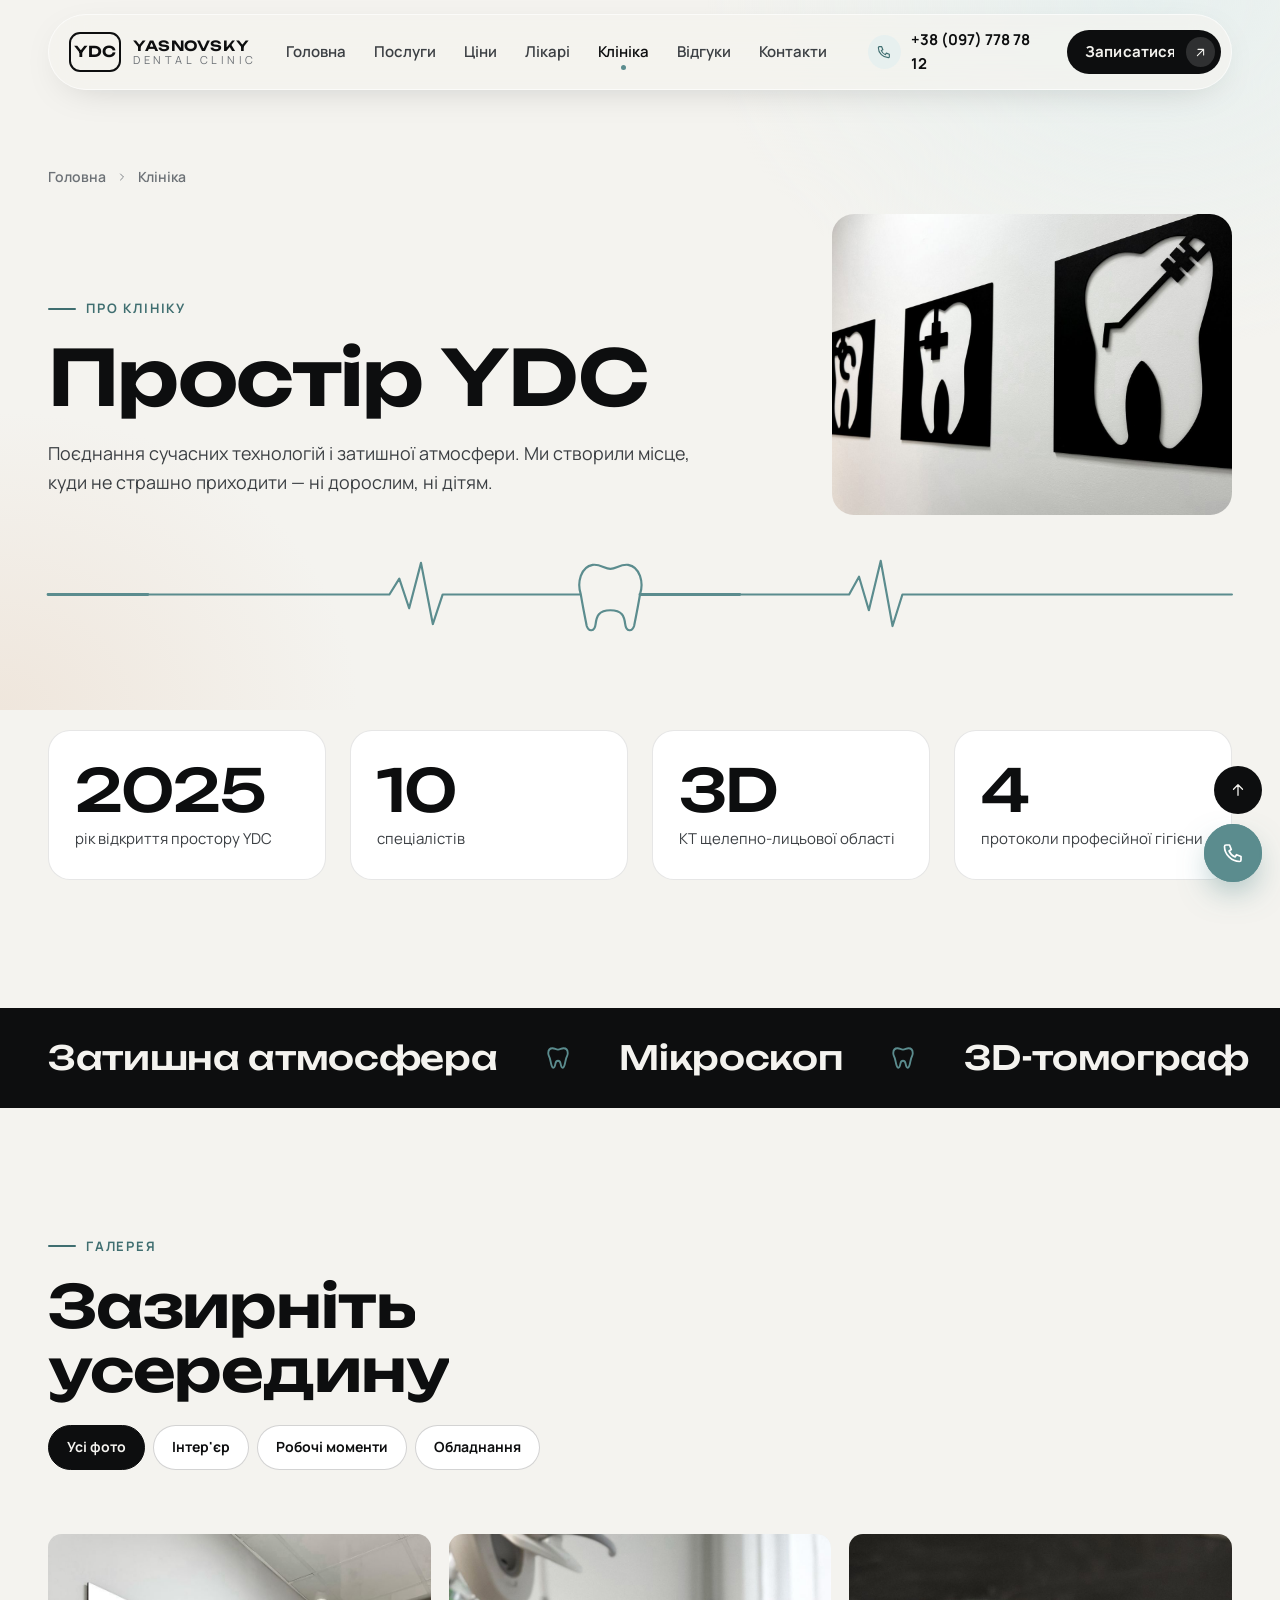
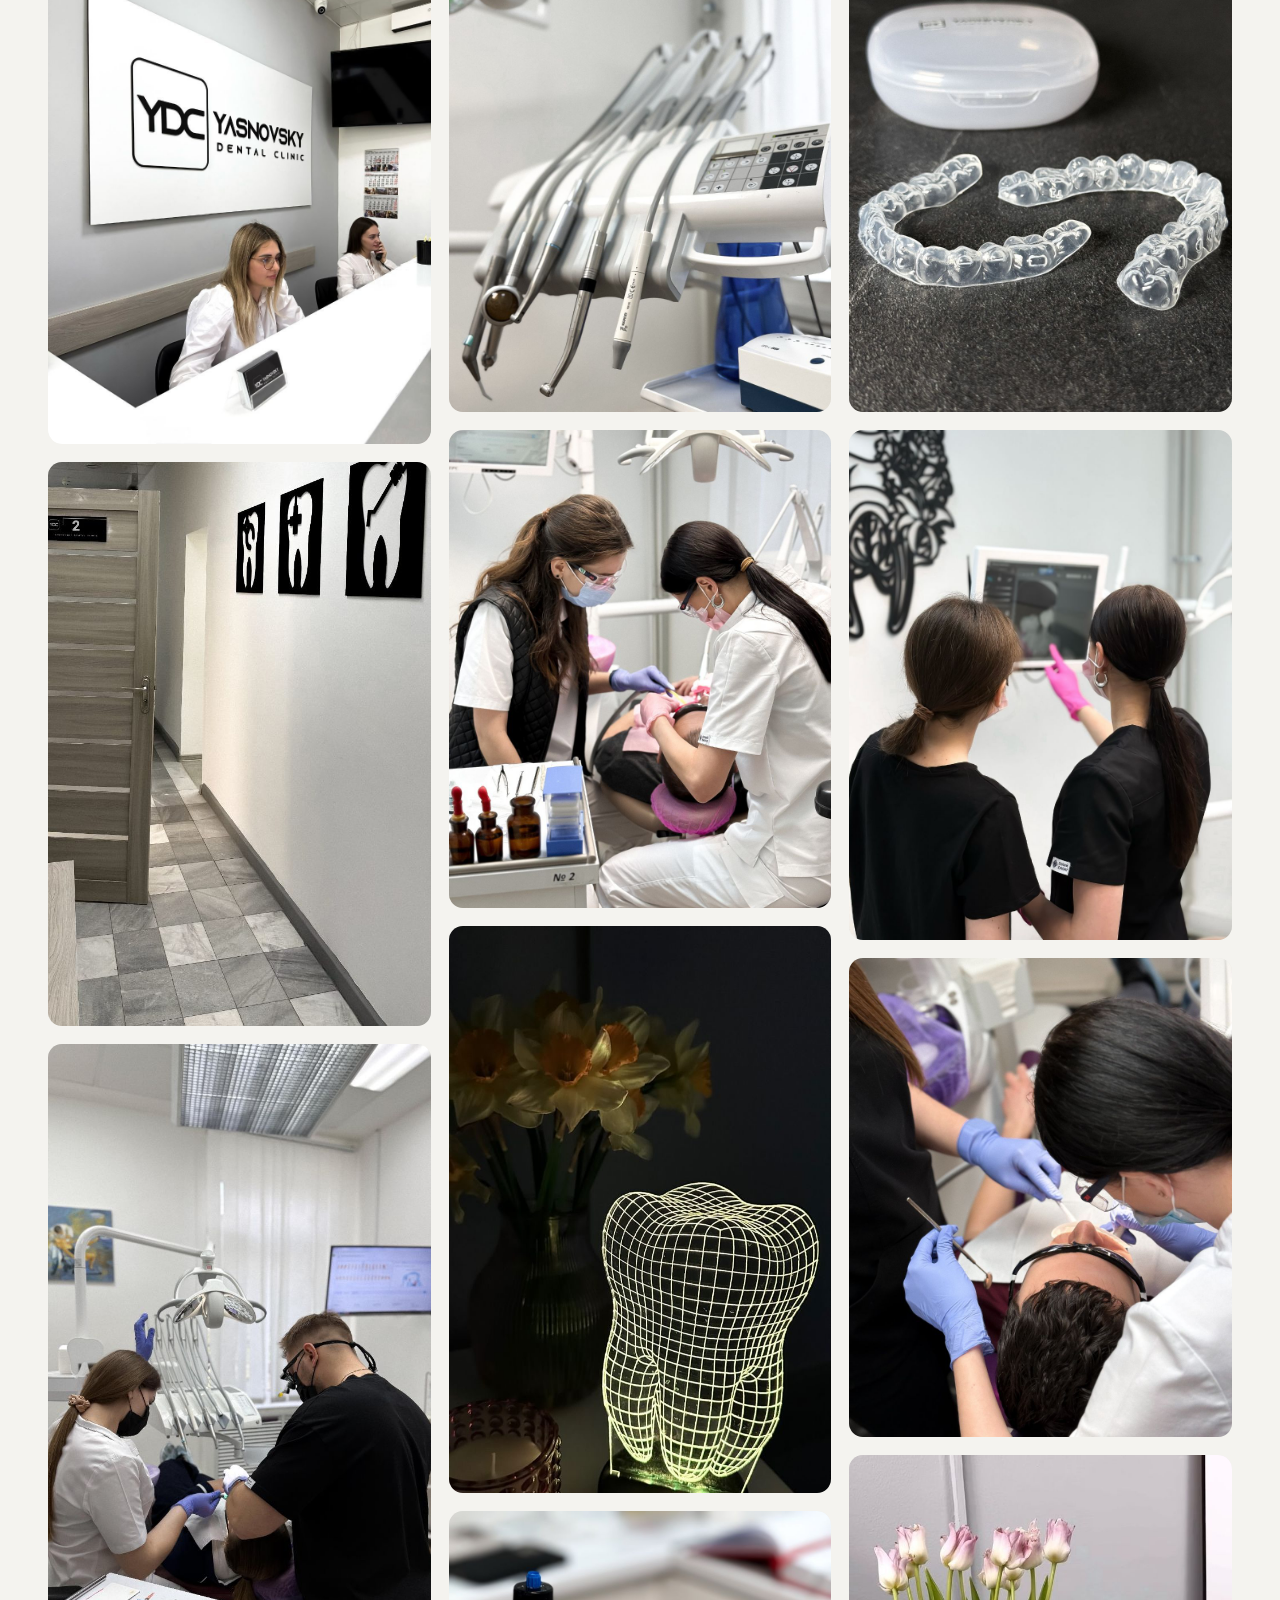
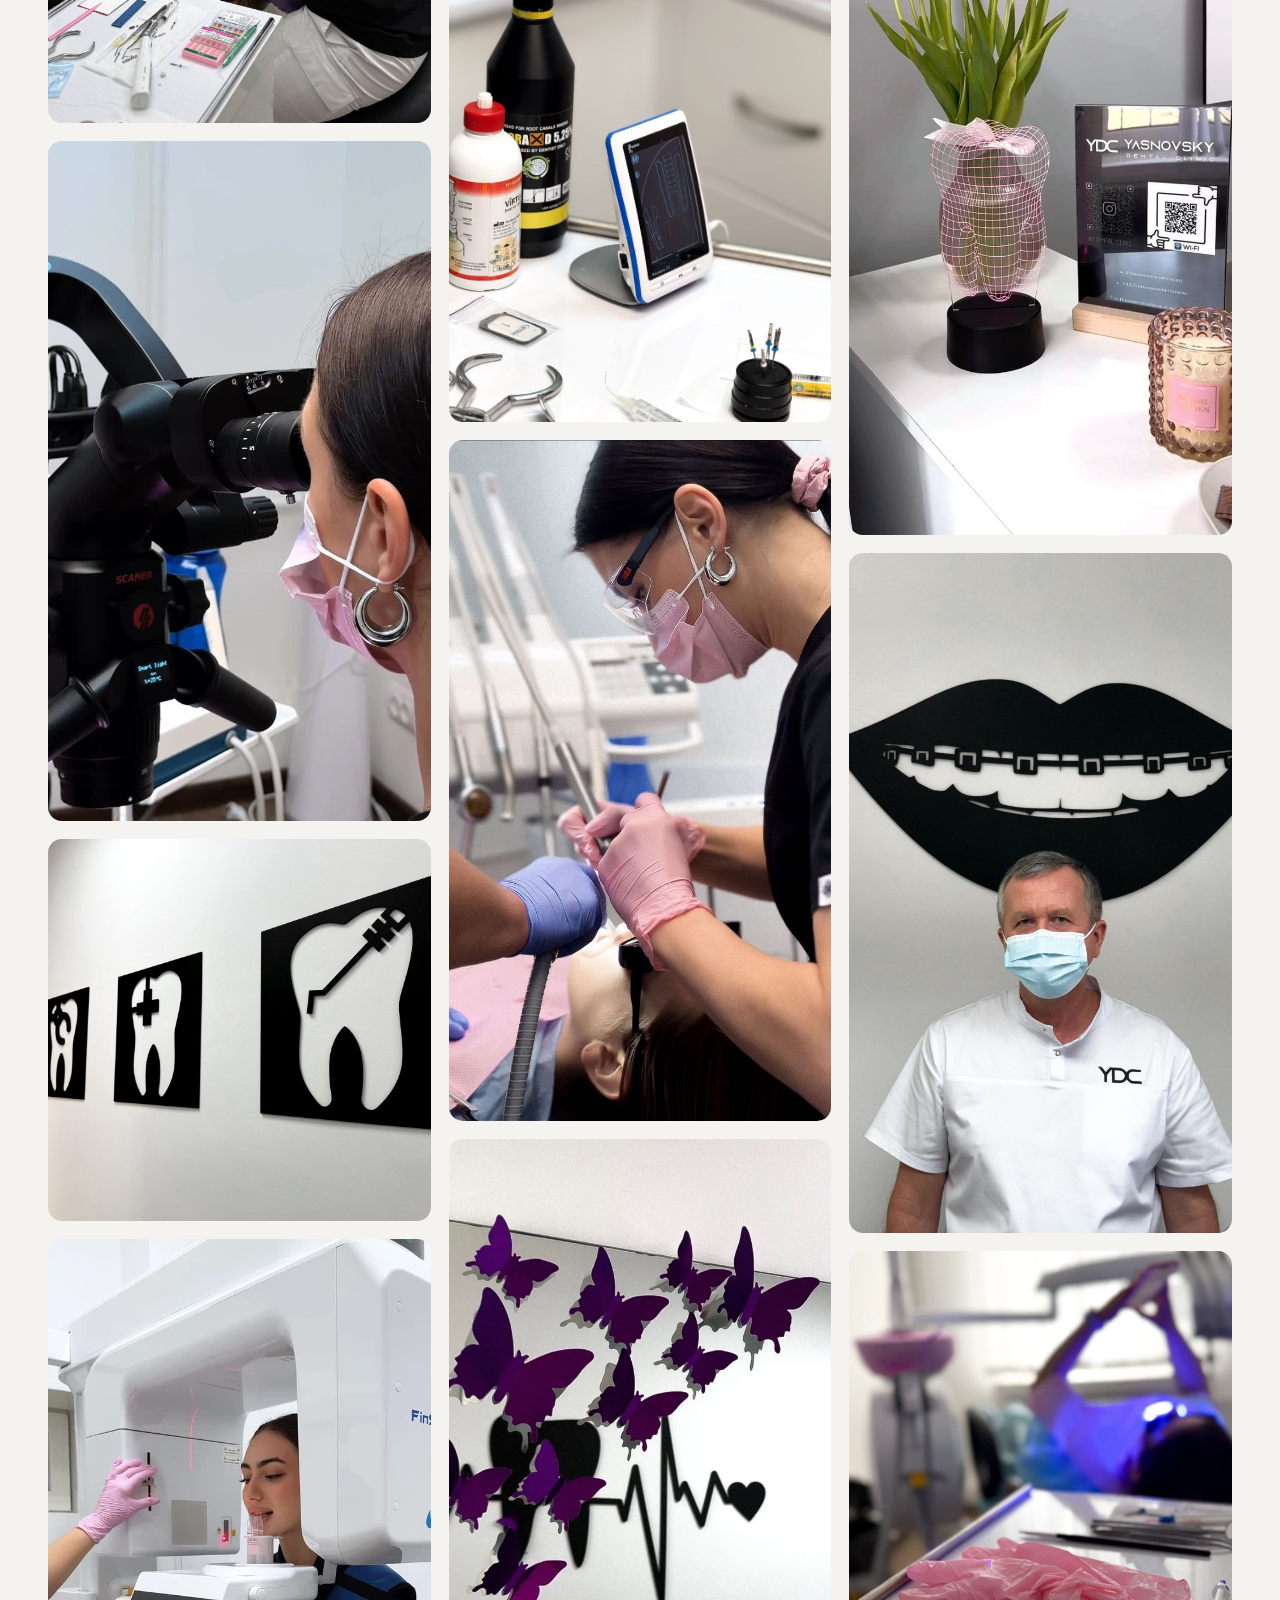
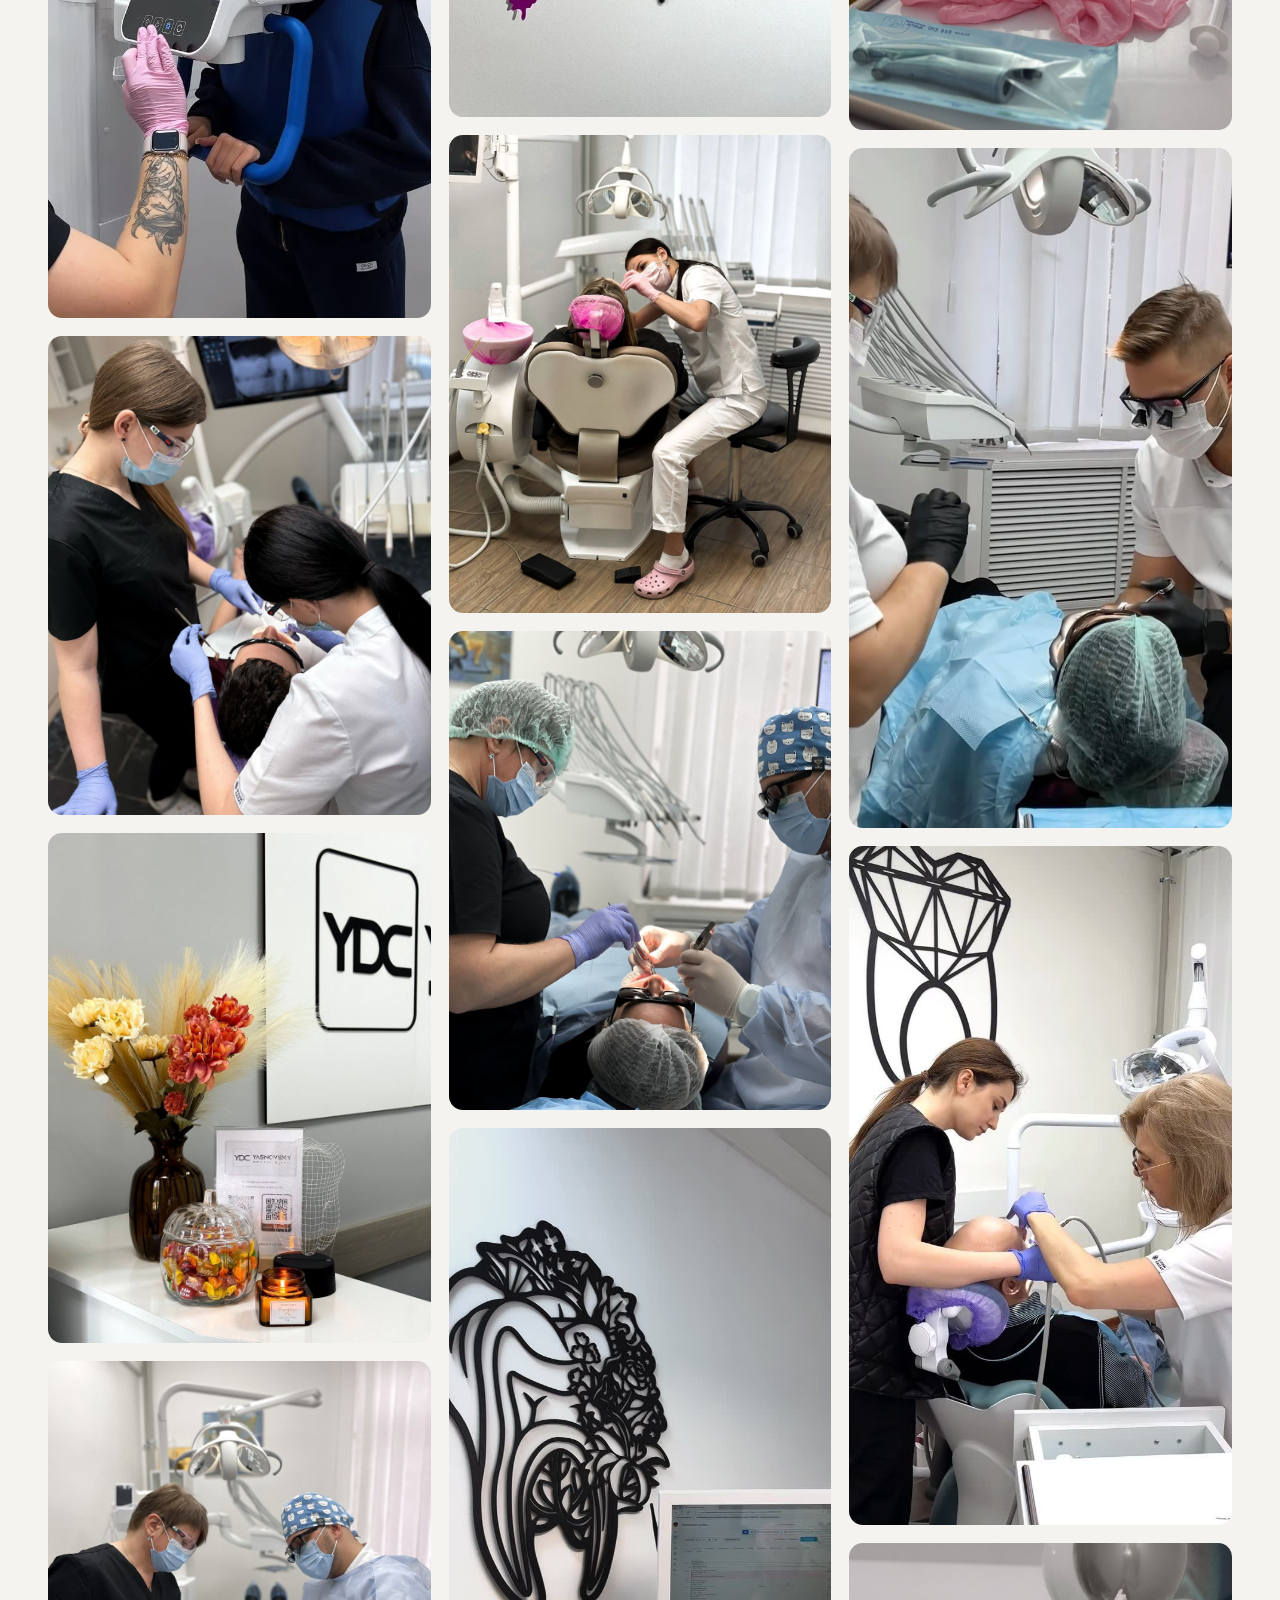
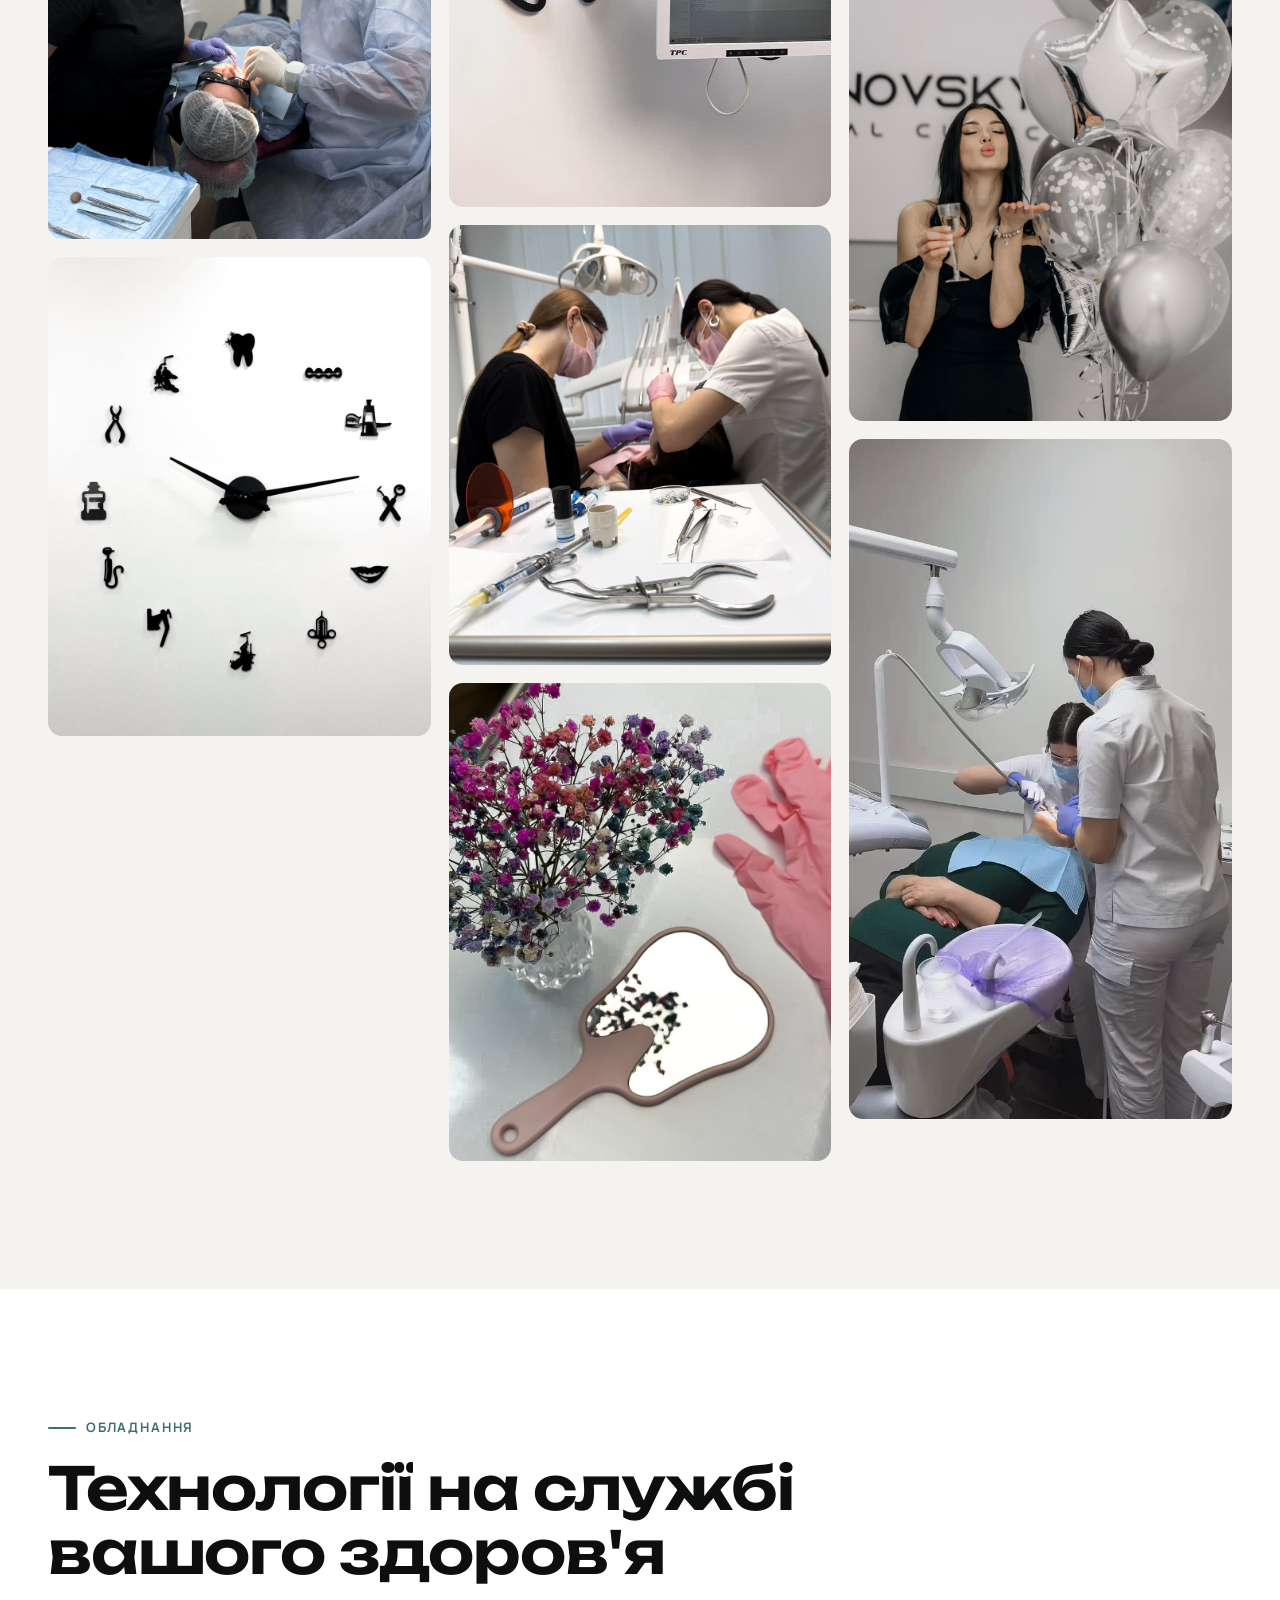
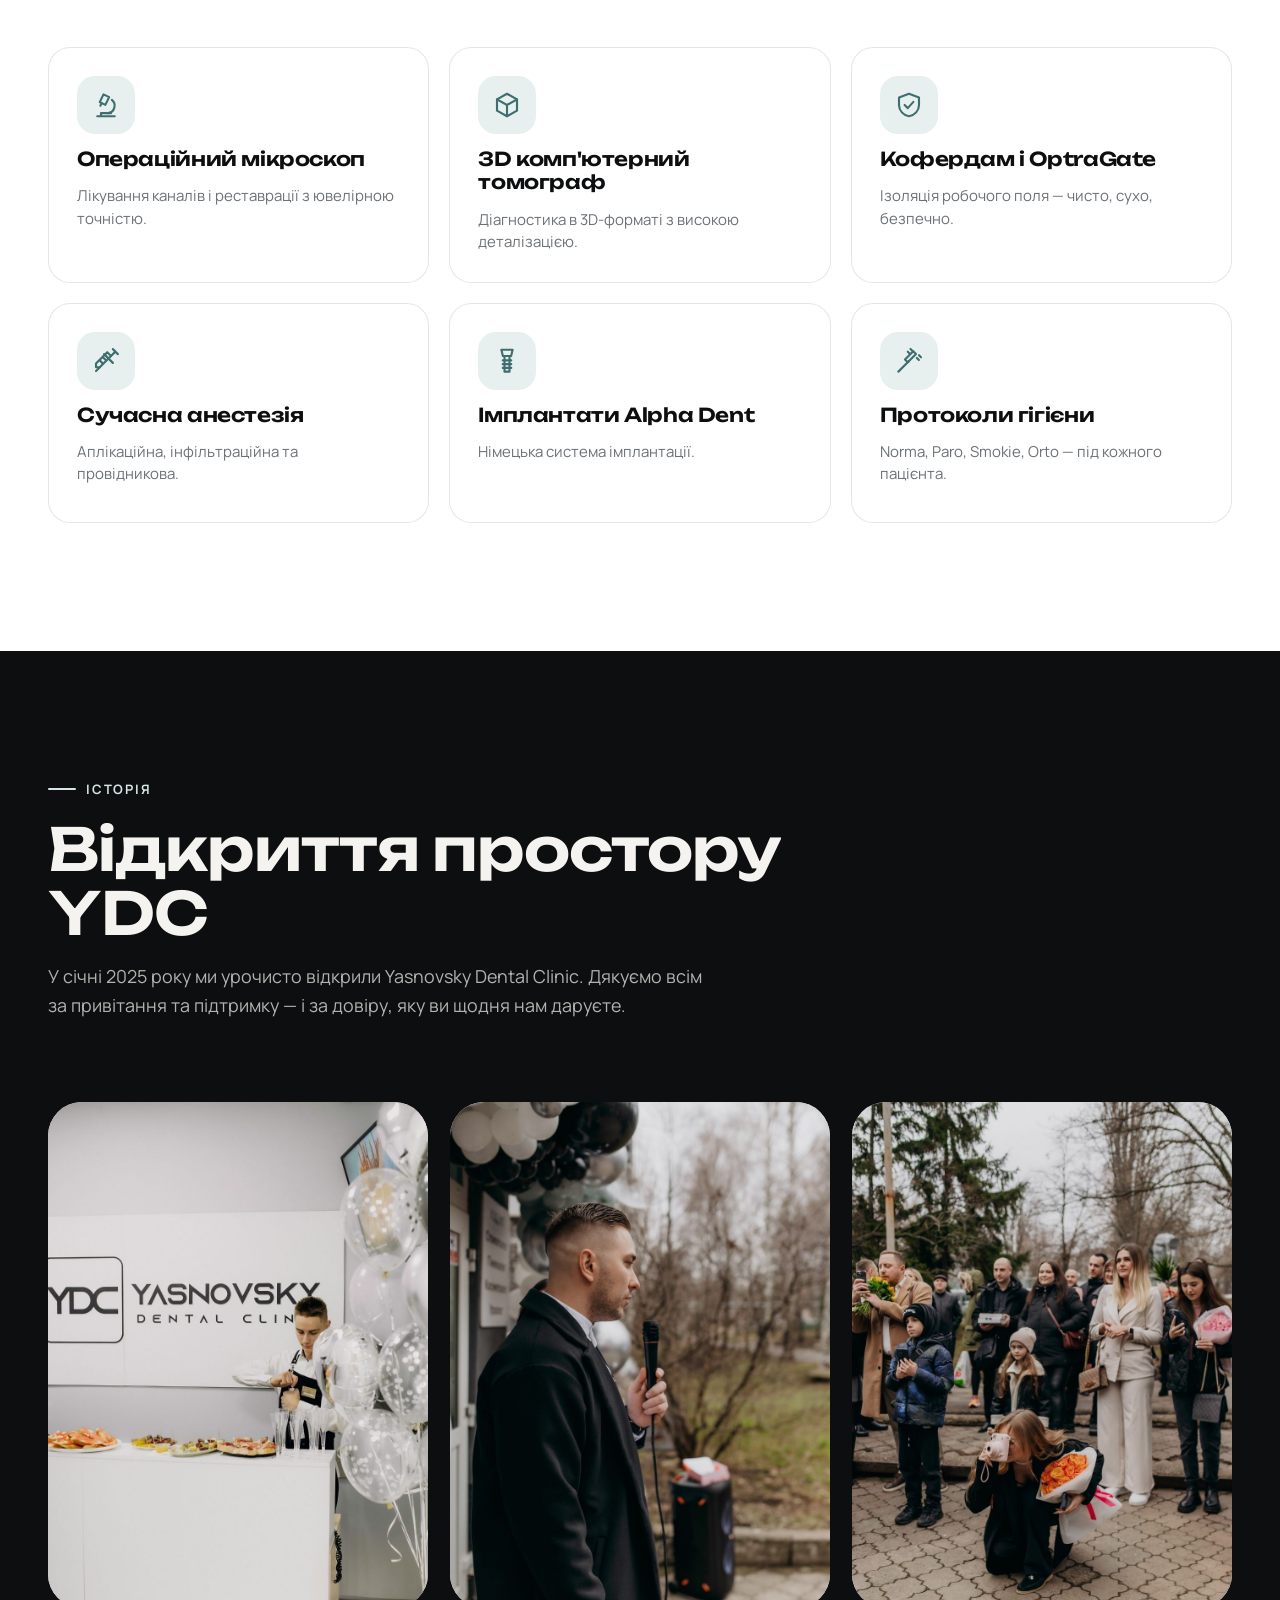
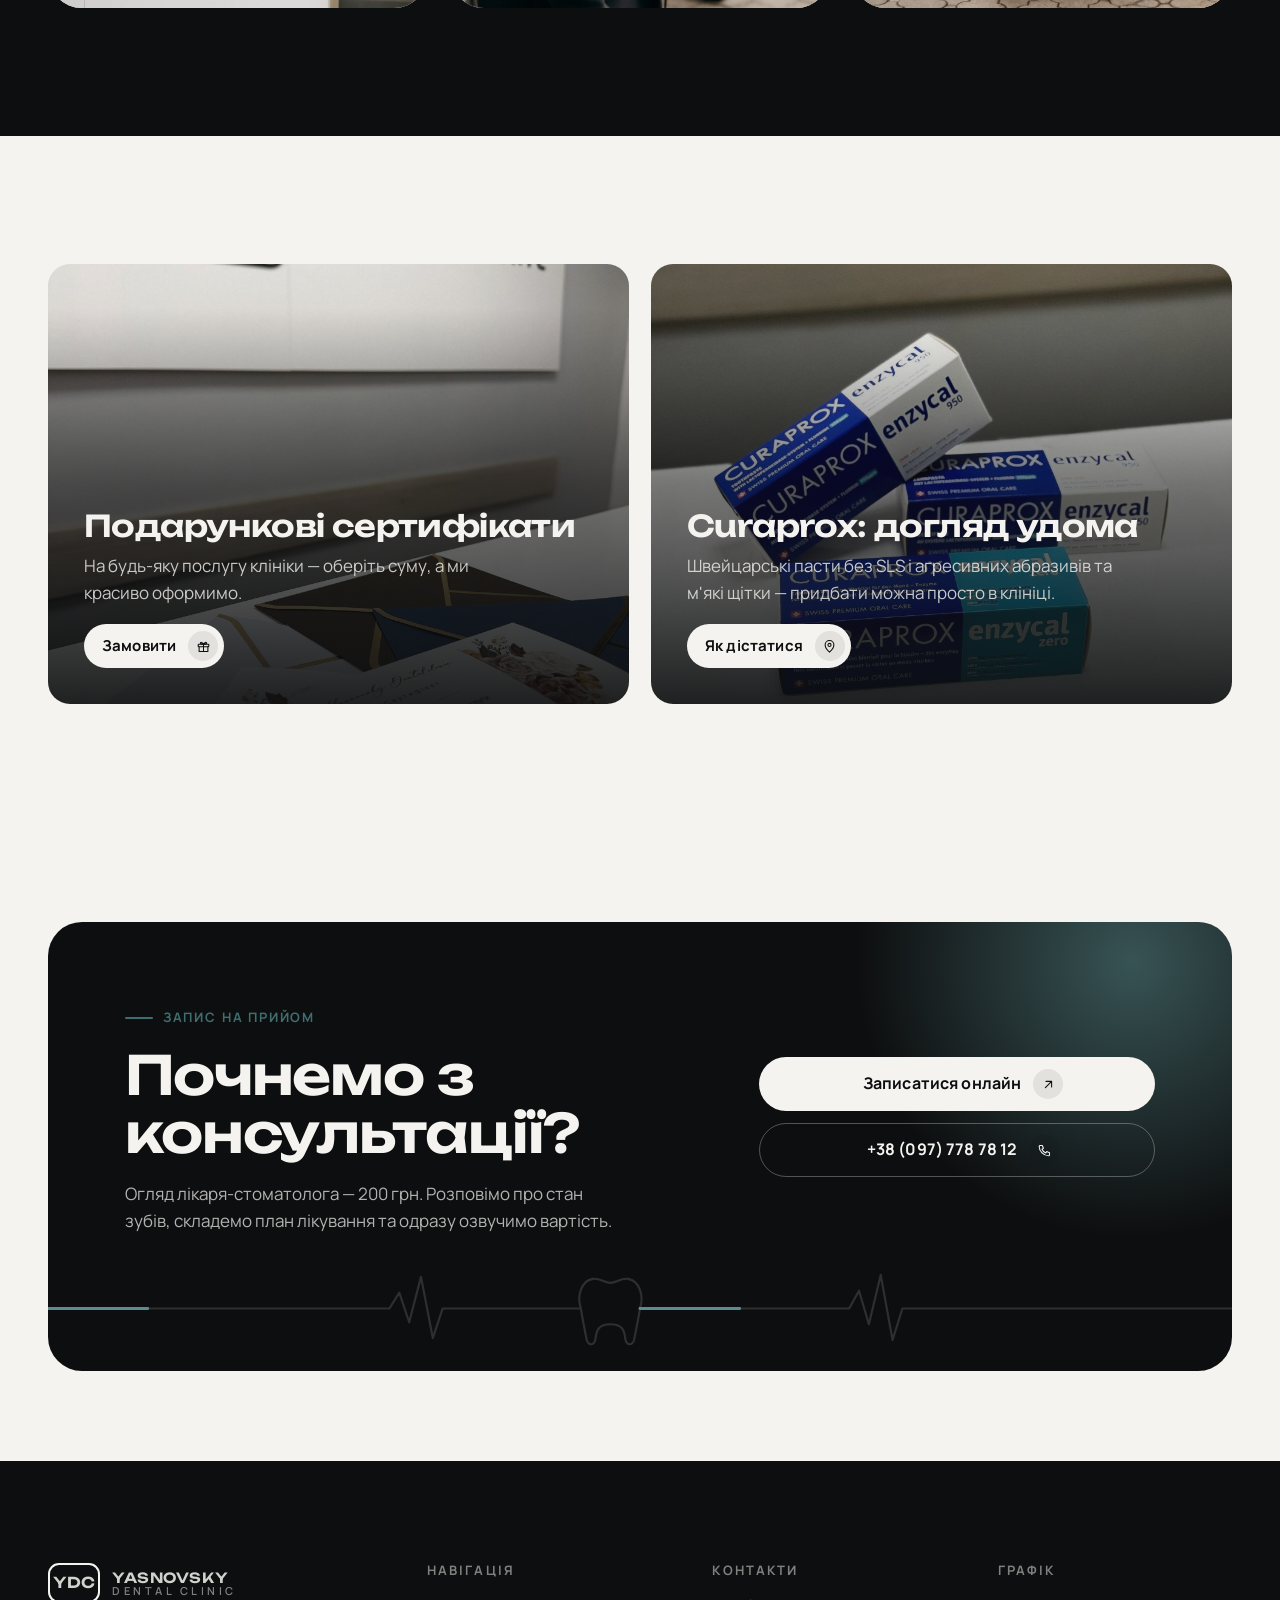
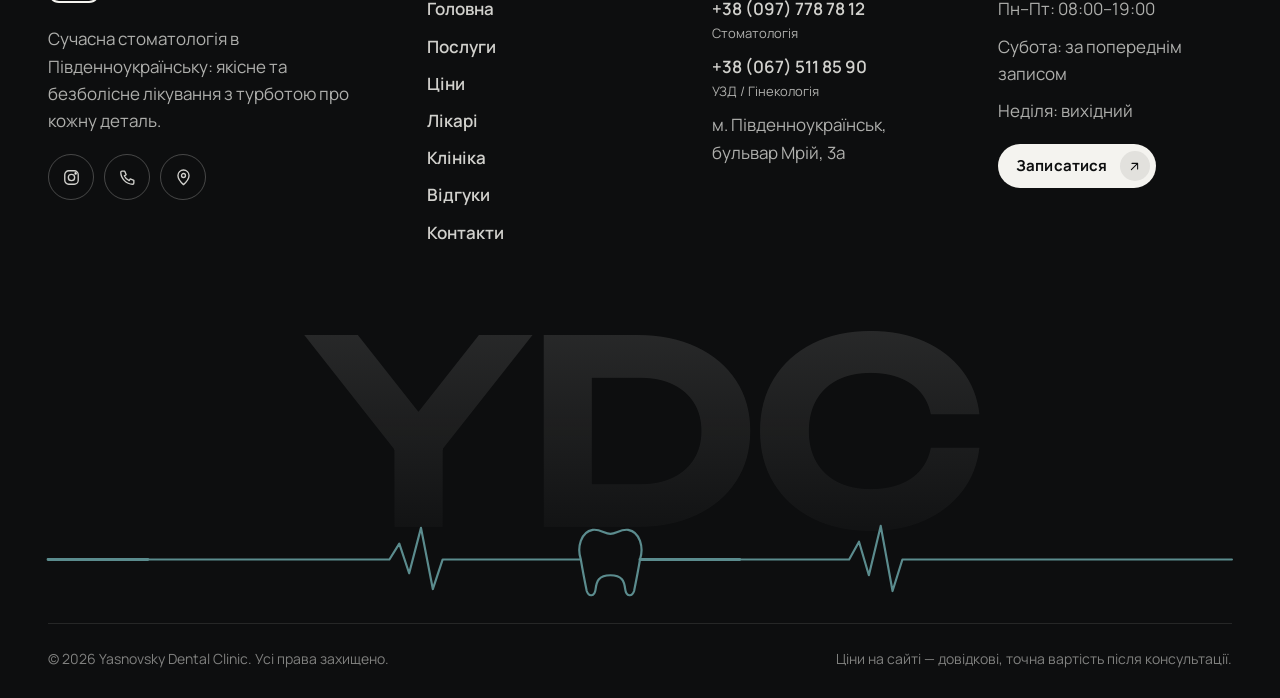
==== commit 1cf55180: "Add files via upload" ====
--- a/klinika.html
+++ b/klinika.html
@@ -29,8 +29,8 @@
 <link rel="apple-touch-icon" href="img/apple-touch-icon.png">
 <link rel="preload" href="fonts/unbounded-cyrillic.woff2" as="font" type="font/woff2" crossorigin>
 <link rel="preload" href="fonts/manrope-cyrillic.woff2" as="font" type="font/woff2" crossorigin>
-<link rel="stylesheet" href="css/fonts.css">
-<link rel="stylesheet" href="css/style.css">
+<link rel="stylesheet" href="css/fonts.css?v=3">
+<link rel="stylesheet" href="css/style.css?v=3">
 <script>document.documentElement.classList.replace("no-js","js");</script>
 <script type="application/ld+json">{"@context": "https://schema.org", "@type": "Dentist", "name": "Yasnovsky Dental Clinic", "telephone": "+380977787812", "address": {"@type": "PostalAddress", "streetAddress": "бульвар Мрій, 3а", "addressLocality": "Південноукраїнськ", "addressRegion": "Миколаївська область", "addressCountry": "UA"}, "openingHours": ["Mo-Fr 08:00-19:00"], "sameAs": ["https://www.instagram.com/y.dental_clinic/"], "url": "https://konkos-design.github.io/ydc-dental/"}</script>
 </head>
@@ -94,6 +94,6 @@
 </div></div></div>
 <div class="modal" id="doc" aria-hidden="true" role="dialog" aria-modal="true" aria-label="Лікар"><div class="modal__bg" data-close></div><div class="modal__box" style="width:min(720px,100%)"><button class="modal__close" data-close aria-label="Закрити"><svg viewBox="0 0 24 24" fill="none" stroke="currentColor" stroke-width="1.7" stroke-linecap="round" stroke-linejoin="round" aria-hidden="true"><path d="M6 6l12 12M18 6L6 18"/></svg></button><div class="doc-modal"></div></div></div>
 <div class="lightbox" aria-hidden="true"><img src="[data-uri]" alt=""><p class="lightbox__cap"></p><button class="lb-btn lb-close" aria-label="Закрити"><svg viewBox="0 0 24 24" fill="none" stroke="currentColor" stroke-width="1.7" stroke-linecap="round" stroke-linejoin="round" aria-hidden="true"><path d="M6 6l12 12M18 6L6 18"/></svg></button><button class="lb-btn lb-prev" aria-label="Попереднє фото"><svg viewBox="0 0 24 24" fill="none" stroke="currentColor" stroke-width="1.7" stroke-linecap="round" stroke-linejoin="round" aria-hidden="true"><path d="M19 12H5M11 6l-6 6 6 6"/></svg></button><button class="lb-btn lb-next" aria-label="Наступне фото"><svg viewBox="0 0 24 24" fill="none" stroke="currentColor" stroke-width="1.7" stroke-linecap="round" stroke-linejoin="round" aria-hidden="true"><path d="M5 12h14M13 6l6 6-6 6"/></svg></button></div>
-<div class="fab"><button class="fab__top" aria-label="Нагору"><svg viewBox="0 0 24 24" fill="none" stroke="currentColor" stroke-width="1.7" stroke-linecap="round" stroke-linejoin="round" aria-hidden="true"><path d="M12 19V5M6 11l6-6 6 6"/></svg></button><a class="fab__btn" href="tel:+380977787812" aria-label="Зателефонувати"><svg viewBox="0 0 24 24" fill="none" stroke="currentColor" stroke-width="1.7" stroke-linecap="round" stroke-linejoin="round" aria-hidden="true"><path d="M5 4h3.5l1.8 4.5-2.3 1.4a11 11 0 0 0 6.1 6.1l1.4-2.3L20 15.5V19a1.5 1.5 0 0 1-1.5 1.5C10.6 20.5 3.5 13.4 3.5 5.5A1.5 1.5 0 0 1 5 4z"/></svg></a></div><script src="js/site-data.js"></script><script src="js/icons.js"></script><script src="js/main.js"></script>
+<div class="fab"><button class="fab__top" aria-label="Нагору"><svg viewBox="0 0 24 24" fill="none" stroke="currentColor" stroke-width="1.7" stroke-linecap="round" stroke-linejoin="round" aria-hidden="true"><path d="M12 19V5M6 11l6-6 6 6"/></svg></button><a class="fab__btn" href="tel:+380977787812" aria-label="Зателефонувати"><svg viewBox="0 0 24 24" fill="none" stroke="currentColor" stroke-width="1.7" stroke-linecap="round" stroke-linejoin="round" aria-hidden="true"><path d="M5 4h3.5l1.8 4.5-2.3 1.4a11 11 0 0 0 6.1 6.1l1.4-2.3L20 15.5V19a1.5 1.5 0 0 1-1.5 1.5C10.6 20.5 3.5 13.4 3.5 5.5A1.5 1.5 0 0 1 5 4z"/></svg></a></div><script src="js/site-data.js?v=3"></script><script src="js/icons.js?v=3"></script><script src="js/main.js?v=3"></script>
 </body>
 </html>
--- a/css/style.css
+++ b/css/style.css
@@ -802,3 +802,11 @@
 html,body{overflow-x:clip}
 @supports not (overflow:clip){html,body{overflow-x:hidden}}
 @media (max-width:1024px){.js [data-reveal="left"],.js [data-reveal="right"]{transform:translateY(40px)}}
+/* чіпи та круглі кнопки не стискаються (фікс деформації при натисканні) */
+.chip,.rail-btn{flex-shrink:0;position:relative;overflow:hidden;isolation:isolate}
+.chip .ripple{background:rgba(91,140,142,.35)}
+/* липкий пошук: суцільна підкладка, підказки та лічильник не «плавають» над контентом */
+.price-top{padding:14px 0 14px}
+.price-top::before{background:var(--paper);box-shadow:0 18px 24px -18px rgba(13,14,15,.18)}
+.price-top::after{content:"";position:absolute;left:calc(var(--gutter)*-1);right:calc(var(--gutter)*-1);top:100%;height:18px;background:linear-gradient(var(--paper),rgba(244,243,239,0));pointer-events:none}
+.chips .chip,.chips--scroll .chip{flex:0 0 auto!important;min-width:max-content}
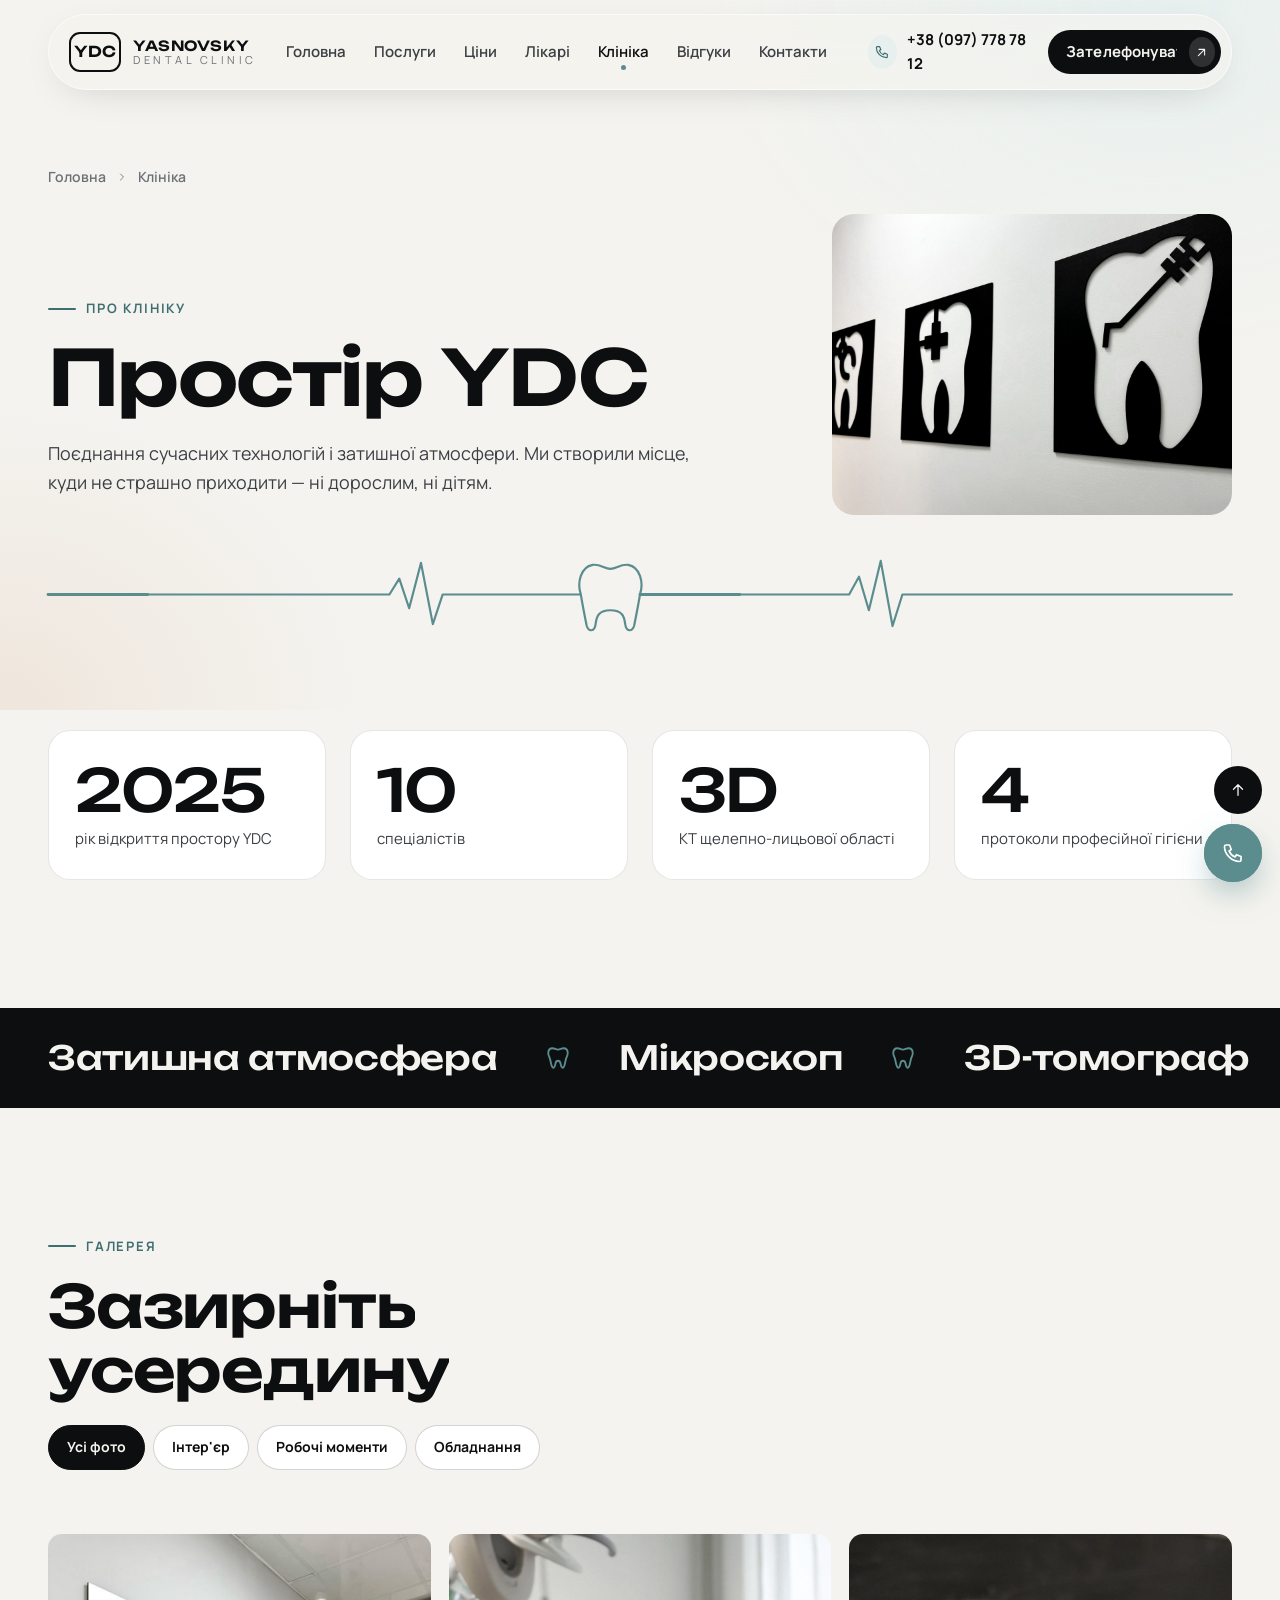
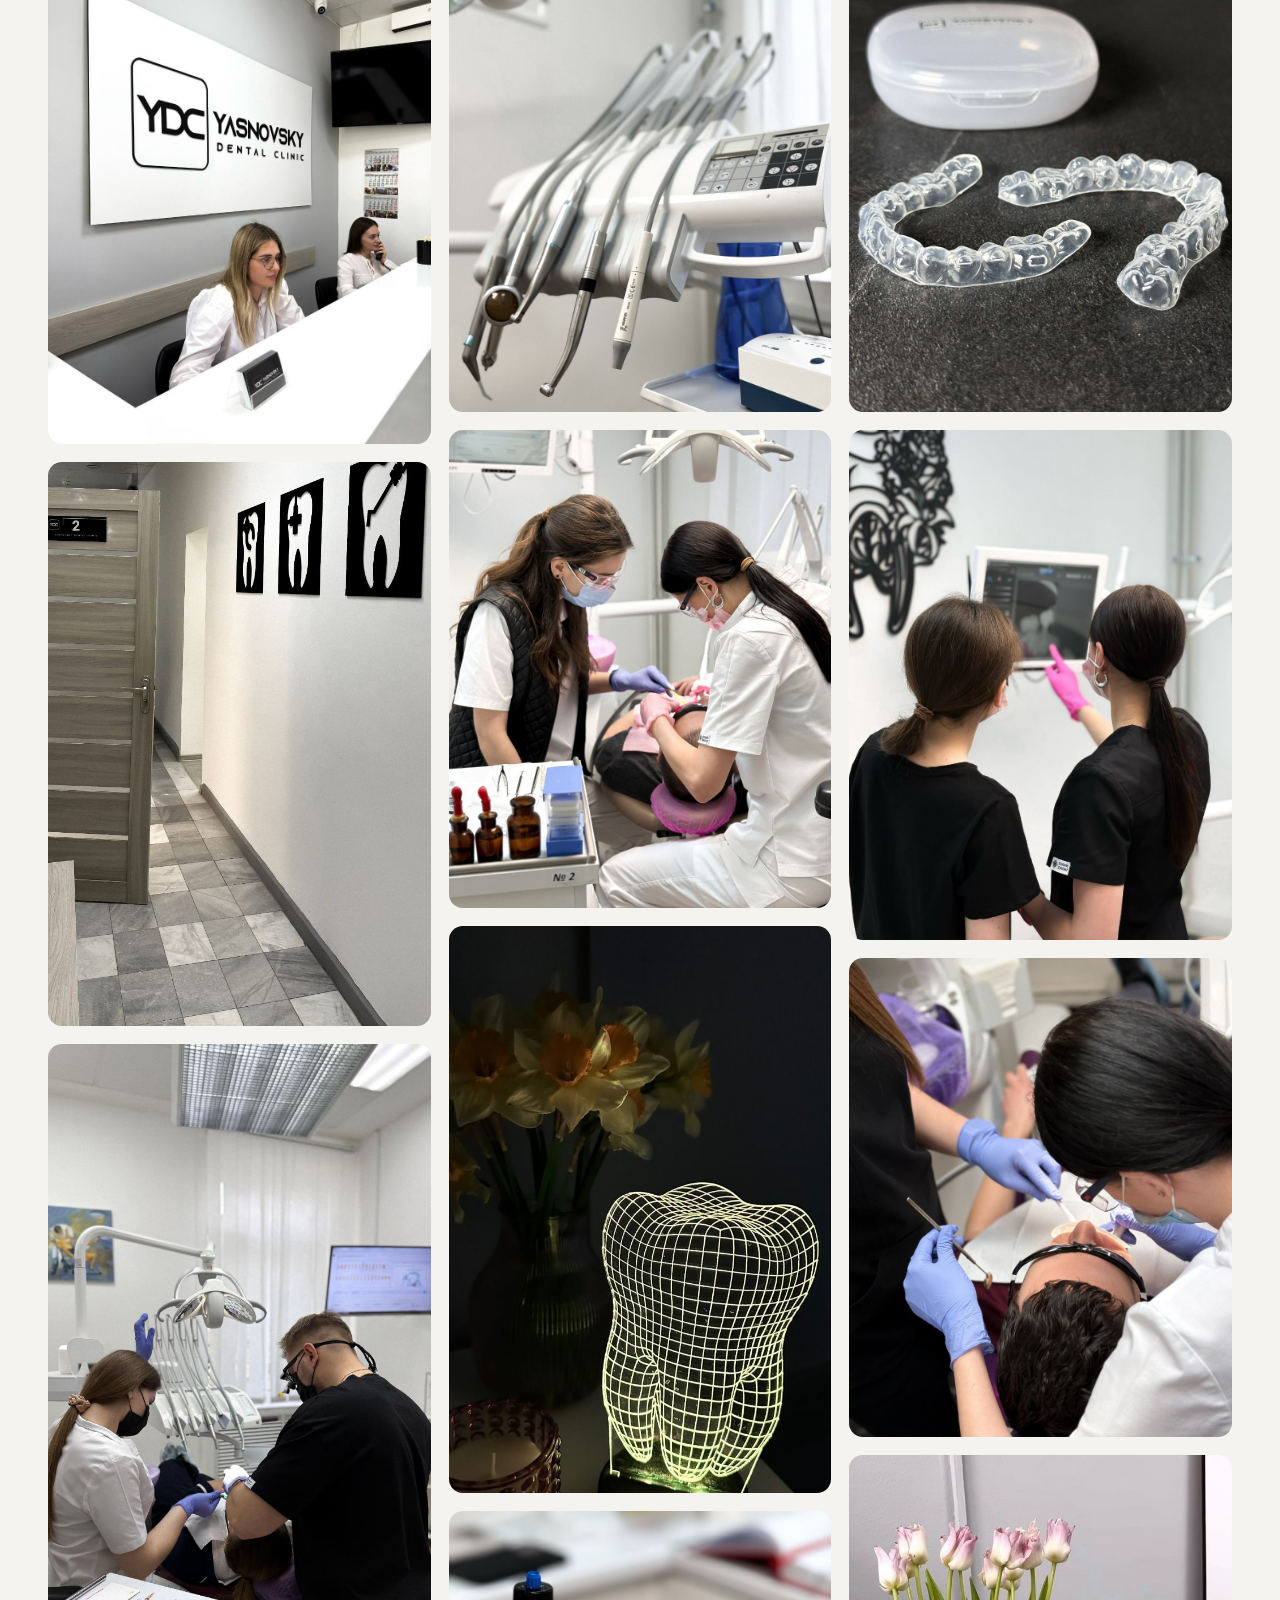
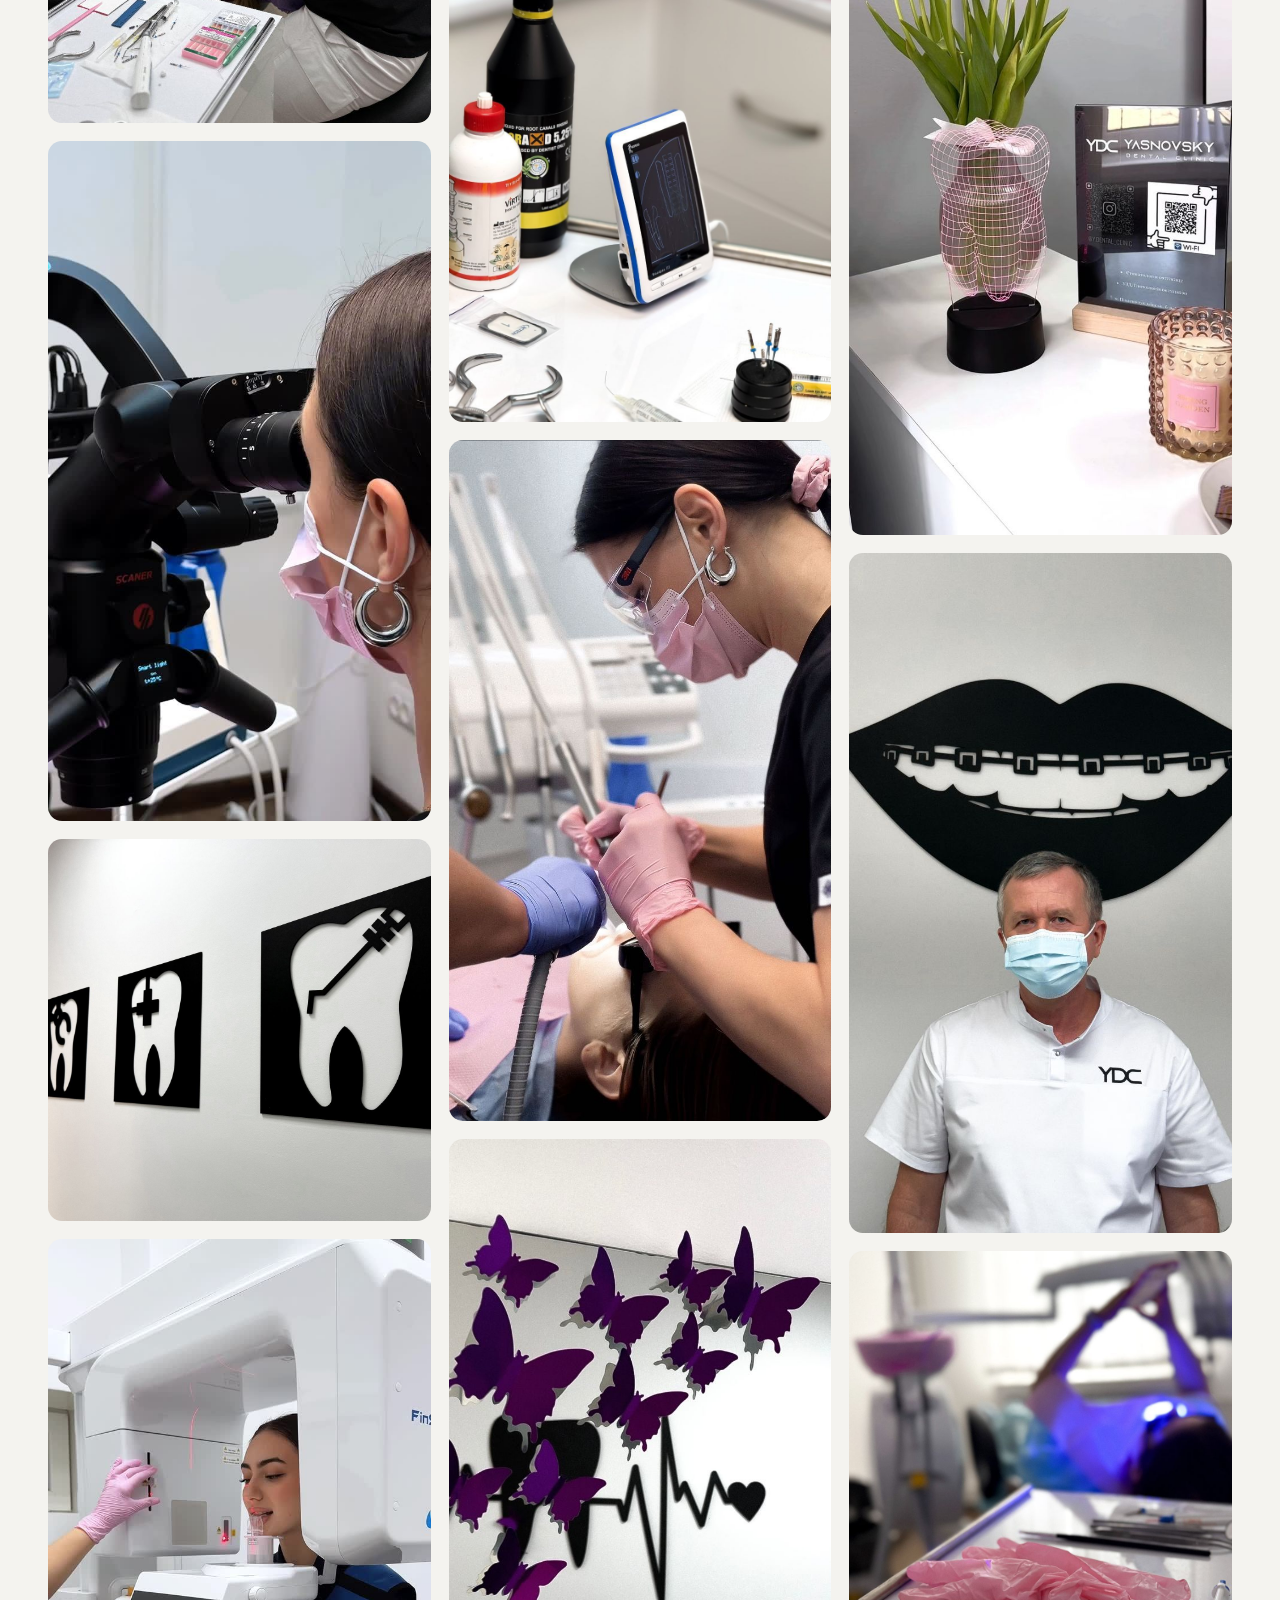
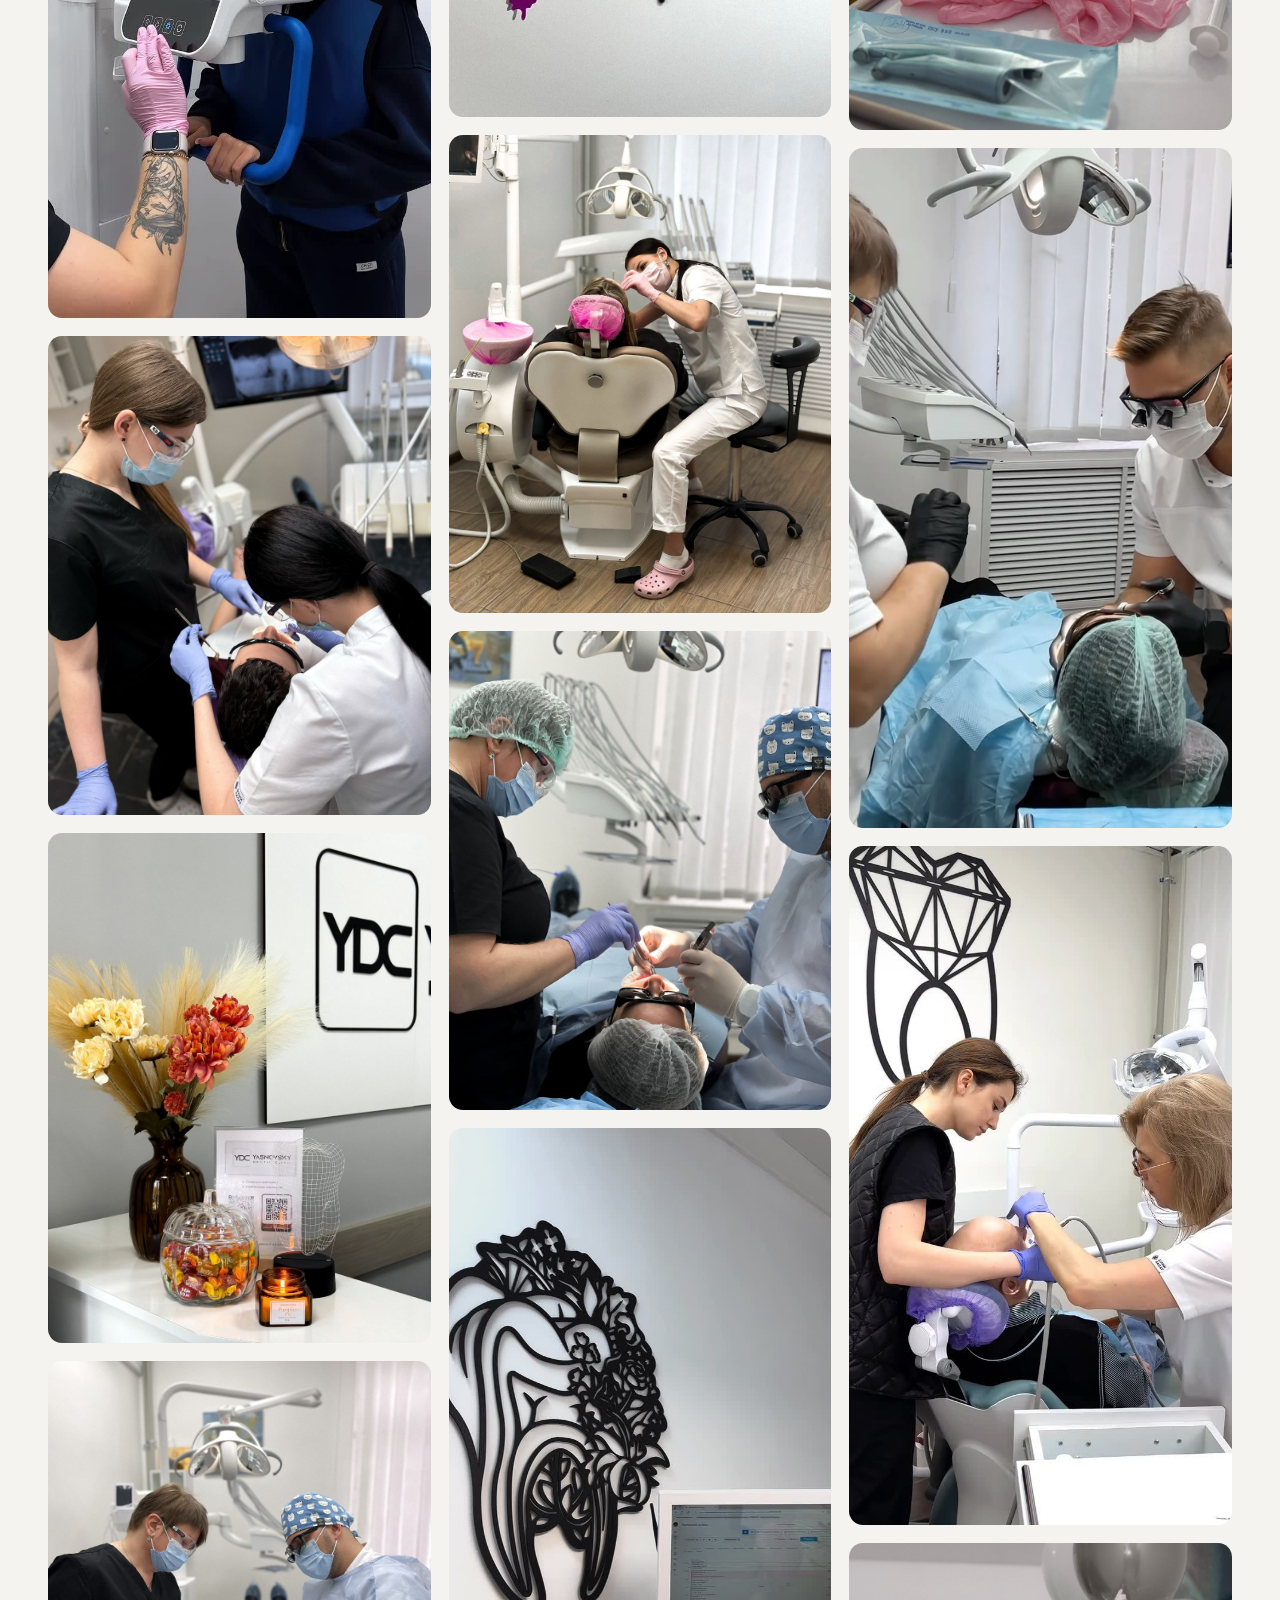
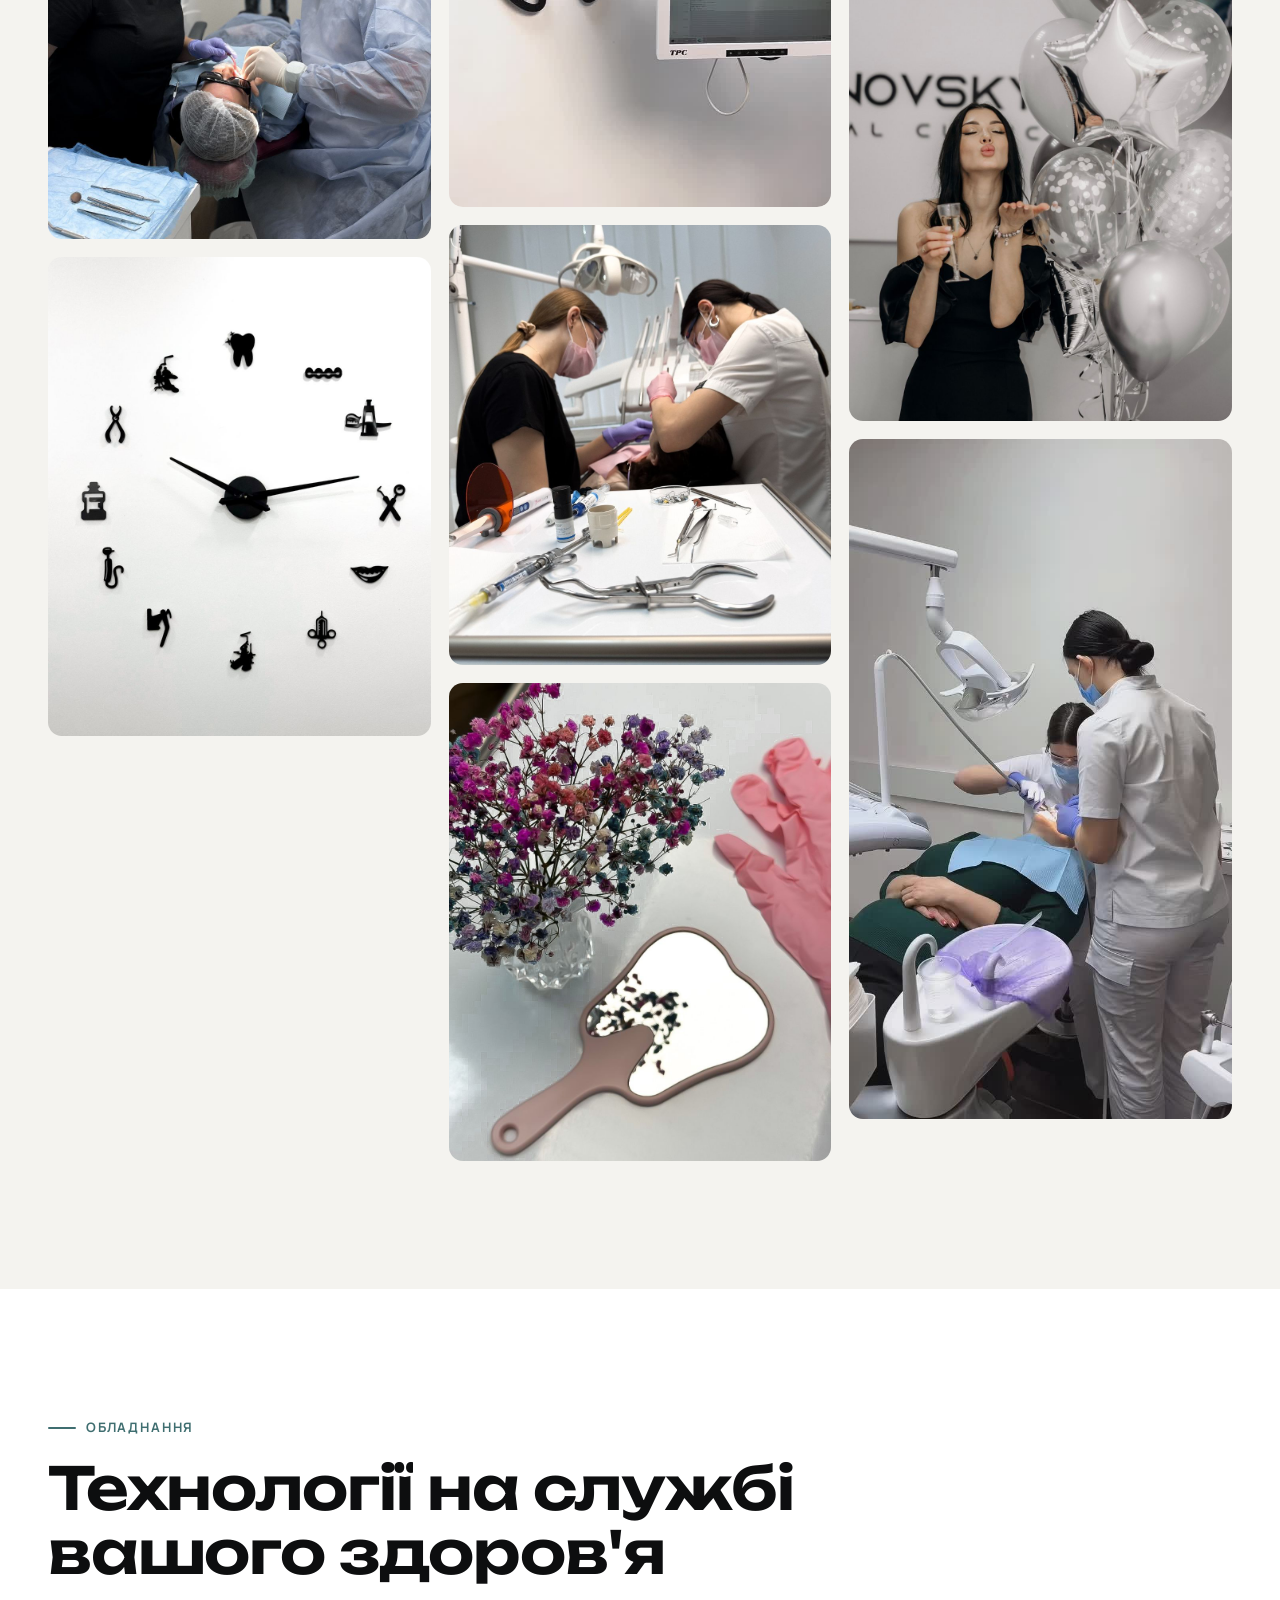
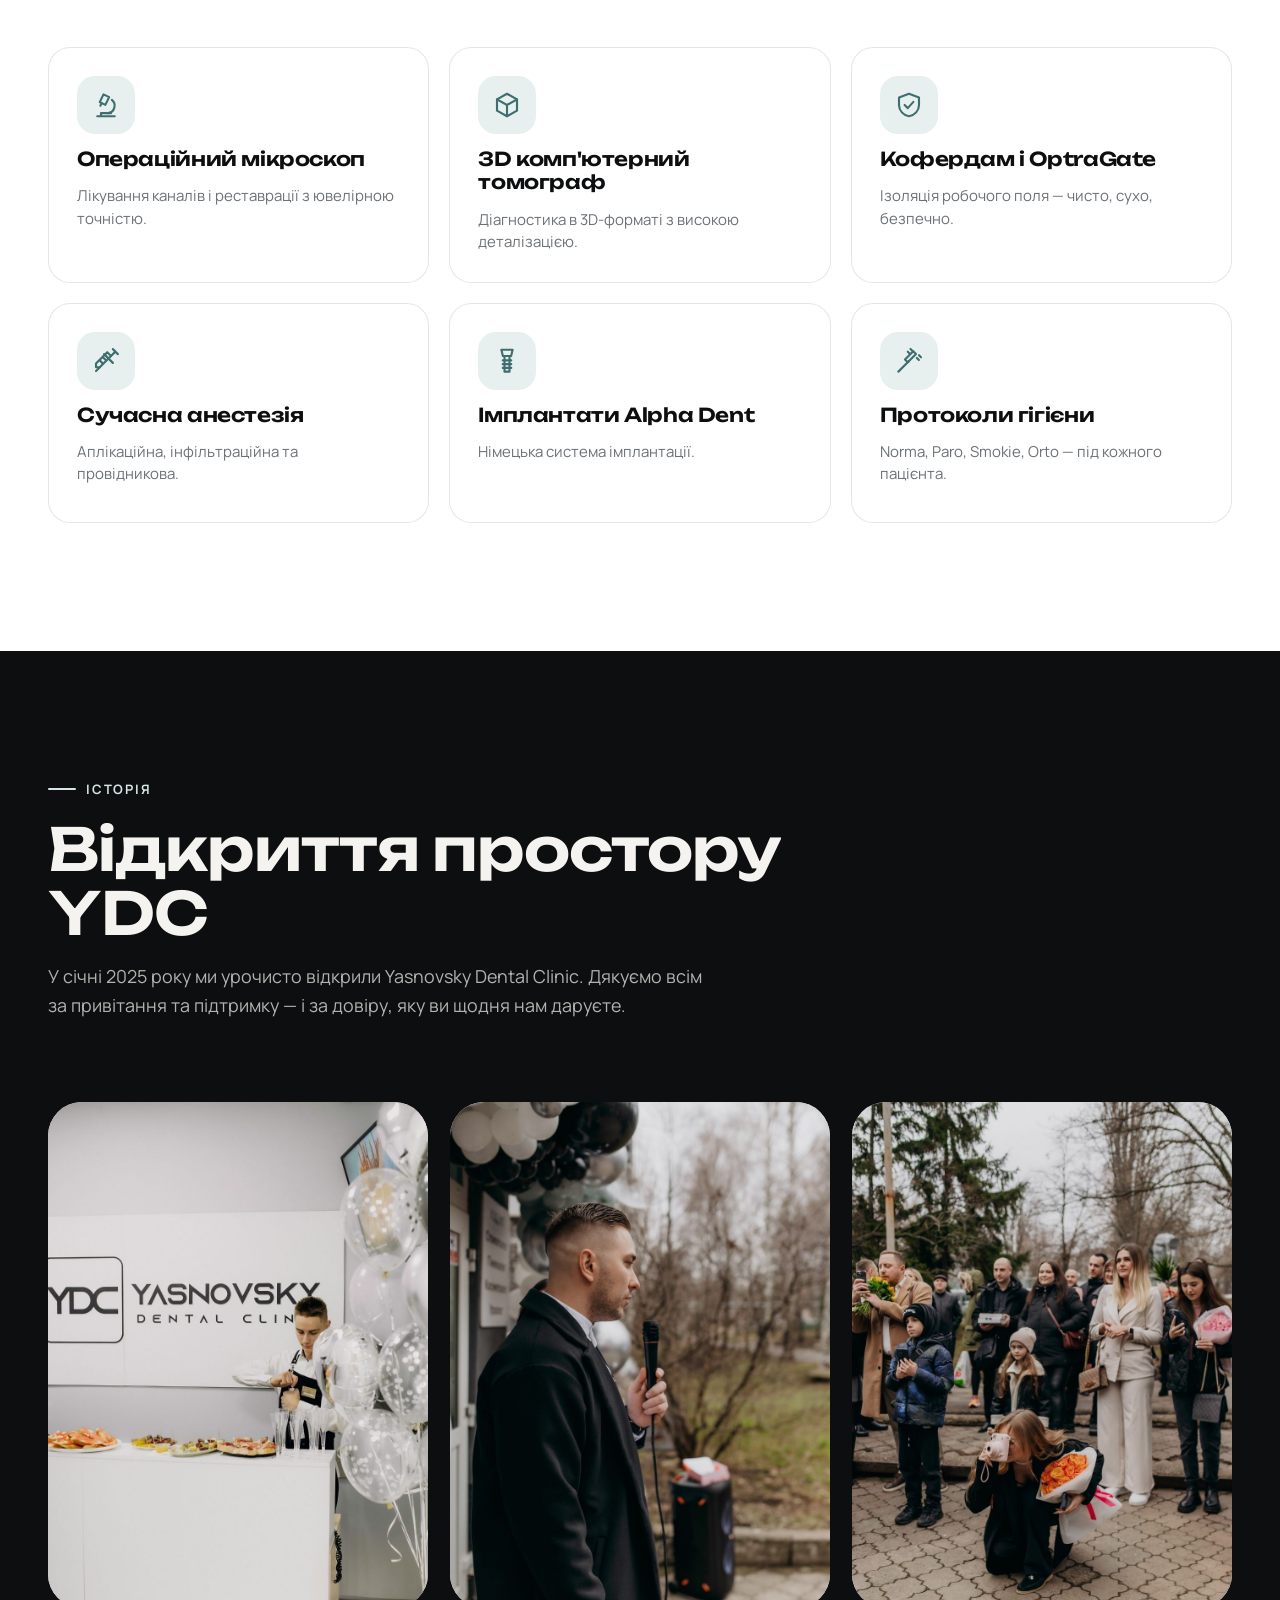
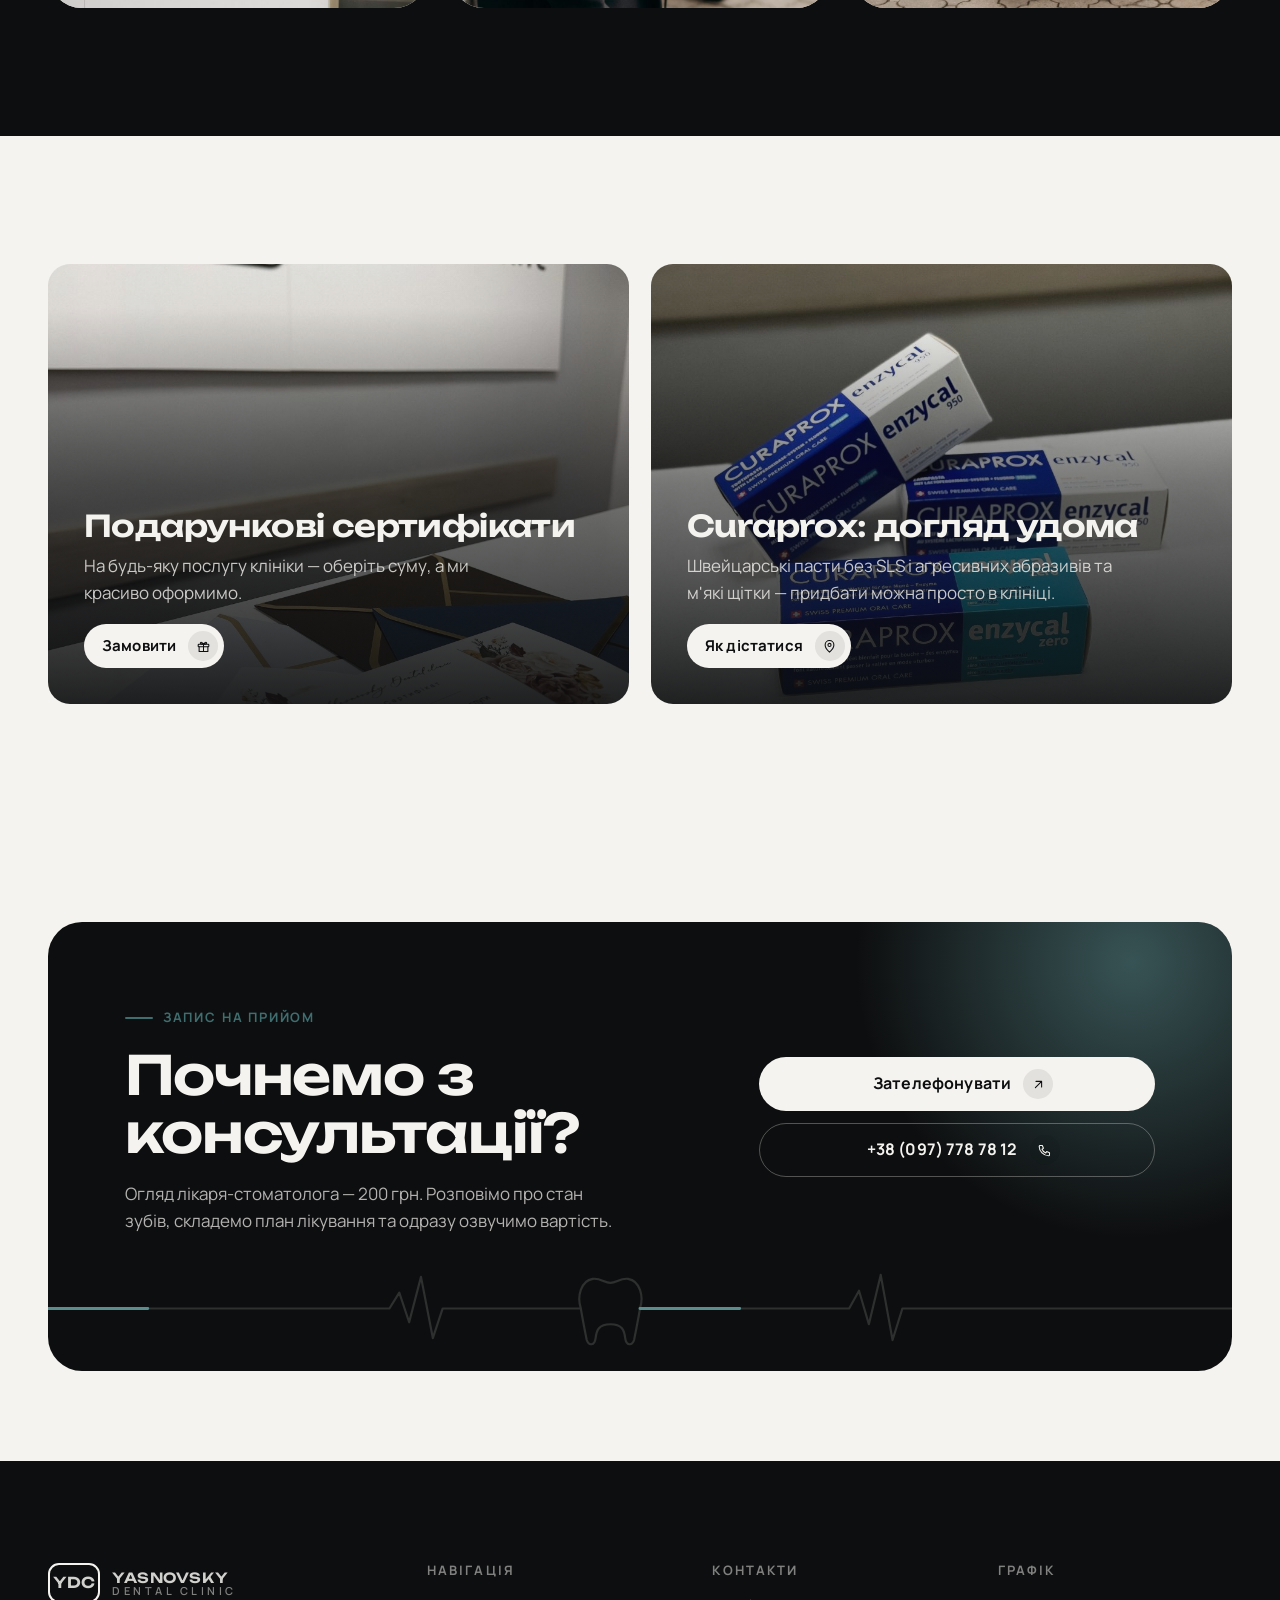
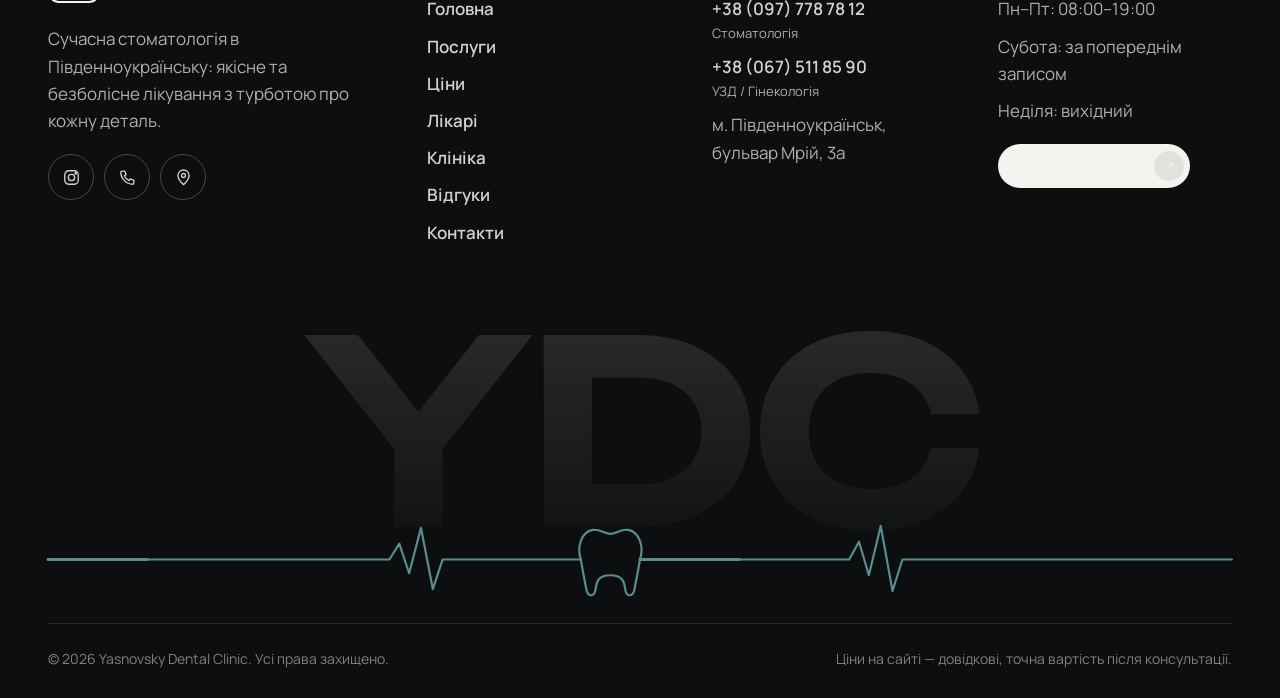
==== commit 9316e596: "Add files via upload" ====
--- a/klinika.html
+++ b/klinika.html
@@ -1,99 +1,89 @@
-<!doctype html>
-<html lang="uk" class="no-js">
-<head>
-<meta charset="utf-8">
-<meta name="viewport" content="width=device-width, initial-scale=1, viewport-fit=cover">
-<title>Про клініку — Yasnovsky Dental Clinic</title>
-<meta name="description" content="Простір Yasnovsky Dental Clinic у Південноукраїнську: затишний інтер'єр, мікроскоп, 3D-томограф, робочі моменти та історія відкриття клініки.">
-<meta name="robots" content="noindex, nofollow">
-<meta name="theme-color" content="#0d0e0f">
-<link rel="canonical" href="https://konkos-design.github.io/ydc-dental/klinika.html">
-<meta property="og:type" content="website">
-<meta property="og:locale" content="uk_UA">
-<meta property="og:site_name" content="Yasnovsky Dental Clinic">
-<meta property="og:title" content="Про клініку — Yasnovsky Dental Clinic">
-<meta property="og:description" content="Простір Yasnovsky Dental Clinic у Південноукраїнську: затишний інтер'єр, мікроскоп, 3D-томограф, робочі моменти та історія відкриття клініки.">
-<meta property="og:url" content="https://konkos-design.github.io/ydc-dental/klinika.html">
-<meta property="og:image" content="https://konkos-design.github.io/ydc-dental/img/og-image.jpg">
-<meta property="og:image:secure_url" content="https://konkos-design.github.io/ydc-dental/img/og-image.jpg">
-<meta property="og:image:type" content="image/jpeg">
-<meta property="og:image:width" content="1200">
-<meta property="og:image:height" content="630">
-<meta property="og:image:alt" content="Yasnovsky Dental Clinic — стоматологія в Південноукраїнську">
-<meta name="twitter:card" content="summary_large_image">
-<meta name="twitter:title" content="Про клініку — Yasnovsky Dental Clinic">
-<meta name="twitter:description" content="Простір Yasnovsky Dental Clinic у Південноукраїнську: затишний інтер'єр, мікроскоп, 3D-томограф, робочі моменти та історія відкриття клініки.">
-<meta name="twitter:image" content="https://konkos-design.github.io/ydc-dental/img/og-image.jpg">
-<link rel="icon" href="img/favicon.svg" type="image/svg+xml">
-<link rel="icon" href="img/favicon-32.png" sizes="32x32" type="image/png">
-<link rel="apple-touch-icon" href="img/apple-touch-icon.png">
-<link rel="preload" href="fonts/unbounded-cyrillic.woff2" as="font" type="font/woff2" crossorigin>
-<link rel="preload" href="fonts/manrope-cyrillic.woff2" as="font" type="font/woff2" crossorigin>
-<link rel="stylesheet" href="css/fonts.css?v=3">
-<link rel="stylesheet" href="css/style.css?v=3">
-<script>document.documentElement.classList.replace("no-js","js");</script>
-<script type="application/ld+json">{"@context": "https://schema.org", "@type": "Dentist", "name": "Yasnovsky Dental Clinic", "telephone": "+380977787812", "address": {"@type": "PostalAddress", "streetAddress": "бульвар Мрій, 3а", "addressLocality": "Південноукраїнськ", "addressRegion": "Миколаївська область", "addressCountry": "UA"}, "openingHours": ["Mo-Fr 08:00-19:00"], "sameAs": ["https://www.instagram.com/y.dental_clinic/"], "url": "https://konkos-design.github.io/ydc-dental/"}</script>
-</head>
-<body data-page="klinika.html">
-<div class="preloader" aria-hidden="true"><div class="preloader__inner"><div class="preloader__logo"><span>Y</span><span>D</span><span>C</span></div><svg class="preloader__ecg" viewBox="0 0 420 60"><path d="M0 30 H120 L134 30 L144 14 L154 46 L166 4 L178 56 L190 30 H230 L240 30 L250 18 L260 40 L270 30 H420"/></svg><div class="preloader__count">0%</div></div></div><div class="scroll-progress" aria-hidden="true"></div>
-<header class="header"><div class="container"><div class="header__bar">
-<a class="logo" href="index.html" aria-label="Yasnovsky Dental Clinic — на головну"><span class="logo__mark">YDC</span><span class="logo__txt"><b>Yasnovsky</b><small>Dental clinic</small></span></a>
-<nav class="nav" aria-label="Головне меню"><a href="index.html">Головна</a><a href="poslugy.html">Послуги</a><a href="tsiny.html">Ціни</a><a href="likari.html">Лікарі</a><a href="klinika.html" class="is-active" aria-current="page">Клініка</a><a href="vidhuky.html">Відгуки</a><a href="kontakty.html">Контакти</a></nav>
-<div class="header__actions">
-<a class="header__phone" href="tel:+380977787812"><i><svg viewBox="0 0 24 24" fill="none" stroke="currentColor" stroke-width="1.7" stroke-linecap="round" stroke-linejoin="round" aria-hidden="true"><path d="M5 4h3.5l1.8 4.5-2.3 1.4a11 11 0 0 0 6.1 6.1l1.4-2.3L20 15.5V19a1.5 1.5 0 0 1-1.5 1.5C10.6 20.5 3.5 13.4 3.5 5.5A1.5 1.5 0 0 1 5 4z"/></svg></i><span>+38 (097) 778 78 12</span></a>
-<button class="btn btn--sm" type="button" data-magnetic data-book=""><span class="btn__txt"><span>Записатися</span><span aria-hidden="true">Записатися</span></span><span class="btn__ico"><svg viewBox="0 0 24 24" fill="none" stroke="currentColor" stroke-width="1.7" stroke-linecap="round" stroke-linejoin="round" aria-hidden="true"><path d="M7 17L17 7M8 7h9v9"/></svg></span></button>
-<button class="burger" aria-label="Меню" aria-expanded="false"><span></span><span></span><span></span></button>
-</div></div></div></header>
-<div class="mmenu" aria-label="Мобільне меню"><nav class="mmenu__nav"><a href="index.html"><small>01</small>Головна</a><a href="poslugy.html"><small>02</small>Послуги</a><a href="tsiny.html"><small>03</small>Ціни</a><a href="likari.html"><small>04</small>Лікарі</a><a href="klinika.html" class="is-active"><small>05</small>Клініка</a><a href="vidhuky.html"><small>06</small>Відгуки</a><a href="kontakty.html"><small>07</small>Контакти</a></nav>
-<div class="mmenu__foot"><a class="tel" href="tel:+380977787812">+38 (097) 778 78 12</a><p>м. Південноукраїнськ, бульвар Мрій, 3а</p><p>Пн–Пт 08:00–19:00 · Сб за записом</p><button class="btn btn--light" type="button" data-magnetic data-book=""><span class="btn__txt"><span>Записатися на прийом</span><span aria-hidden="true">Записатися на прийом</span></span><span class="btn__ico"><svg viewBox="0 0 24 24" fill="none" stroke="currentColor" stroke-width="1.7" stroke-linecap="round" stroke-linejoin="round" aria-hidden="true"><path d="M7 17L17 7M8 7h9v9"/></svg></span></button></div></div>
-<main><section class="page-hero"><div class="container">
-<nav class="crumbs" aria-label="Навігаційний ланцюжок" data-reveal="fade"><a href="index.html">Головна</a><svg viewBox="0 0 24 24" fill="none" stroke="currentColor" stroke-width="1.7" stroke-linecap="round" stroke-linejoin="round" aria-hidden="true"><path d="M9 6l6 6-6 6"/></svg><span>Клініка</span></nav>
-<div class="page-hero__grid"><div><span class="eyebrow" data-reveal>Про клініку</span><h1 data-split style="margin-top:20px">Простір YDC</h1><p class="lead" data-reveal style="--d:.2s">Поєднання сучасних технологій і затишної атмосфери. Ми створили місце, куди не страшно приходити — ні дорослим, ні дітям.</p></div><div data-reveal style="--d:.3s"><img src="img/wall-icons.jpg" alt="Інтер'єр YDC" style="border-radius:var(--radius);aspect-ratio:4/3;object-fit:cover;width:100%" loading="lazy"></div></div>
-<svg class="ecg page-hero__ecg" data-draw viewBox="0 0 1200 80" preserveAspectRatio="xMidYMid meet" aria-hidden="true"><path class="ecg__line" pathLength="1" d="M0 40 H330 L346 40 L356 24 L366 54 L378 8 L390 70 L400 40 H540 C542 52 544 62 546 72 C548 78 554 78 555 70 C556 62 558 56 570 56 C582 56 584 62 585 70 C586 78 592 78 594 72 C596 62 598 52 600 40 C604 28 600 12 588 10 C580 9 576 14 570 14 C564 14 560 9 552 10 C540 12 536 28 540 40 M600 40 H800 L812 40 L822 22 L832 56 L844 6 L856 72 L866 40 H1200"/><path class="ecg__pulse" pathLength="1" d="M0 40 H330 L346 40 L356 24 L366 54 L378 8 L390 70 L400 40 H540 C542 52 544 62 546 72 C548 78 554 78 555 70 C556 62 558 56 570 56 C582 56 584 62 585 70 C586 78 592 78 594 72 C596 62 598 52 600 40 C604 28 600 12 588 10 C580 9 576 14 570 14 C564 14 560 9 552 10 C540 12 536 28 540 40 M600 40 H800 L812 40 L822 22 L832 56 L844 6 L856 72 L866 40 H1200"/></svg>
-</div></section><section class="section" style="padding-top:20px"><div class="container">
-<div class="stats"><div class="stat" data-reveal><b>2025</b><span>рік відкриття простору YDC</span></div><div class="stat" data-reveal style="--d:.08s"><b><span data-count="10">10</span></b><span>спеціалістів</span></div><div class="stat" data-reveal style="--d:.16s"><b>3D</b><span>КТ щелепно-лицьової області</span></div><div class="stat" data-reveal style="--d:.24s"><b><span data-count="4">4</span></b><span>протоколи професійної гігієни</span></div></div>
-</div></section><div class="marquee marquee--dark" aria-hidden="true"><div class="marquee__track"><span class="marquee__item">Затишна атмосфера<svg viewBox="0 0 24 24" fill="none" stroke="currentColor" stroke-width="1.7" stroke-linecap="round" stroke-linejoin="round" aria-hidden="true"><path d="M7 3C4.5 3 3 5 3 7.5c0 2 1 3.4 1.6 5.3.5 1.6.7 3.4 1.2 5.2.4 1.4.9 3 2 3 1.4 0 1.5-2.6 1.9-4.2.3-1.3.8-2.3 2.3-2.3s2 1 2.3 2.3c.4 1.6.5 4.2 1.9 4.2 1.1 0 1.6-1.6 2-3 .5-1.8.7-3.6 1.2-5.2.6-1.9 1.6-3.3 1.6-5.3C21 5 19.5 3 17 3c-2 0-3 1.2-5 1.2S9 3 7 3z"/></svg></span><span class="marquee__item">Мікроскоп<svg viewBox="0 0 24 24" fill="none" stroke="currentColor" stroke-width="1.7" stroke-linecap="round" stroke-linejoin="round" aria-hidden="true"><path d="M7 3C4.5 3 3 5 3 7.5c0 2 1 3.4 1.6 5.3.5 1.6.7 3.4 1.2 5.2.4 1.4.9 3 2 3 1.4 0 1.5-2.6 1.9-4.2.3-1.3.8-2.3 2.3-2.3s2 1 2.3 2.3c.4 1.6.5 4.2 1.9 4.2 1.1 0 1.6-1.6 2-3 .5-1.8.7-3.6 1.2-5.2.6-1.9 1.6-3.3 1.6-5.3C21 5 19.5 3 17 3c-2 0-3 1.2-5 1.2S9 3 7 3z"/></svg></span><span class="marquee__item">3D-томограф<svg viewBox="0 0 24 24" fill="none" stroke="currentColor" stroke-width="1.7" stroke-linecap="round" stroke-linejoin="round" aria-hidden="true"><path d="M7 3C4.5 3 3 5 3 7.5c0 2 1 3.4 1.6 5.3.5 1.6.7 3.4 1.2 5.2.4 1.4.9 3 2 3 1.4 0 1.5-2.6 1.9-4.2.3-1.3.8-2.3 2.3-2.3s2 1 2.3 2.3c.4 1.6.5 4.2 1.9 4.2 1.1 0 1.6-1.6 2-3 .5-1.8.7-3.6 1.2-5.2.6-1.9 1.6-3.3 1.6-5.3C21 5 19.5 3 17 3c-2 0-3 1.2-5 1.2S9 3 7 3z"/></svg></span><span class="marquee__item">Стерильність<svg viewBox="0 0 24 24" fill="none" stroke="currentColor" stroke-width="1.7" stroke-linecap="round" stroke-linejoin="round" aria-hidden="true"><path d="M7 3C4.5 3 3 5 3 7.5c0 2 1 3.4 1.6 5.3.5 1.6.7 3.4 1.2 5.2.4 1.4.9 3 2 3 1.4 0 1.5-2.6 1.9-4.2.3-1.3.8-2.3 2.3-2.3s2 1 2.3 2.3c.4 1.6.5 4.2 1.9 4.2 1.1 0 1.6-1.6 2-3 .5-1.8.7-3.6 1.2-5.2.6-1.9 1.6-3.3 1.6-5.3C21 5 19.5 3 17 3c-2 0-3 1.2-5 1.2S9 3 7 3z"/></svg></span><span class="marquee__item">Комфорт<svg viewBox="0 0 24 24" fill="none" stroke="currentColor" stroke-width="1.7" stroke-linecap="round" stroke-linejoin="round" aria-hidden="true"><path d="M7 3C4.5 3 3 5 3 7.5c0 2 1 3.4 1.6 5.3.5 1.6.7 3.4 1.2 5.2.4 1.4.9 3 2 3 1.4 0 1.5-2.6 1.9-4.2.3-1.3.8-2.3 2.3-2.3s2 1 2.3 2.3c.4 1.6.5 4.2 1.9 4.2 1.1 0 1.6-1.6 2-3 .5-1.8.7-3.6 1.2-5.2.6-1.9 1.6-3.3 1.6-5.3C21 5 19.5 3 17 3c-2 0-3 1.2-5 1.2S9 3 7 3z"/></svg></span><span class="marquee__item">Турбота<svg viewBox="0 0 24 24" fill="none" stroke="currentColor" stroke-width="1.7" stroke-linecap="round" stroke-linejoin="round" aria-hidden="true"><path d="M7 3C4.5 3 3 5 3 7.5c0 2 1 3.4 1.6 5.3.5 1.6.7 3.4 1.2 5.2.4 1.4.9 3 2 3 1.4 0 1.5-2.6 1.9-4.2.3-1.3.8-2.3 2.3-2.3s2 1 2.3 2.3c.4 1.6.5 4.2 1.9 4.2 1.1 0 1.6-1.6 2-3 .5-1.8.7-3.6 1.2-5.2.6-1.9 1.6-3.3 1.6-5.3C21 5 19.5 3 17 3c-2 0-3 1.2-5 1.2S9 3 7 3z"/></svg></span><span class="marquee__item">Затишна атмосфера<svg viewBox="0 0 24 24" fill="none" stroke="currentColor" stroke-width="1.7" stroke-linecap="round" stroke-linejoin="round" aria-hidden="true"><path d="M7 3C4.5 3 3 5 3 7.5c0 2 1 3.4 1.6 5.3.5 1.6.7 3.4 1.2 5.2.4 1.4.9 3 2 3 1.4 0 1.5-2.6 1.9-4.2.3-1.3.8-2.3 2.3-2.3s2 1 2.3 2.3c.4 1.6.5 4.2 1.9 4.2 1.1 0 1.6-1.6 2-3 .5-1.8.7-3.6 1.2-5.2.6-1.9 1.6-3.3 1.6-5.3C21 5 19.5 3 17 3c-2 0-3 1.2-5 1.2S9 3 7 3z"/></svg></span><span class="marquee__item">Мікроскоп<svg viewBox="0 0 24 24" fill="none" stroke="currentColor" stroke-width="1.7" stroke-linecap="round" stroke-linejoin="round" aria-hidden="true"><path d="M7 3C4.5 3 3 5 3 7.5c0 2 1 3.4 1.6 5.3.5 1.6.7 3.4 1.2 5.2.4 1.4.9 3 2 3 1.4 0 1.5-2.6 1.9-4.2.3-1.3.8-2.3 2.3-2.3s2 1 2.3 2.3c.4 1.6.5 4.2 1.9 4.2 1.1 0 1.6-1.6 2-3 .5-1.8.7-3.6 1.2-5.2.6-1.9 1.6-3.3 1.6-5.3C21 5 19.5 3 17 3c-2 0-3 1.2-5 1.2S9 3 7 3z"/></svg></span><span class="marquee__item">3D-томограф<svg viewBox="0 0 24 24" fill="none" stroke="currentColor" stroke-width="1.7" stroke-linecap="round" stroke-linejoin="round" aria-hidden="true"><path d="M7 3C4.5 3 3 5 3 7.5c0 2 1 3.4 1.6 5.3.5 1.6.7 3.4 1.2 5.2.4 1.4.9 3 2 3 1.4 0 1.5-2.6 1.9-4.2.3-1.3.8-2.3 2.3-2.3s2 1 2.3 2.3c.4 1.6.5 4.2 1.9 4.2 1.1 0 1.6-1.6 2-3 .5-1.8.7-3.6 1.2-5.2.6-1.9 1.6-3.3 1.6-5.3C21 5 19.5 3 17 3c-2 0-3 1.2-5 1.2S9 3 7 3z"/></svg></span><span class="marquee__item">Стерильність<svg viewBox="0 0 24 24" fill="none" stroke="currentColor" stroke-width="1.7" stroke-linecap="round" stroke-linejoin="round" aria-hidden="true"><path d="M7 3C4.5 3 3 5 3 7.5c0 2 1 3.4 1.6 5.3.5 1.6.7 3.4 1.2 5.2.4 1.4.9 3 2 3 1.4 0 1.5-2.6 1.9-4.2.3-1.3.8-2.3 2.3-2.3s2 1 2.3 2.3c.4 1.6.5 4.2 1.9 4.2 1.1 0 1.6-1.6 2-3 .5-1.8.7-3.6 1.2-5.2.6-1.9 1.6-3.3 1.6-5.3C21 5 19.5 3 17 3c-2 0-3 1.2-5 1.2S9 3 7 3z"/></svg></span><span class="marquee__item">Комфорт<svg viewBox="0 0 24 24" fill="none" stroke="currentColor" stroke-width="1.7" stroke-linecap="round" stroke-linejoin="round" aria-hidden="true"><path d="M7 3C4.5 3 3 5 3 7.5c0 2 1 3.4 1.6 5.3.5 1.6.7 3.4 1.2 5.2.4 1.4.9 3 2 3 1.4 0 1.5-2.6 1.9-4.2.3-1.3.8-2.3 2.3-2.3s2 1 2.3 2.3c.4 1.6.5 4.2 1.9 4.2 1.1 0 1.6-1.6 2-3 .5-1.8.7-3.6 1.2-5.2.6-1.9 1.6-3.3 1.6-5.3C21 5 19.5 3 17 3c-2 0-3 1.2-5 1.2S9 3 7 3z"/></svg></span><span class="marquee__item">Турбота<svg viewBox="0 0 24 24" fill="none" stroke="currentColor" stroke-width="1.7" stroke-linecap="round" stroke-linejoin="round" aria-hidden="true"><path d="M7 3C4.5 3 3 5 3 7.5c0 2 1 3.4 1.6 5.3.5 1.6.7 3.4 1.2 5.2.4 1.4.9 3 2 3 1.4 0 1.5-2.6 1.9-4.2.3-1.3.8-2.3 2.3-2.3s2 1 2.3 2.3c.4 1.6.5 4.2 1.9 4.2 1.1 0 1.6-1.6 2-3 .5-1.8.7-3.6 1.2-5.2.6-1.9 1.6-3.3 1.6-5.3C21 5 19.5 3 17 3c-2 0-3 1.2-5 1.2S9 3 7 3z"/></svg></span></div></div><section class="section"><div class="container">
-<div class="sec-head sec-head--row"><div><span class="eyebrow" data-reveal>Галерея</span><h2 class="h-1" data-split>Зазирніть усередину</h2></div><div class="chips" data-filter-group="#gallery"><button class="chip is-active" type="button" data-filter="all">Усі фото</button><button class="chip" type="button" data-filter="interior">Інтер'єр</button><button class="chip" type="button" data-filter="work">Робочі моменти</button><button class="chip" type="button" data-filter="tech">Обладнання</button></div></div>
-<div class="gallery" id="gallery"><a class="g-item" href="img/reception.jpg" data-cap="Ресепшн YDC" data-tags="interior" data-reveal style="--d:0.00s"><img src="img/reception.jpg" alt="Ресепшн YDC" loading="lazy"><span>Ресепшн YDC</span></a><a class="g-item" href="img/corridor.jpg" data-cap="Коридор клініки" data-tags="interior" data-reveal style="--d:0.06s"><img src="img/corridor.jpg" alt="Коридор клініки" loading="lazy"><span>Коридор клініки</span></a><a class="g-item" href="img/treatment-room.jpg" data-cap="Лікувальний кабінет" data-tags="work" data-reveal style="--d:0.12s"><img src="img/treatment-room.jpg" alt="Лікувальний кабінет" loading="lazy"><span>Лікувальний кабінет</span></a><a class="g-item" href="img/microscope.jpg" data-cap="Робота під мікроскопом" data-tags="tech" data-reveal style="--d:0.00s"><img src="img/microscope.jpg" alt="Робота під мікроскопом" loading="lazy"><span>Робота під мікроскопом</span></a><a class="g-item" href="img/wall-icons.jpg" data-cap="Деталі інтер'єру" data-tags="interior" data-reveal style="--d:0.06s"><img src="img/wall-icons.jpg" alt="Деталі інтер'єру" loading="lazy"><span>Деталі інтер'єру</span></a><a class="g-item" href="img/ct-scan.jpg" data-cap="3D-томограф" data-tags="tech" data-reveal style="--d:0.12s"><img src="img/ct-scan.jpg" alt="3D-томограф" loading="lazy"><span>3D-томограф</span></a><a class="g-item" href="img/process-2.jpg" data-cap="Робочі моменти" data-tags="work" data-reveal style="--d:0.00s"><img src="img/process-2.jpg" alt="Робочі моменти" loading="lazy"><span>Робочі моменти</span></a><a class="g-item" href="img/interior-autumn.jpg" data-cap="Затишок на ресепшн" data-tags="interior" data-reveal style="--d:0.06s"><img src="img/interior-autumn.jpg" alt="Затишок на ресепшн" loading="lazy"><span>Затишок на ресепшн</span></a><a class="g-item" href="img/surgery-1.jpg" data-cap="Імплантація" data-tags="work" data-reveal style="--d:0.12s"><img src="img/surgery-1.jpg" alt="Імплантація" loading="lazy"><span>Імплантація</span></a><a class="g-item" href="img/clock.jpg" data-cap="Годинник у холі" data-tags="interior" data-reveal style="--d:0.00s"><img src="img/clock.jpg" alt="Годинник у холі" loading="lazy"><span>Годинник у холі</span></a><a class="g-item" href="img/equipment.jpg" data-cap="Обладнання" data-tags="tech" data-reveal style="--d:0.06s"><img src="img/equipment.jpg" alt="Обладнання" loading="lazy"><span>Обладнання</span></a><a class="g-item" href="img/process-4.jpg" data-cap="Лікування" data-tags="work" data-reveal style="--d:0.12s"><img src="img/process-4.jpg" alt="Лікування" loading="lazy"><span>Лікування</span></a><a class="g-item" href="img/tooth-lamp.jpg" data-cap="Світильник-зуб" data-tags="interior" data-reveal style="--d:0.00s"><img src="img/tooth-lamp.jpg" alt="Світильник-зуб" loading="lazy"><span>Світильник-зуб</span></a><a class="g-item" href="img/endo-motor.jpg" data-cap="Ендомотор" data-tags="tech" data-reveal style="--d:0.06s"><img src="img/endo-motor.jpg" alt="Ендомотор" loading="lazy"><span>Ендомотор</span></a><a class="g-item" href="img/hygiene.jpg" data-cap="Професійна гігієна" data-tags="work" data-reveal style="--d:0.12s"><img src="img/hygiene.jpg" alt="Професійна гігієна" loading="lazy"><span>Професійна гігієна</span></a><a class="g-item" href="img/butterflies.jpg" data-cap="Фотозона" data-tags="interior" data-reveal style="--d:0.00s"><img src="img/butterflies.jpg" alt="Фотозона" loading="lazy"><span>Фотозона</span></a><a class="g-item" href="img/process-5.jpg" data-cap="Дитячий прийом" data-tags="work" data-reveal style="--d:0.06s"><img src="img/process-5.jpg" alt="Дитячий прийом" loading="lazy"><span>Дитячий прийом</span></a><a class="g-item" href="img/surgery-2.jpg" data-cap="Хірургія" data-tags="work" data-reveal style="--d:0.12s"><img src="img/surgery-2.jpg" alt="Хірургія" loading="lazy"><span>Хірургія</span></a><a class="g-item" href="img/wall-tooth.jpg" data-cap="Декор" data-tags="interior" data-reveal style="--d:0.00s"><img src="img/wall-tooth.jpg" alt="Декор" loading="lazy"><span>Декор</span></a><a class="g-item" href="img/process-1.jpg" data-cap="Командна робота" data-tags="work" data-reveal style="--d:0.06s"><img src="img/process-1.jpg" alt="Командна робота" loading="lazy"><span>Командна робота</span></a><a class="g-item" href="img/mirror-flowers.jpg" data-cap="Деталі" data-tags="interior" data-reveal style="--d:0.12s"><img src="img/mirror-flowers.jpg" alt="Деталі" loading="lazy"><span>Деталі</span></a><a class="g-item" href="img/aligner-2.jpg" data-cap="Елайнери" data-tags="tech" data-reveal style="--d:0.00s"><img src="img/aligner-2.jpg" alt="Елайнери" loading="lazy"><span>Елайнери</span></a><a class="g-item" href="img/consult-screen.jpg" data-cap="Консультація" data-tags="work" data-reveal style="--d:0.06s"><img src="img/consult-screen.jpg" alt="Консультація" loading="lazy"><span>Консультація</span></a><a class="g-item" href="img/process-3.jpg" data-cap="Лікування зубів" data-tags="work" data-reveal style="--d:0.12s"><img src="img/process-3.jpg" alt="Лікування зубів" loading="lazy"><span>Лікування зубів</span></a><a class="g-item" href="img/interior-tulips.jpg" data-cap="Весна в YDC" data-tags="interior" data-reveal style="--d:0.00s"><img src="img/interior-tulips.jpg" alt="Весна в YDC" loading="lazy"><span>Весна в YDC</span></a><a class="g-item" href="img/ortho.jpg" data-cap="Ортодонт клініки" data-tags="work" data-reveal style="--d:0.06s"><img src="img/ortho.jpg" alt="Ортодонт клініки" loading="lazy"><span>Ортодонт клініки</span></a><a class="g-item" href="img/whitening-lamp.jpg" data-cap="Відбілювання" data-tags="tech" data-reveal style="--d:0.12s"><img src="img/whitening-lamp.jpg" alt="Відбілювання" loading="lazy"><span>Відбілювання</span></a><a class="g-item" href="img/process-6.jpg" data-cap="Робочий процес" data-tags="work" data-reveal style="--d:0.00s"><img src="img/process-6.jpg" alt="Робочий процес" loading="lazy"><span>Робочий процес</span></a><a class="g-item" href="img/process-8.jpg" data-cap="Командна робота" data-tags="work" data-reveal style="--d:0.06s"><img src="img/process-8.jpg" alt="Командна робота" loading="lazy"><span>Командна робота</span></a><a class="g-item" href="img/opening-4.jpg" data-cap="Відкриття клініки" data-tags="interior" data-reveal style="--d:0.12s"><img src="img/opening-4.jpg" alt="Відкриття клініки" loading="lazy"><span>Відкриття клініки</span></a><a class="g-item" href="img/process-9.jpg" data-cap="Прийом пацієнта" data-tags="work" data-reveal style="--d:0.00s"><img src="img/process-9.jpg" alt="Прийом пацієнта" loading="lazy"><span>Прийом пацієнта</span></a></div></div></section><section class="section section--white"><div class="container"><div class="sec-head"><span class="eyebrow" data-reveal>Обладнання</span><h2 class="h-1" data-split>Технології на службі вашого здоров'я</h2></div>
-<div class="bento" style="grid-template-columns:repeat(auto-fit,minmax(min(100%,300px),1fr))"><div class="svc-card" data-reveal style="--d:0.00s;min-height:220px"><span class="svc-card__ico"><svg viewBox="0 0 24 24" fill="none" stroke="currentColor" stroke-width="1.7" stroke-linecap="round" stroke-linejoin="round" aria-hidden="true"><path d="M5 21h14M8 21v-2.5h8M10 3.5l4.5 2.2-3 6.2L7 9.7z"/><path d="M8.5 10.5L7.5 12.6M13.5 18.5a6 6 0 0 0 3.2-10.6"/></svg></span><h3>Операційний мікроскоп</h3><p>Лікування каналів і реставрації з ювелірною точністю.</p></div><div class="svc-card" data-reveal style="--d:0.08s;min-height:220px"><span class="svc-card__ico"><svg viewBox="0 0 24 24" fill="none" stroke="currentColor" stroke-width="1.7" stroke-linecap="round" stroke-linejoin="round" aria-hidden="true"><path d="M12 3l8 4.5v9L12 21l-8-4.5v-9z"/><path d="M12 12l8-4.5M12 12v9M12 12L4 7.5"/></svg></span><h3>3D комп'ютерний томограф</h3><p>Діагностика в 3D-форматі з високою деталізацією.</p></div><div class="svc-card" data-reveal style="--d:0.16s;min-height:220px"><span class="svc-card__ico"><svg viewBox="0 0 24 24" fill="none" stroke="currentColor" stroke-width="1.7" stroke-linecap="round" stroke-linejoin="round" aria-hidden="true"><path d="M12 3l8 3v6c0 4.5-3.4 8.2-8 9-4.6-.8-8-4.5-8-9V6z"/><path d="M8.5 12l2.5 2.5 4.5-5"/></svg></span><h3>Кофердам і OptraGate</h3><p>Ізоляція робочого поля — чисто, сухо, безпечно.</p></div><div class="svc-card" data-reveal style="--d:0.00s;min-height:220px"><span class="svc-card__ico"><svg viewBox="0 0 24 24" fill="none" stroke="currentColor" stroke-width="1.7" stroke-linecap="round" stroke-linejoin="round" aria-hidden="true"><path d="M17.5 2.5l4 4M19.5 4.5l-3.5 3.5"/><path d="M16 8l-9 9H4v-3l9-9z"/><path d="M10.5 6.5l7 7M7 11.5l2 2M9.5 9l2 2M4 20l3-3"/></svg></span><h3>Сучасна анестезія</h3><p>Аплікаційна, інфільтраційна та провідникова.</p></div><div class="svc-card" data-reveal style="--d:0.08s;min-height:220px"><span class="svc-card__ico"><svg viewBox="0 0 24 24" fill="none" stroke="currentColor" stroke-width="1.7" stroke-linecap="round" stroke-linejoin="round" aria-hidden="true"><path d="M7.5 3h9l-1.2 5H8.7z"/><path d="M9 8h6M10 8v12.5h4V8M8.6 11.5h6.8M8.6 14.5h6.8M8.6 17.5h6.8"/></svg></span><h3>Імплантати Alpha Dent</h3><p>Німецька система імплантації.</p></div><div class="svc-card" data-reveal style="--d:0.16s;min-height:220px"><span class="svc-card__ico"><svg viewBox="0 0 24 24" fill="none" stroke="currentColor" stroke-width="1.7" stroke-linecap="round" stroke-linejoin="round" aria-hidden="true"><path d="M3.5 20.5l8.5-8.5"/><path d="M11 13l-2.2-2.2 6.6-6.6 2.2 2.2z"/><path d="M12.6 6.2L11 4.6M14.8 4l-1.6-1.6M18.3 9.6l1.6 1.6M20 7.4l1.6 1.6"/></svg></span><h3>Протоколи гігієни</h3><p>Norma, Paro, Smokie, Orto — під кожного пацієнта.</p></div></div></div></section><section class="section section--dark" style="overflow:hidden"><div class="container">
-<div class="sec-head"><span class="eyebrow" data-reveal>Історія</span><h2 class="h-1" data-split>Відкриття простору YDC</h2><p class="lead" data-reveal>У січні 2025 року ми урочисто відкрили Yasnovsky Dental Clinic. Дякуємо всім за привітання та підтримку — і за довіру, яку ви щодня нам даруєте.</p></div>
-<div class="story"><div class="media" data-reveal="clip"><img src="img/opening-1.jpg" alt="Відкриття клініки" loading="lazy"></div><div class="media" data-reveal="clip" style="--d:.12s"><img src="img/opening-3.jpg" alt="Урочисте відкриття" loading="lazy"></div><div class="media" data-reveal="clip" style="--d:.24s"><img src="img/opening-2.jpg" alt="Гості на відкритті" loading="lazy"></div></div>
-</div></section><section class="section"><div class="container"><div class="promo-grid">
-<div class="promo" data-reveal><img src="img/certificate-2.jpg" alt="Подарунковий сертифікат" loading="lazy"><h3>Подарункові сертифікати</h3><p>На будь-яку послугу клініки — оберіть суму, а ми красиво оформимо.</p><button class="btn btn--light btn--sm" type="button" data-magnetic data-book=""><span class="btn__txt"><span>Замовити</span><span aria-hidden="true">Замовити</span></span><span class="btn__ico"><svg viewBox="0 0 24 24" fill="none" stroke="currentColor" stroke-width="1.7" stroke-linecap="round" stroke-linejoin="round" aria-hidden="true"><rect x="3.5" y="8.5" width="17" height="4" rx="1"/><path d="M5 12.5V20h14v-7.5M12 8.5V20M12 8.5C10.5 5 7 4.5 7 6.5S10 8.5 12 8.5zM12 8.5c1.5-3.5 5-4 5-2s-3 2-5 2z"/></svg></span></button></div>
-<div class="promo" data-reveal style="--d:.12s"><img src="img/curaprox-paste.jpg" alt="Зубні пасти Curaprox" loading="lazy"><h3>Curaprox: догляд удома</h3><p>Швейцарські пасти без SLS і агресивних абразивів та м'які щітки — придбати можна просто в клініці.</p><a class="btn btn--light btn--sm" href="kontakty.html" data-magnetic ><span class="btn__txt"><span>Як дістатися</span><span aria-hidden="true">Як дістатися</span></span><span class="btn__ico"><svg viewBox="0 0 24 24" fill="none" stroke="currentColor" stroke-width="1.7" stroke-linecap="round" stroke-linejoin="round" aria-hidden="true"><path d="M12 21s-7-6.2-7-11.5a7 7 0 0 1 14 0C19 14.8 12 21 12 21z"/><circle cx="12" cy="9.5" r="2.5"/></svg></span></a></div>
-</div></div></section><section class="section--tight"><div class="container"><div class="cta" data-reveal="scale">
-<div class="cta__grid"><div><span class="eyebrow">Запис на прийом</span><h2 style="margin-top:18px" data-split>Почнемо з консультації?</h2><p>Огляд лікаря-стоматолога — 200 грн. Розповімо про стан зубів, складемо план лікування та одразу озвучимо вартість.</p></div>
-<div class="cta__btns"><button class="btn btn--light" type="button" data-magnetic data-book=""><span class="btn__txt"><span>Записатися онлайн</span><span aria-hidden="true">Записатися онлайн</span></span><span class="btn__ico"><svg viewBox="0 0 24 24" fill="none" stroke="currentColor" stroke-width="1.7" stroke-linecap="round" stroke-linejoin="round" aria-hidden="true"><path d="M7 17L17 7M8 7h9v9"/></svg></span></button><a class="btn btn--ghost" href="tel:+380977787812" data-magnetic ><span class="btn__txt"><span>+38 (097) 778 78 12</span><span aria-hidden="true">+38 (097) 778 78 12</span></span><span class="btn__ico"><svg viewBox="0 0 24 24" fill="none" stroke="currentColor" stroke-width="1.7" stroke-linecap="round" stroke-linejoin="round" aria-hidden="true"><path d="M5 4h3.5l1.8 4.5-2.3 1.4a11 11 0 0 0 6.1 6.1l1.4-2.3L20 15.5V19a1.5 1.5 0 0 1-1.5 1.5C10.6 20.5 3.5 13.4 3.5 5.5A1.5 1.5 0 0 1 5 4z"/></svg></span></a></div></div>
-<svg class="ecg cta__ecg" data-draw viewBox="0 0 1200 80" preserveAspectRatio="xMidYMid meet" aria-hidden="true"><path class="ecg__line" pathLength="1" d="M0 40 H330 L346 40 L356 24 L366 54 L378 8 L390 70 L400 40 H540 C542 52 544 62 546 72 C548 78 554 78 555 70 C556 62 558 56 570 56 C582 56 584 62 585 70 C586 78 592 78 594 72 C596 62 598 52 600 40 C604 28 600 12 588 10 C580 9 576 14 570 14 C564 14 560 9 552 10 C540 12 536 28 540 40 M600 40 H800 L812 40 L822 22 L832 56 L844 6 L856 72 L866 40 H1200"/><path class="ecg__pulse" pathLength="1" d="M0 40 H330 L346 40 L356 24 L366 54 L378 8 L390 70 L400 40 H540 C542 52 544 62 546 72 C548 78 554 78 555 70 C556 62 558 56 570 56 C582 56 584 62 585 70 C586 78 592 78 594 72 C596 62 598 52 600 40 C604 28 600 12 588 10 C580 9 576 14 570 14 C564 14 560 9 552 10 C540 12 536 28 540 40 M600 40 H800 L812 40 L822 22 L832 56 L844 6 L856 72 L866 40 H1200"/></svg></div></div></section></main><footer class="footer">
-<div class="container">
-<div class="footer__top">
-<div><a class="logo" href="index.html" aria-label="Yasnovsky Dental Clinic — на головну"><span class="logo__mark">YDC</span><span class="logo__txt"><b>Yasnovsky</b><small>Dental clinic</small></span></a><p style="margin-top:22px;max-width:34ch">Сучасна стоматологія в Південноукраїнську: якісне та безболісне лікування з турботою про кожну деталь.</p>
-<div class="social"><a href="https://www.instagram.com/y.dental_clinic/" target="_blank" rel="noopener" aria-label="Instagram"><svg viewBox="0 0 24 24" fill="none" stroke="currentColor" stroke-width="1.7" stroke-linecap="round" stroke-linejoin="round" aria-hidden="true"><rect x="3.5" y="3.5" width="17" height="17" rx="5"/><circle cx="12" cy="12" r="4"/><circle cx="17.2" cy="6.8" r=".8" fill="currentColor"/></svg></a><a href="tel:+380977787812" aria-label="Телефон"><svg viewBox="0 0 24 24" fill="none" stroke="currentColor" stroke-width="1.7" stroke-linecap="round" stroke-linejoin="round" aria-hidden="true"><path d="M5 4h3.5l1.8 4.5-2.3 1.4a11 11 0 0 0 6.1 6.1l1.4-2.3L20 15.5V19a1.5 1.5 0 0 1-1.5 1.5C10.6 20.5 3.5 13.4 3.5 5.5A1.5 1.5 0 0 1 5 4z"/></svg></a><a href="kontakty.html#map" aria-label="Як нас знайти"><svg viewBox="0 0 24 24" fill="none" stroke="currentColor" stroke-width="1.7" stroke-linecap="round" stroke-linejoin="round" aria-hidden="true"><path d="M12 21s-7-6.2-7-11.5a7 7 0 0 1 14 0C19 14.8 12 21 12 21z"/><circle cx="12" cy="9.5" r="2.5"/></svg></a></div></div>
-<div><h4>Навігація</h4><ul><li><a href="index.html">Головна</a></li><li><a href="poslugy.html">Послуги</a></li><li><a href="tsiny.html">Ціни</a></li><li><a href="likari.html">Лікарі</a></li><li><a href="klinika.html">Клініка</a></li><li><a href="vidhuky.html">Відгуки</a></li><li><a href="kontakty.html">Контакти</a></li></ul></div>
-<div><h4>Контакти</h4><ul><li><a href="tel:+380977787812">+38 (097) 778 78 12</a><p style="font-size:13px">Стоматологія</p></li><li><a href="tel:+380675118590">+38 (067) 511 85 90</a><p style="font-size:13px">УЗД / Гінекологія</p></li><li><p>м. Південноукраїнськ, бульвар Мрій, 3а</p></li></ul></div>
-<div><h4>Графік</h4><ul><li><p>Пн–Пт: 08:00–19:00</p></li><li><p>Субота: за попереднім записом</p></li><li><p>Неділя: вихідний</p></li></ul><div style="margin-top:20px"><button class="btn btn--light btn--sm" type="button" data-magnetic data-book=""><span class="btn__txt"><span>Записатися</span><span aria-hidden="true">Записатися</span></span><span class="btn__ico"><svg viewBox="0 0 24 24" fill="none" stroke="currentColor" stroke-width="1.7" stroke-linecap="round" stroke-linejoin="round" aria-hidden="true"><path d="M7 17L17 7M8 7h9v9"/></svg></span></button></div></div>
-</div>
-<div class="footer__big" aria-hidden="true">YDC</div>
-<svg class="ecg footer__ecg" data-draw viewBox="0 0 1200 80" preserveAspectRatio="xMidYMid meet" aria-hidden="true"><path class="ecg__line" pathLength="1" d="M0 40 H330 L346 40 L356 24 L366 54 L378 8 L390 70 L400 40 H540 C542 52 544 62 546 72 C548 78 554 78 555 70 C556 62 558 56 570 56 C582 56 584 62 585 70 C586 78 592 78 594 72 C596 62 598 52 600 40 C604 28 600 12 588 10 C580 9 576 14 570 14 C564 14 560 9 552 10 C540 12 536 28 540 40 M600 40 H800 L812 40 L822 22 L832 56 L844 6 L856 72 L866 40 H1200"/><path class="ecg__pulse" pathLength="1" d="M0 40 H330 L346 40 L356 24 L366 54 L378 8 L390 70 L400 40 H540 C542 52 544 62 546 72 C548 78 554 78 555 70 C556 62 558 56 570 56 C582 56 584 62 585 70 C586 78 592 78 594 72 C596 62 598 52 600 40 C604 28 600 12 588 10 C580 9 576 14 570 14 C564 14 560 9 552 10 C540 12 536 28 540 40 M600 40 H800 L812 40 L822 22 L832 56 L844 6 L856 72 L866 40 H1200"/></svg>
-<div class="footer__bottom"><span>© <span data-year>2026</span> Yasnovsky Dental Clinic. Усі права захищено.</span><span>Ціни на сайті — довідкові, точна вартість після консультації.</span></div>
-</div></footer>
-<div class="modal" id="book" aria-hidden="true" role="dialog" aria-modal="true" aria-labelledby="book-title"><div class="modal__bg" data-close></div><div class="modal__box"><button class="modal__close" data-close aria-label="Закрити"><svg viewBox="0 0 24 24" fill="none" stroke="currentColor" stroke-width="1.7" stroke-linecap="round" stroke-linejoin="round" aria-hidden="true"><path d="M6 6l12 12M18 6L6 18"/></svg></button><h3 id="book-title">Запис на прийом</h3><p class="muted">Залиште контакти — ми передзвонимо та підберемо зручний час.</p><div class="form-wrap">
-<form class="form" data-form novalidate>
-<input type="hidden" name="doctor" value="">
-<p class="muted" data-doc-label style="margin:0;font-weight:700;color:var(--accent-ink)"></p>
-<div class="form__row">
-<div class="field"><input id="m-name" name="name" type="text" placeholder=" " autocomplete="name" required><label for="m-name">Ваше ім'я</label><span class="field__err">Вкажіть ім'я</span></div>
-<div class="field"><input id="m-tel" name="phone" type="tel" placeholder=" " autocomplete="tel" inputmode="tel" required><label for="m-tel">Телефон</label><span class="field__err">Вкажіть номер повністю</span></div>
-</div>
-<div class="field"><select id="m-svc" name="service"><option value="">Оберіть послугу</option><option value="Консультація та діагностика">Консультація та діагностика</option><option value="Терапія та лікування карієсу">Терапія та лікування карієсу</option><option value="Лікування каналів під мікроскопом">Лікування каналів під мікроскопом</option><option value="Професійна гігієна">Професійна гігієна</option><option value="Професійне відбілювання">Професійне відбілювання</option><option value="Хірургія та видалення зубів">Хірургія та видалення зубів</option><option value="Імплантація зубів">Імплантація зубів</option><option value="Ортопедія: коронки та вініри">Ортопедія: коронки та вініри</option><option value="Ортодонтія: брекети та елайнери">Ортодонтія: брекети та елайнери</option><option value="Дитяча стоматологія">Дитяча стоматологія</option><option value="Пародонтологія">Пародонтологія</option><option value="Сучасне знеболення">Сучасне знеболення</option><option value="УЗД-діагностика">УЗД-діагностика</option><option value="Гінекологія">Гінекологія</option><option value="Косметологія">Косметологія</option><option value="Інше / не знаю">Інше / не знаю</option></select><label for="m-svc">Послуга</label></div>
-<div class="field"><textarea id="m-msg" name="message" placeholder=" " rows="3"></textarea><label for="m-msg">Коментар (зручний час, побажання)</label></div>
-<button class="btn btn--block" type="submit" data-magnetic ><span class="btn__txt"><span>Надіслати заявку</span><span aria-hidden="true">Надіслати заявку</span></span><span class="btn__ico"><svg viewBox="0 0 24 24" fill="none" stroke="currentColor" stroke-width="1.7" stroke-linecap="round" stroke-linejoin="round" aria-hidden="true"><path d="M5 12h14M13 6l6 6-6 6"/></svg></span></button>
-<p class="form__note">Адміністратор зателефонує вам, щоб підтвердити зручний час візиту.</p>
-</form>
-<div class="form-success" role="status"><svg viewBox="0 0 80 80" fill="none" stroke="currentColor" stroke-width="4" stroke-linecap="round" stroke-linejoin="round"><circle cx="40" cy="40" r="36" stroke-opacity=".25"/><path d="M24 41l11 11 21-23"/></svg><h3>Дякуємо<span data-name></span>!</h3><p class="muted" style="margin:0">Заявку прийнято. Адміністратор зв'яжеться з вами найближчим часом. Якщо питання термінове — телефонуйте <a href="tel:+380977787812" style="font-weight:700;color:var(--ink)">+38 (097) 778 78 12</a></p><button class="link-arrow" type="button" data-form-reset>Нова заявка <svg viewBox="0 0 24 24" fill="none" stroke="currentColor" stroke-width="1.7" stroke-linecap="round" stroke-linejoin="round" aria-hidden="true"><path d="M5 12h14M13 6l6 6-6 6"/></svg></button></div>
-</div></div></div>
-<div class="modal" id="doc" aria-hidden="true" role="dialog" aria-modal="true" aria-label="Лікар"><div class="modal__bg" data-close></div><div class="modal__box" style="width:min(720px,100%)"><button class="modal__close" data-close aria-label="Закрити"><svg viewBox="0 0 24 24" fill="none" stroke="currentColor" stroke-width="1.7" stroke-linecap="round" stroke-linejoin="round" aria-hidden="true"><path d="M6 6l12 12M18 6L6 18"/></svg></button><div class="doc-modal"></div></div></div>
-<div class="lightbox" aria-hidden="true"><img src="[data-uri]" alt=""><p class="lightbox__cap"></p><button class="lb-btn lb-close" aria-label="Закрити"><svg viewBox="0 0 24 24" fill="none" stroke="currentColor" stroke-width="1.7" stroke-linecap="round" stroke-linejoin="round" aria-hidden="true"><path d="M6 6l12 12M18 6L6 18"/></svg></button><button class="lb-btn lb-prev" aria-label="Попереднє фото"><svg viewBox="0 0 24 24" fill="none" stroke="currentColor" stroke-width="1.7" stroke-linecap="round" stroke-linejoin="round" aria-hidden="true"><path d="M19 12H5M11 6l-6 6 6 6"/></svg></button><button class="lb-btn lb-next" aria-label="Наступне фото"><svg viewBox="0 0 24 24" fill="none" stroke="currentColor" stroke-width="1.7" stroke-linecap="round" stroke-linejoin="round" aria-hidden="true"><path d="M5 12h14M13 6l6 6-6 6"/></svg></button></div>
-<div class="fab"><button class="fab__top" aria-label="Нагору"><svg viewBox="0 0 24 24" fill="none" stroke="currentColor" stroke-width="1.7" stroke-linecap="round" stroke-linejoin="round" aria-hidden="true"><path d="M12 19V5M6 11l6-6 6 6"/></svg></button><a class="fab__btn" href="tel:+380977787812" aria-label="Зателефонувати"><svg viewBox="0 0 24 24" fill="none" stroke="currentColor" stroke-width="1.7" stroke-linecap="round" stroke-linejoin="round" aria-hidden="true"><path d="M5 4h3.5l1.8 4.5-2.3 1.4a11 11 0 0 0 6.1 6.1l1.4-2.3L20 15.5V19a1.5 1.5 0 0 1-1.5 1.5C10.6 20.5 3.5 13.4 3.5 5.5A1.5 1.5 0 0 1 5 4z"/></svg></a></div><script src="js/site-data.js?v=3"></script><script src="js/icons.js?v=3"></script><script src="js/main.js?v=3"></script>
-</body>
-</html>
+<!doctype html>
+<html lang="uk" class="no-js">
+<head>
+<script src="site-safety.js"></script>
+<meta charset="utf-8">
+<meta name="viewport" content="width=device-width, initial-scale=1, viewport-fit=cover">
+<title>Про клініку — Yasnovsky Dental Clinic</title>
+<meta name="description" content="Простір Yasnovsky Dental Clinic у Південноукраїнську: затишний інтер'єр, мікроскоп, 3D-томограф, робочі моменти та історія відкриття клініки.">
+<meta name="robots" content="noindex, nofollow">
+<meta name="theme-color" content="#0d0e0f">
+
+<meta property="og:type" content="website">
+<meta property="og:locale" content="uk_UA">
+<meta property="og:site_name" content="Yasnovsky Dental Clinic">
+<meta property="og:title" content="Про клініку — Yasnovsky Dental Clinic">
+<meta property="og:description" content="Простір Yasnovsky Dental Clinic у Південноукраїнську: затишний інтер'єр, мікроскоп, 3D-томограф, робочі моменти та історія відкриття клініки.">
+
+<meta property="og:image" content="https://konkos-design.github.io/ydc-dental/img/og-image.jpg">
+<meta property="og:image:secure_url" content="https://konkos-design.github.io/ydc-dental/img/og-image.jpg">
+<meta property="og:image:type" content="image/jpeg">
+<meta property="og:image:width" content="1200">
+<meta property="og:image:height" content="630">
+<meta property="og:image:alt" content="Yasnovsky Dental Clinic — стоматологія в Південноукраїнську">
+<meta name="twitter:card" content="summary_large_image">
+<meta name="twitter:title" content="Про клініку — Yasnovsky Dental Clinic">
+<meta name="twitter:description" content="Простір Yasnovsky Dental Clinic у Південноукраїнську: затишний інтер'єр, мікроскоп, 3D-томограф, робочі моменти та історія відкриття клініки.">
+<meta name="twitter:image" content="https://konkos-design.github.io/ydc-dental/img/og-image.jpg">
+<link rel="icon" href="img/favicon.svg" type="image/svg+xml">
+<link rel="icon" href="img/favicon-32.png" sizes="32x32" type="image/png">
+<link rel="apple-touch-icon" href="img/apple-touch-icon.png">
+<link rel="preload" href="fonts/unbounded-cyrillic.woff2" as="font" type="font/woff2" crossorigin>
+<link rel="preload" href="fonts/manrope-cyrillic.woff2" as="font" type="font/woff2" crossorigin>
+<link rel="stylesheet" href="css/fonts.css?v=3">
+<link rel="stylesheet" href="css/style.css?v=3">
+<script>document.documentElement.classList.replace("no-js","js");</script>
+<script type="application/ld+json">{"@context": "https://schema.org", "@type": "Dentist", "name": "Yasnovsky Dental Clinic", "telephone": "+380977787812", "address": {"@type": "PostalAddress", "streetAddress": "бульвар Мрій, 3а", "addressLocality": "Південноукраїнськ", "addressRegion": "Миколаївська область", "addressCountry": "UA"}, "openingHours": ["Mo-Fr 08:00-19:00"], "sameAs": ["https://www.instagram.com/y.dental_clinic/"], "url": "https://konkos-design.github.io/ydc-dental/"}</script>
+<link rel="canonical" href="https://konkos-design.github.io/ydc-dental/klinika.html">
+<meta property="og:url" content="https://konkos-design.github.io/ydc-dental/klinika.html">
+<link rel="stylesheet" href="site-safety.css">
+</head>
+<body data-page="klinika.html">
+<div class="scroll-progress" aria-hidden="true"></div>
+<header class="header"><div class="container"><div class="header__bar">
+<a class="logo" href="index.html" aria-label="Yasnovsky Dental Clinic — на головну"><span class="logo__mark">YDC</span><span class="logo__txt"><b>Yasnovsky</b><small>Dental clinic</small></span></a>
+<nav class="nav" aria-label="Головне меню"><a href="index.html">Головна</a><a href="poslugy.html">Послуги</a><a href="tsiny.html">Ціни</a><a href="likari.html">Лікарі</a><a href="klinika.html" class="is-active" aria-current="page">Клініка</a><a href="vidhuky.html">Відгуки</a><a href="kontakty.html">Контакти</a></nav>
+<div class="header__actions">
+<a class="header__phone" href="tel:+380977787812"><i><svg viewBox="0 0 24 24" fill="none" stroke="currentColor" stroke-width="1.7" stroke-linecap="round" stroke-linejoin="round" aria-hidden="true"><path d="M5 4h3.5l1.8 4.5-2.3 1.4a11 11 0 0 0 6.1 6.1l1.4-2.3L20 15.5V19a1.5 1.5 0 0 1-1.5 1.5C10.6 20.5 3.5 13.4 3.5 5.5A1.5 1.5 0 0 1 5 4z"/></svg></i><span>+38 (097) 778 78 12</span></a>
+<a class="btn btn--sm" data-magnetic href="tel:+380977787812"><span class="btn__txt"><span>Зателефонувати</span><span aria-hidden="true">Зателефонувати</span></span><span class="btn__ico"><svg viewBox="0 0 24 24" fill="none" stroke="currentColor" stroke-width="1.7" stroke-linecap="round" stroke-linejoin="round" aria-hidden="true"><path d="M7 17L17 7M8 7h9v9"/></svg></span></a>
+<button class="burger" aria-label="Меню" aria-expanded="false"><span></span><span></span><span></span></button>
+</div></div></div></header>
+<div class="mmenu" aria-label="Мобільне меню"><nav class="mmenu__nav"><a href="index.html"><small>01</small>Головна</a><a href="poslugy.html"><small>02</small>Послуги</a><a href="tsiny.html"><small>03</small>Ціни</a><a href="likari.html"><small>04</small>Лікарі</a><a href="klinika.html" class="is-active"><small>05</small>Клініка</a><a href="vidhuky.html"><small>06</small>Відгуки</a><a href="kontakty.html"><small>07</small>Контакти</a></nav>
+<div class="mmenu__foot"><a class="tel" href="tel:+380977787812">+38 (097) 778 78 12</a><p>м. Південноукраїнськ, бульвар Мрій, 3а</p><p>Пн–Пт 08:00–19:00 · Сб за записом</p><a class="btn btn--light" data-magnetic href="tel:+380977787812"><span class="btn__txt"><span>Зателефонувати</span><span aria-hidden="true">Зателефонувати</span></span><span class="btn__ico"><svg viewBox="0 0 24 24" fill="none" stroke="currentColor" stroke-width="1.7" stroke-linecap="round" stroke-linejoin="round" aria-hidden="true"><path d="M7 17L17 7M8 7h9v9"/></svg></span></a></div></div>
+<main><section class="page-hero"><div class="container">
+<nav class="crumbs" aria-label="Навігаційний ланцюжок" data-reveal="fade"><a href="index.html">Головна</a><svg viewBox="0 0 24 24" fill="none" stroke="currentColor" stroke-width="1.7" stroke-linecap="round" stroke-linejoin="round" aria-hidden="true"><path d="M9 6l6 6-6 6"/></svg><span>Клініка</span></nav>
+<div class="page-hero__grid"><div><span class="eyebrow" data-reveal>Про клініку</span><h1 data-split style="margin-top:20px">Простір YDC</h1><p class="lead" data-reveal style="--d:.2s">Поєднання сучасних технологій і затишної атмосфери. Ми створили місце, куди не страшно приходити — ні дорослим, ні дітям.</p></div><div data-reveal style="--d:.3s"><img src="img/wall-icons.jpg" alt="Інтер'єр YDC" style="border-radius:var(--radius);aspect-ratio:4/3;object-fit:cover;width:100%" loading="lazy"></div></div>
+<svg class="ecg page-hero__ecg" data-draw viewBox="0 0 1200 80" preserveAspectRatio="xMidYMid meet" aria-hidden="true"><path class="ecg__line" pathLength="1" d="M0 40 H330 L346 40 L356 24 L366 54 L378 8 L390 70 L400 40 H540 C542 52 544 62 546 72 C548 78 554 78 555 70 C556 62 558 56 570 56 C582 56 584 62 585 70 C586 78 592 78 594 72 C596 62 598 52 600 40 C604 28 600 12 588 10 C580 9 576 14 570 14 C564 14 560 9 552 10 C540 12 536 28 540 40 M600 40 H800 L812 40 L822 22 L832 56 L844 6 L856 72 L866 40 H1200"/><path class="ecg__pulse" pathLength="1" d="M0 40 H330 L346 40 L356 24 L366 54 L378 8 L390 70 L400 40 H540 C542 52 544 62 546 72 C548 78 554 78 555 70 C556 62 558 56 570 56 C582 56 584 62 585 70 C586 78 592 78 594 72 C596 62 598 52 600 40 C604 28 600 12 588 10 C580 9 576 14 570 14 C564 14 560 9 552 10 C540 12 536 28 540 40 M600 40 H800 L812 40 L822 22 L832 56 L844 6 L856 72 L866 40 H1200"/></svg>
+</div></section><section class="section" style="padding-top:20px"><div class="container">
+<div class="stats"><div class="stat" data-reveal><b>2025</b><span>рік відкриття простору YDC</span></div><div class="stat" data-reveal style="--d:.08s"><b><span data-count="10">10</span></b><span>спеціалістів</span></div><div class="stat" data-reveal style="--d:.16s"><b>3D</b><span>КТ щелепно-лицьової області</span></div><div class="stat" data-reveal style="--d:.24s"><b><span data-count="4">4</span></b><span>протоколи професійної гігієни</span></div></div>
+</div></section><div class="marquee marquee--dark" aria-hidden="true"><div class="marquee__track"><span class="marquee__item">Затишна атмосфера<svg viewBox="0 0 24 24" fill="none" stroke="currentColor" stroke-width="1.7" stroke-linecap="round" stroke-linejoin="round" aria-hidden="true"><path d="M7 3C4.5 3 3 5 3 7.5c0 2 1 3.4 1.6 5.3.5 1.6.7 3.4 1.2 5.2.4 1.4.9 3 2 3 1.4 0 1.5-2.6 1.9-4.2.3-1.3.8-2.3 2.3-2.3s2 1 2.3 2.3c.4 1.6.5 4.2 1.9 4.2 1.1 0 1.6-1.6 2-3 .5-1.8.7-3.6 1.2-5.2.6-1.9 1.6-3.3 1.6-5.3C21 5 19.5 3 17 3c-2 0-3 1.2-5 1.2S9 3 7 3z"/></svg></span><span class="marquee__item">Мікроскоп<svg viewBox="0 0 24 24" fill="none" stroke="currentColor" stroke-width="1.7" stroke-linecap="round" stroke-linejoin="round" aria-hidden="true"><path d="M7 3C4.5 3 3 5 3 7.5c0 2 1 3.4 1.6 5.3.5 1.6.7 3.4 1.2 5.2.4 1.4.9 3 2 3 1.4 0 1.5-2.6 1.9-4.2.3-1.3.8-2.3 2.3-2.3s2 1 2.3 2.3c.4 1.6.5 4.2 1.9 4.2 1.1 0 1.6-1.6 2-3 .5-1.8.7-3.6 1.2-5.2.6-1.9 1.6-3.3 1.6-5.3C21 5 19.5 3 17 3c-2 0-3 1.2-5 1.2S9 3 7 3z"/></svg></span><span class="marquee__item">3D-томограф<svg viewBox="0 0 24 24" fill="none" stroke="currentColor" stroke-width="1.7" stroke-linecap="round" stroke-linejoin="round" aria-hidden="true"><path d="M7 3C4.5 3 3 5 3 7.5c0 2 1 3.4 1.6 5.3.5 1.6.7 3.4 1.2 5.2.4 1.4.9 3 2 3 1.4 0 1.5-2.6 1.9-4.2.3-1.3.8-2.3 2.3-2.3s2 1 2.3 2.3c.4 1.6.5 4.2 1.9 4.2 1.1 0 1.6-1.6 2-3 .5-1.8.7-3.6 1.2-5.2.6-1.9 1.6-3.3 1.6-5.3C21 5 19.5 3 17 3c-2 0-3 1.2-5 1.2S9 3 7 3z"/></svg></span><span class="marquee__item">Стерильність<svg viewBox="0 0 24 24" fill="none" stroke="currentColor" stroke-width="1.7" stroke-linecap="round" stroke-linejoin="round" aria-hidden="true"><path d="M7 3C4.5 3 3 5 3 7.5c0 2 1 3.4 1.6 5.3.5 1.6.7 3.4 1.2 5.2.4 1.4.9 3 2 3 1.4 0 1.5-2.6 1.9-4.2.3-1.3.8-2.3 2.3-2.3s2 1 2.3 2.3c.4 1.6.5 4.2 1.9 4.2 1.1 0 1.6-1.6 2-3 .5-1.8.7-3.6 1.2-5.2.6-1.9 1.6-3.3 1.6-5.3C21 5 19.5 3 17 3c-2 0-3 1.2-5 1.2S9 3 7 3z"/></svg></span><span class="marquee__item">Комфорт<svg viewBox="0 0 24 24" fill="none" stroke="currentColor" stroke-width="1.7" stroke-linecap="round" stroke-linejoin="round" aria-hidden="true"><path d="M7 3C4.5 3 3 5 3 7.5c0 2 1 3.4 1.6 5.3.5 1.6.7 3.4 1.2 5.2.4 1.4.9 3 2 3 1.4 0 1.5-2.6 1.9-4.2.3-1.3.8-2.3 2.3-2.3s2 1 2.3 2.3c.4 1.6.5 4.2 1.9 4.2 1.1 0 1.6-1.6 2-3 .5-1.8.7-3.6 1.2-5.2.6-1.9 1.6-3.3 1.6-5.3C21 5 19.5 3 17 3c-2 0-3 1.2-5 1.2S9 3 7 3z"/></svg></span><span class="marquee__item">Турбота<svg viewBox="0 0 24 24" fill="none" stroke="currentColor" stroke-width="1.7" stroke-linecap="round" stroke-linejoin="round" aria-hidden="true"><path d="M7 3C4.5 3 3 5 3 7.5c0 2 1 3.4 1.6 5.3.5 1.6.7 3.4 1.2 5.2.4 1.4.9 3 2 3 1.4 0 1.5-2.6 1.9-4.2.3-1.3.8-2.3 2.3-2.3s2 1 2.3 2.3c.4 1.6.5 4.2 1.9 4.2 1.1 0 1.6-1.6 2-3 .5-1.8.7-3.6 1.2-5.2.6-1.9 1.6-3.3 1.6-5.3C21 5 19.5 3 17 3c-2 0-3 1.2-5 1.2S9 3 7 3z"/></svg></span><span class="marquee__item">Затишна атмосфера<svg viewBox="0 0 24 24" fill="none" stroke="currentColor" stroke-width="1.7" stroke-linecap="round" stroke-linejoin="round" aria-hidden="true"><path d="M7 3C4.5 3 3 5 3 7.5c0 2 1 3.4 1.6 5.3.5 1.6.7 3.4 1.2 5.2.4 1.4.9 3 2 3 1.4 0 1.5-2.6 1.9-4.2.3-1.3.8-2.3 2.3-2.3s2 1 2.3 2.3c.4 1.6.5 4.2 1.9 4.2 1.1 0 1.6-1.6 2-3 .5-1.8.7-3.6 1.2-5.2.6-1.9 1.6-3.3 1.6-5.3C21 5 19.5 3 17 3c-2 0-3 1.2-5 1.2S9 3 7 3z"/></svg></span><span class="marquee__item">Мікроскоп<svg viewBox="0 0 24 24" fill="none" stroke="currentColor" stroke-width="1.7" stroke-linecap="round" stroke-linejoin="round" aria-hidden="true"><path d="M7 3C4.5 3 3 5 3 7.5c0 2 1 3.4 1.6 5.3.5 1.6.7 3.4 1.2 5.2.4 1.4.9 3 2 3 1.4 0 1.5-2.6 1.9-4.2.3-1.3.8-2.3 2.3-2.3s2 1 2.3 2.3c.4 1.6.5 4.2 1.9 4.2 1.1 0 1.6-1.6 2-3 .5-1.8.7-3.6 1.2-5.2.6-1.9 1.6-3.3 1.6-5.3C21 5 19.5 3 17 3c-2 0-3 1.2-5 1.2S9 3 7 3z"/></svg></span><span class="marquee__item">3D-томограф<svg viewBox="0 0 24 24" fill="none" stroke="currentColor" stroke-width="1.7" stroke-linecap="round" stroke-linejoin="round" aria-hidden="true"><path d="M7 3C4.5 3 3 5 3 7.5c0 2 1 3.4 1.6 5.3.5 1.6.7 3.4 1.2 5.2.4 1.4.9 3 2 3 1.4 0 1.5-2.6 1.9-4.2.3-1.3.8-2.3 2.3-2.3s2 1 2.3 2.3c.4 1.6.5 4.2 1.9 4.2 1.1 0 1.6-1.6 2-3 .5-1.8.7-3.6 1.2-5.2.6-1.9 1.6-3.3 1.6-5.3C21 5 19.5 3 17 3c-2 0-3 1.2-5 1.2S9 3 7 3z"/></svg></span><span class="marquee__item">Стерильність<svg viewBox="0 0 24 24" fill="none" stroke="currentColor" stroke-width="1.7" stroke-linecap="round" stroke-linejoin="round" aria-hidden="true"><path d="M7 3C4.5 3 3 5 3 7.5c0 2 1 3.4 1.6 5.3.5 1.6.7 3.4 1.2 5.2.4 1.4.9 3 2 3 1.4 0 1.5-2.6 1.9-4.2.3-1.3.8-2.3 2.3-2.3s2 1 2.3 2.3c.4 1.6.5 4.2 1.9 4.2 1.1 0 1.6-1.6 2-3 .5-1.8.7-3.6 1.2-5.2.6-1.9 1.6-3.3 1.6-5.3C21 5 19.5 3 17 3c-2 0-3 1.2-5 1.2S9 3 7 3z"/></svg></span><span class="marquee__item">Комфорт<svg viewBox="0 0 24 24" fill="none" stroke="currentColor" stroke-width="1.7" stroke-linecap="round" stroke-linejoin="round" aria-hidden="true"><path d="M7 3C4.5 3 3 5 3 7.5c0 2 1 3.4 1.6 5.3.5 1.6.7 3.4 1.2 5.2.4 1.4.9 3 2 3 1.4 0 1.5-2.6 1.9-4.2.3-1.3.8-2.3 2.3-2.3s2 1 2.3 2.3c.4 1.6.5 4.2 1.9 4.2 1.1 0 1.6-1.6 2-3 .5-1.8.7-3.6 1.2-5.2.6-1.9 1.6-3.3 1.6-5.3C21 5 19.5 3 17 3c-2 0-3 1.2-5 1.2S9 3 7 3z"/></svg></span><span class="marquee__item">Турбота<svg viewBox="0 0 24 24" fill="none" stroke="currentColor" stroke-width="1.7" stroke-linecap="round" stroke-linejoin="round" aria-hidden="true"><path d="M7 3C4.5 3 3 5 3 7.5c0 2 1 3.4 1.6 5.3.5 1.6.7 3.4 1.2 5.2.4 1.4.9 3 2 3 1.4 0 1.5-2.6 1.9-4.2.3-1.3.8-2.3 2.3-2.3s2 1 2.3 2.3c.4 1.6.5 4.2 1.9 4.2 1.1 0 1.6-1.6 2-3 .5-1.8.7-3.6 1.2-5.2.6-1.9 1.6-3.3 1.6-5.3C21 5 19.5 3 17 3c-2 0-3 1.2-5 1.2S9 3 7 3z"/></svg></span></div></div><section class="section"><div class="container">
+<div class="sec-head sec-head--row"><div><span class="eyebrow" data-reveal>Галерея</span><h2 class="h-1" data-split>Зазирніть усередину</h2></div><div class="chips" data-filter-group="#gallery"><button class="chip is-active" type="button" data-filter="all">Усі фото</button><button class="chip" type="button" data-filter="interior">Інтер'єр</button><button class="chip" type="button" data-filter="work">Робочі моменти</button><button class="chip" type="button" data-filter="tech">Обладнання</button></div></div>
+<div class="gallery" id="gallery"><a class="g-item" href="img/reception.jpg" data-cap="Ресепшн YDC" data-tags="interior" data-reveal style="--d:0.00s"><img src="img/reception.jpg" alt="Ресепшн YDC" loading="lazy"><span>Ресепшн YDC</span></a><a class="g-item" href="img/corridor.jpg" data-cap="Коридор клініки" data-tags="interior" data-reveal style="--d:0.06s"><img src="img/corridor.jpg" alt="Коридор клініки" loading="lazy"><span>Коридор клініки</span></a><a class="g-item" href="img/treatment-room.jpg" data-cap="Лікувальний кабінет" data-tags="work" data-reveal style="--d:0.12s"><img src="img/treatment-room.jpg" alt="Лікувальний кабінет" loading="lazy"><span>Лікувальний кабінет</span></a><a class="g-item" href="img/microscope.jpg" data-cap="Робота під мікроскопом" data-tags="tech" data-reveal style="--d:0.00s"><img src="img/microscope.jpg" alt="Робота під мікроскопом" loading="lazy"><span>Робота під мікроскопом</span></a><a class="g-item" href="img/wall-icons.jpg" data-cap="Деталі інтер'єру" data-tags="interior" data-reveal style="--d:0.06s"><img src="img/wall-icons.jpg" alt="Деталі інтер'єру" loading="lazy"><span>Деталі інтер'єру</span></a><a class="g-item" href="img/ct-scan.jpg" data-cap="3D-томограф" data-tags="tech" data-reveal style="--d:0.12s"><img src="img/ct-scan.jpg" alt="3D-томограф" loading="lazy"><span>3D-томограф</span></a><a class="g-item" href="img/process-2.jpg" data-cap="Робочі моменти" data-tags="work" data-reveal style="--d:0.00s"><img src="img/process-2.jpg" alt="Робочі моменти" loading="lazy"><span>Робочі моменти</span></a><a class="g-item" href="img/interior-autumn.jpg" data-cap="Затишок на ресепшн" data-tags="interior" data-reveal style="--d:0.06s"><img src="img/interior-autumn.jpg" alt="Затишок на ресепшн" loading="lazy"><span>Затишок на ресепшн</span></a><a class="g-item" href="img/surgery-1.jpg" data-cap="Імплантація" data-tags="work" data-reveal style="--d:0.12s"><img src="img/surgery-1.jpg" alt="Імплантація" loading="lazy"><span>Імплантація</span></a><a class="g-item" href="img/clock.jpg" data-cap="Годинник у холі" data-tags="interior" data-reveal style="--d:0.00s"><img src="img/clock.jpg" alt="Годинник у холі" loading="lazy"><span>Годинник у холі</span></a><a class="g-item" href="img/equipment.jpg" data-cap="Обладнання" data-tags="tech" data-reveal style="--d:0.06s"><img src="img/equipment.jpg" alt="Обладнання" loading="lazy"><span>Обладнання</span></a><a class="g-item" href="img/process-4.jpg" data-cap="Лікування" data-tags="work" data-reveal style="--d:0.12s"><img src="img/process-4.jpg" alt="Лікування" loading="lazy"><span>Лікування</span></a><a class="g-item" href="img/tooth-lamp.jpg" data-cap="Світильник-зуб" data-tags="interior" data-reveal style="--d:0.00s"><img src="img/tooth-lamp.jpg" alt="Світильник-зуб" loading="lazy"><span>Світильник-зуб</span></a><a class="g-item" href="img/endo-motor.jpg" data-cap="Ендомотор" data-tags="tech" data-reveal style="--d:0.06s"><img src="img/endo-motor.jpg" alt="Ендомотор" loading="lazy"><span>Ендомотор</span></a><a class="g-item" href="img/hygiene.jpg" data-cap="Професійна гігієна" data-tags="work" data-reveal style="--d:0.12s"><img src="img/hygiene.jpg" alt="Професійна гігієна" loading="lazy"><span>Професійна гігієна</span></a><a class="g-item" href="img/butterflies.jpg" data-cap="Фотозона" data-tags="interior" data-reveal style="--d:0.00s"><img src="img/butterflies.jpg" alt="Фотозона" loading="lazy"><span>Фотозона</span></a><a class="g-item" href="img/process-5.jpg" data-cap="Дитячий прийом" data-tags="work" data-reveal style="--d:0.06s"><img src="img/process-5.jpg" alt="Дитячий прийом" loading="lazy"><span>Дитячий прийом</span></a><a class="g-item" href="img/surgery-2.jpg" data-cap="Хірургія" data-tags="work" data-reveal style="--d:0.12s"><img src="img/surgery-2.jpg" alt="Хірургія" loading="lazy"><span>Хірургія</span></a><a class="g-item" href="img/wall-tooth.jpg" data-cap="Декор" data-tags="interior" data-reveal style="--d:0.00s"><img src="img/wall-tooth.jpg" alt="Декор" loading="lazy"><span>Декор</span></a><a class="g-item" href="img/process-1.jpg" data-cap="Командна робота" data-tags="work" data-reveal style="--d:0.06s"><img src="img/process-1.jpg" alt="Командна робота" loading="lazy"><span>Командна робота</span></a><a class="g-item" href="img/mirror-flowers.jpg" data-cap="Деталі" data-tags="interior" data-reveal style="--d:0.12s"><img src="img/mirror-flowers.jpg" alt="Деталі" loading="lazy"><span>Деталі</span></a><a class="g-item" href="img/aligner-2.jpg" data-cap="Елайнери" data-tags="tech" data-reveal style="--d:0.00s"><img src="img/aligner-2.jpg" alt="Елайнери" loading="lazy"><span>Елайнери</span></a><a class="g-item" href="img/consult-screen.jpg" data-cap="Консультація" data-tags="work" data-reveal style="--d:0.06s"><img src="img/consult-screen.jpg" alt="Консультація" loading="lazy"><span>Консультація</span></a><a class="g-item" href="img/process-3.jpg" data-cap="Лікування зубів" data-tags="work" data-reveal style="--d:0.12s"><img src="img/process-3.jpg" alt="Лікування зубів" loading="lazy"><span>Лікування зубів</span></a><a class="g-item" href="img/interior-tulips.jpg" data-cap="Весна в YDC" data-tags="interior" data-reveal style="--d:0.00s"><img src="img/interior-tulips.jpg" alt="Весна в YDC" loading="lazy"><span>Весна в YDC</span></a><a class="g-item" href="img/ortho.jpg" data-cap="Ортодонт клініки" data-tags="work" data-reveal style="--d:0.06s"><img src="img/ortho.jpg" alt="Ортодонт клініки" loading="lazy"><span>Ортодонт клініки</span></a><a class="g-item" href="img/whitening-lamp.jpg" data-cap="Відбілювання" data-tags="tech" data-reveal style="--d:0.12s"><img src="img/whitening-lamp.jpg" alt="Відбілювання" loading="lazy"><span>Відбілювання</span></a><a class="g-item" href="img/process-6.jpg" data-cap="Робочий процес" data-tags="work" data-reveal style="--d:0.00s"><img src="img/process-6.jpg" alt="Робочий процес" loading="lazy"><span>Робочий процес</span></a><a class="g-item" href="img/process-8.jpg" data-cap="Командна робота" data-tags="work" data-reveal style="--d:0.06s"><img src="img/process-8.jpg" alt="Командна робота" loading="lazy"><span>Командна робота</span></a><a class="g-item" href="img/opening-4.jpg" data-cap="Відкриття клініки" data-tags="interior" data-reveal style="--d:0.12s"><img src="img/opening-4.jpg" alt="Відкриття клініки" loading="lazy"><span>Відкриття клініки</span></a><a class="g-item" href="img/process-9.jpg" data-cap="Прийом пацієнта" data-tags="work" data-reveal style="--d:0.00s"><img src="img/process-9.jpg" alt="Прийом пацієнта" loading="lazy"><span>Прийом пацієнта</span></a></div></div></section><section class="section section--white"><div class="container"><div class="sec-head"><span class="eyebrow" data-reveal>Обладнання</span><h2 class="h-1" data-split>Технології на службі вашого здоров'я</h2></div>
+<div class="bento" style="grid-template-columns:repeat(auto-fit,minmax(min(100%,300px),1fr))"><div class="svc-card" data-reveal style="--d:0.00s;min-height:220px"><span class="svc-card__ico"><svg viewBox="0 0 24 24" fill="none" stroke="currentColor" stroke-width="1.7" stroke-linecap="round" stroke-linejoin="round" aria-hidden="true"><path d="M5 21h14M8 21v-2.5h8M10 3.5l4.5 2.2-3 6.2L7 9.7z"/><path d="M8.5 10.5L7.5 12.6M13.5 18.5a6 6 0 0 0 3.2-10.6"/></svg></span><h3>Операційний мікроскоп</h3><p>Лікування каналів і реставрації з ювелірною точністю.</p></div><div class="svc-card" data-reveal style="--d:0.08s;min-height:220px"><span class="svc-card__ico"><svg viewBox="0 0 24 24" fill="none" stroke="currentColor" stroke-width="1.7" stroke-linecap="round" stroke-linejoin="round" aria-hidden="true"><path d="M12 3l8 4.5v9L12 21l-8-4.5v-9z"/><path d="M12 12l8-4.5M12 12v9M12 12L4 7.5"/></svg></span><h3>3D комп'ютерний томограф</h3><p>Діагностика в 3D-форматі з високою деталізацією.</p></div><div class="svc-card" data-reveal style="--d:0.16s;min-height:220px"><span class="svc-card__ico"><svg viewBox="0 0 24 24" fill="none" stroke="currentColor" stroke-width="1.7" stroke-linecap="round" stroke-linejoin="round" aria-hidden="true"><path d="M12 3l8 3v6c0 4.5-3.4 8.2-8 9-4.6-.8-8-4.5-8-9V6z"/><path d="M8.5 12l2.5 2.5 4.5-5"/></svg></span><h3>Кофердам і OptraGate</h3><p>Ізоляція робочого поля — чисто, сухо, безпечно.</p></div><div class="svc-card" data-reveal style="--d:0.00s;min-height:220px"><span class="svc-card__ico"><svg viewBox="0 0 24 24" fill="none" stroke="currentColor" stroke-width="1.7" stroke-linecap="round" stroke-linejoin="round" aria-hidden="true"><path d="M17.5 2.5l4 4M19.5 4.5l-3.5 3.5"/><path d="M16 8l-9 9H4v-3l9-9z"/><path d="M10.5 6.5l7 7M7 11.5l2 2M9.5 9l2 2M4 20l3-3"/></svg></span><h3>Сучасна анестезія</h3><p>Аплікаційна, інфільтраційна та провідникова.</p></div><div class="svc-card" data-reveal style="--d:0.08s;min-height:220px"><span class="svc-card__ico"><svg viewBox="0 0 24 24" fill="none" stroke="currentColor" stroke-width="1.7" stroke-linecap="round" stroke-linejoin="round" aria-hidden="true"><path d="M7.5 3h9l-1.2 5H8.7z"/><path d="M9 8h6M10 8v12.5h4V8M8.6 11.5h6.8M8.6 14.5h6.8M8.6 17.5h6.8"/></svg></span><h3>Імплантати Alpha Dent</h3><p>Німецька система імплантації.</p></div><div class="svc-card" data-reveal style="--d:0.16s;min-height:220px"><span class="svc-card__ico"><svg viewBox="0 0 24 24" fill="none" stroke="currentColor" stroke-width="1.7" stroke-linecap="round" stroke-linejoin="round" aria-hidden="true"><path d="M3.5 20.5l8.5-8.5"/><path d="M11 13l-2.2-2.2 6.6-6.6 2.2 2.2z"/><path d="M12.6 6.2L11 4.6M14.8 4l-1.6-1.6M18.3 9.6l1.6 1.6M20 7.4l1.6 1.6"/></svg></span><h3>Протоколи гігієни</h3><p>Norma, Paro, Smokie, Orto — під кожного пацієнта.</p></div></div></div></section><section class="section section--dark" style="overflow:hidden"><div class="container">
+<div class="sec-head"><span class="eyebrow" data-reveal>Історія</span><h2 class="h-1" data-split>Відкриття простору YDC</h2><p class="lead" data-reveal>У січні 2025 року ми урочисто відкрили Yasnovsky Dental Clinic. Дякуємо всім за привітання та підтримку — і за довіру, яку ви щодня нам даруєте.</p></div>
+<div class="story"><div class="media" data-reveal="clip"><img src="img/opening-1.jpg" alt="Відкриття клініки" loading="lazy"></div><div class="media" data-reveal="clip" style="--d:.12s"><img src="img/opening-3.jpg" alt="Урочисте відкриття" loading="lazy"></div><div class="media" data-reveal="clip" style="--d:.24s"><img src="img/opening-2.jpg" alt="Гості на відкритті" loading="lazy"></div></div>
+</div></section><section class="section"><div class="container"><div class="promo-grid">
+<div class="promo" data-reveal><img src="img/certificate-2.jpg" alt="Подарунковий сертифікат" loading="lazy"><h3>Подарункові сертифікати</h3><p>На будь-яку послугу клініки — оберіть суму, а ми красиво оформимо.</p><a class="btn btn--light btn--sm" data-magnetic href="tel:+380977787812"><span class="btn__txt"><span>Замовити</span><span aria-hidden="true">Замовити</span></span><span class="btn__ico"><svg viewBox="0 0 24 24" fill="none" stroke="currentColor" stroke-width="1.7" stroke-linecap="round" stroke-linejoin="round" aria-hidden="true"><rect x="3.5" y="8.5" width="17" height="4" rx="1"/><path d="M5 12.5V20h14v-7.5M12 8.5V20M12 8.5C10.5 5 7 4.5 7 6.5S10 8.5 12 8.5zM12 8.5c1.5-3.5 5-4 5-2s-3 2-5 2z"/></svg></span></a></div>
+<div class="promo" data-reveal style="--d:.12s"><img src="img/curaprox-paste.jpg" alt="Зубні пасти Curaprox" loading="lazy"><h3>Curaprox: догляд удома</h3><p>Швейцарські пасти без SLS і агресивних абразивів та м'які щітки — придбати можна просто в клініці.</p><a class="btn btn--light btn--sm" href="kontakty.html" data-magnetic ><span class="btn__txt"><span>Як дістатися</span><span aria-hidden="true">Як дістатися</span></span><span class="btn__ico"><svg viewBox="0 0 24 24" fill="none" stroke="currentColor" stroke-width="1.7" stroke-linecap="round" stroke-linejoin="round" aria-hidden="true"><path d="M12 21s-7-6.2-7-11.5a7 7 0 0 1 14 0C19 14.8 12 21 12 21z"/><circle cx="12" cy="9.5" r="2.5"/></svg></span></a></div>
+</div></div></section><section class="section--tight"><div class="container"><div class="cta" data-reveal="scale">
+<div class="cta__grid"><div><span class="eyebrow">Запис на прийом</span><h2 style="margin-top:18px" data-split>Почнемо з консультації?</h2><p>Огляд лікаря-стоматолога — 200 грн. Розповімо про стан зубів, складемо план лікування та одразу озвучимо вартість.</p></div>
+<div class="cta__btns"><a class="btn btn--light" data-magnetic href="tel:+380977787812"><span class="btn__txt"><span>Зателефонувати</span><span aria-hidden="true">Зателефонувати</span></span><span class="btn__ico"><svg viewBox="0 0 24 24" fill="none" stroke="currentColor" stroke-width="1.7" stroke-linecap="round" stroke-linejoin="round" aria-hidden="true"><path d="M7 17L17 7M8 7h9v9"/></svg></span></a><a class="btn btn--ghost" href="tel:+380977787812" data-magnetic ><span class="btn__txt"><span>+38 (097) 778 78 12</span><span aria-hidden="true">+38 (097) 778 78 12</span></span><span class="btn__ico"><svg viewBox="0 0 24 24" fill="none" stroke="currentColor" stroke-width="1.7" stroke-linecap="round" stroke-linejoin="round" aria-hidden="true"><path d="M5 4h3.5l1.8 4.5-2.3 1.4a11 11 0 0 0 6.1 6.1l1.4-2.3L20 15.5V19a1.5 1.5 0 0 1-1.5 1.5C10.6 20.5 3.5 13.4 3.5 5.5A1.5 1.5 0 0 1 5 4z"/></svg></span></a></div></div>
+<svg class="ecg cta__ecg" data-draw viewBox="0 0 1200 80" preserveAspectRatio="xMidYMid meet" aria-hidden="true"><path class="ecg__line" pathLength="1" d="M0 40 H330 L346 40 L356 24 L366 54 L378 8 L390 70 L400 40 H540 C542 52 544 62 546 72 C548 78 554 78 555 70 C556 62 558 56 570 56 C582 56 584 62 585 70 C586 78 592 78 594 72 C596 62 598 52 600 40 C604 28 600 12 588 10 C580 9 576 14 570 14 C564 14 560 9 552 10 C540 12 536 28 540 40 M600 40 H800 L812 40 L822 22 L832 56 L844 6 L856 72 L866 40 H1200"/><path class="ecg__pulse" pathLength="1" d="M0 40 H330 L346 40 L356 24 L366 54 L378 8 L390 70 L400 40 H540 C542 52 544 62 546 72 C548 78 554 78 555 70 C556 62 558 56 570 56 C582 56 584 62 585 70 C586 78 592 78 594 72 C596 62 598 52 600 40 C604 28 600 12 588 10 C580 9 576 14 570 14 C564 14 560 9 552 10 C540 12 536 28 540 40 M600 40 H800 L812 40 L822 22 L832 56 L844 6 L856 72 L866 40 H1200"/></svg></div></div></section></main><footer class="footer">
+<div class="container">
+<div class="footer__top">
+<div><a class="logo" href="index.html" aria-label="Yasnovsky Dental Clinic — на головну"><span class="logo__mark">YDC</span><span class="logo__txt"><b>Yasnovsky</b><small>Dental clinic</small></span></a><p style="margin-top:22px;max-width:34ch">Сучасна стоматологія в Південноукраїнську: якісне та безболісне лікування з турботою про кожну деталь.</p>
+<div class="social"><a href="https://www.instagram.com/y.dental_clinic/" target="_blank" rel="noopener" aria-label="Instagram"><svg viewBox="0 0 24 24" fill="none" stroke="currentColor" stroke-width="1.7" stroke-linecap="round" stroke-linejoin="round" aria-hidden="true"><rect x="3.5" y="3.5" width="17" height="17" rx="5"/><circle cx="12" cy="12" r="4"/><circle cx="17.2" cy="6.8" r=".8" fill="currentColor"/></svg></a><a href="tel:+380977787812" aria-label="Телефон"><svg viewBox="0 0 24 24" fill="none" stroke="currentColor" stroke-width="1.7" stroke-linecap="round" stroke-linejoin="round" aria-hidden="true"><path d="M5 4h3.5l1.8 4.5-2.3 1.4a11 11 0 0 0 6.1 6.1l1.4-2.3L20 15.5V19a1.5 1.5 0 0 1-1.5 1.5C10.6 20.5 3.5 13.4 3.5 5.5A1.5 1.5 0 0 1 5 4z"/></svg></a><a href="kontakty.html#map" aria-label="Як нас знайти"><svg viewBox="0 0 24 24" fill="none" stroke="currentColor" stroke-width="1.7" stroke-linecap="round" stroke-linejoin="round" aria-hidden="true"><path d="M12 21s-7-6.2-7-11.5a7 7 0 0 1 14 0C19 14.8 12 21 12 21z"/><circle cx="12" cy="9.5" r="2.5"/></svg></a></div></div>
+<div><h4>Навігація</h4><ul><li><a href="index.html">Головна</a></li><li><a href="poslugy.html">Послуги</a></li><li><a href="tsiny.html">Ціни</a></li><li><a href="likari.html">Лікарі</a></li><li><a href="klinika.html">Клініка</a></li><li><a href="vidhuky.html">Відгуки</a></li><li><a href="kontakty.html">Контакти</a></li></ul></div>
+<div><h4>Контакти</h4><ul><li><a href="tel:+380977787812">+38 (097) 778 78 12</a><p style="font-size:13px">Стоматологія</p></li><li><a href="tel:+380675118590">+38 (067) 511 85 90</a><p style="font-size:13px">УЗД / Гінекологія</p></li><li><p>м. Південноукраїнськ, бульвар Мрій, 3а</p></li></ul></div>
+<div><h4>Графік</h4><ul><li><p>Пн–Пт: 08:00–19:00</p></li><li><p>Субота: за попереднім записом</p></li><li><p>Неділя: вихідний</p></li></ul><div style="margin-top:20px"><a class="btn btn--light btn--sm" data-magnetic href="tel:+380977787812"><span class="btn__txt"><span>Зателефонувати</span><span aria-hidden="true">Зателефонувати</span></span><span class="btn__ico"><svg viewBox="0 0 24 24" fill="none" stroke="currentColor" stroke-width="1.7" stroke-linecap="round" stroke-linejoin="round" aria-hidden="true"><path d="M7 17L17 7M8 7h9v9"/></svg></span></a></div></div>
+</div>
+<div class="footer__big" aria-hidden="true">YDC</div>
+<svg class="ecg footer__ecg" data-draw viewBox="0 0 1200 80" preserveAspectRatio="xMidYMid meet" aria-hidden="true"><path class="ecg__line" pathLength="1" d="M0 40 H330 L346 40 L356 24 L366 54 L378 8 L390 70 L400 40 H540 C542 52 544 62 546 72 C548 78 554 78 555 70 C556 62 558 56 570 56 C582 56 584 62 585 70 C586 78 592 78 594 72 C596 62 598 52 600 40 C604 28 600 12 588 10 C580 9 576 14 570 14 C564 14 560 9 552 10 C540 12 536 28 540 40 M600 40 H800 L812 40 L822 22 L832 56 L844 6 L856 72 L866 40 H1200"/><path class="ecg__pulse" pathLength="1" d="M0 40 H330 L346 40 L356 24 L366 54 L378 8 L390 70 L400 40 H540 C542 52 544 62 546 72 C548 78 554 78 555 70 C556 62 558 56 570 56 C582 56 584 62 585 70 C586 78 592 78 594 72 C596 62 598 52 600 40 C604 28 600 12 588 10 C580 9 576 14 570 14 C564 14 560 9 552 10 C540 12 536 28 540 40 M600 40 H800 L812 40 L822 22 L832 56 L844 6 L856 72 L866 40 H1200"/></svg>
+<div class="footer__bottom"><span>© <span data-year>2026</span> Yasnovsky Dental Clinic. Усі права захищено.</span><span>Ціни на сайті — довідкові, точна вартість після консультації.</span></div>
+</div></footer>
+
+<div class="modal" id="doc" aria-hidden="true" role="dialog" aria-modal="true" aria-label="Лікар"><div class="modal__bg" data-close></div><div class="modal__box" style="width:min(720px,100%)"><button class="modal__close" data-close aria-label="Закрити"><svg viewBox="0 0 24 24" fill="none" stroke="currentColor" stroke-width="1.7" stroke-linecap="round" stroke-linejoin="round" aria-hidden="true"><path d="M6 6l12 12M18 6L6 18"/></svg></button><div class="doc-modal"></div></div></div>
+<div class="lightbox" role="dialog" aria-modal="true" aria-label="Перегляд фотографій" aria-hidden="true"><img src="[data-uri]" alt=""><p class="lightbox__cap"></p><button class="lb-btn lb-close" aria-label="Закрити"><svg viewBox="0 0 24 24" fill="none" stroke="currentColor" stroke-width="1.7" stroke-linecap="round" stroke-linejoin="round" aria-hidden="true"><path d="M6 6l12 12M18 6L6 18"/></svg></button><button class="lb-btn lb-prev" aria-label="Попереднє фото"><svg viewBox="0 0 24 24" fill="none" stroke="currentColor" stroke-width="1.7" stroke-linecap="round" stroke-linejoin="round" aria-hidden="true"><path d="M19 12H5M11 6l-6 6 6 6"/></svg></button><button class="lb-btn lb-next" aria-label="Наступне фото"><svg viewBox="0 0 24 24" fill="none" stroke="currentColor" stroke-width="1.7" stroke-linecap="round" stroke-linejoin="round" aria-hidden="true"><path d="M5 12h14M13 6l6 6-6 6"/></svg></button></div>
+<div class="fab"><button class="fab__top" aria-label="Нагору"><svg viewBox="0 0 24 24" fill="none" stroke="currentColor" stroke-width="1.7" stroke-linecap="round" stroke-linejoin="round" aria-hidden="true"><path d="M12 19V5M6 11l6-6 6 6"/></svg></button><a class="fab__btn" href="tel:+380977787812" aria-label="Зателефонувати"><svg viewBox="0 0 24 24" fill="none" stroke="currentColor" stroke-width="1.7" stroke-linecap="round" stroke-linejoin="round" aria-hidden="true"><path d="M5 4h3.5l1.8 4.5-2.3 1.4a11 11 0 0 0 6.1 6.1l1.4-2.3L20 15.5V19a1.5 1.5 0 0 1-1.5 1.5C10.6 20.5 3.5 13.4 3.5 5.5A1.5 1.5 0 0 1 5 4z"/></svg></a></div><script src="js/site-data.js?v=3"></script><script src="js/icons.js?v=3"></script><script src="js/main.js?v=3"></script>
+</body>
+</html>
--- a/site-safety.css
+++ b/site-safety.css
@@ -0,0 +1,7 @@
+/* Progressive enhancement: animation must never hide essential content on failure. */
+html:not(.enhancements-ready) :is([data-reveal], .reveal, .rv-up, .rv, [data-split], .split .w > span, .split-words .w > span, .rv-clip, .img-reveal) {opacity:1!important;visibility:visible!important;transform:none!important;clip-path:none!important;filter:none!important;}
+@media(prefers-reduced-motion:reduce){
+ :is([data-reveal], .reveal, .rv-up, .rv, [data-split], .split .w > span, .split-words .w > span, .rv-clip, .img-reveal){opacity:1!important;visibility:visible!important;transform:none!important;clip-path:none!important;filter:none!important;animation:none!important;transition:none!important;}
+ html{scroll-behavior:auto!important;}
+}
+:focus-visible{outline:3px solid currentColor;outline-offset:5px;}
